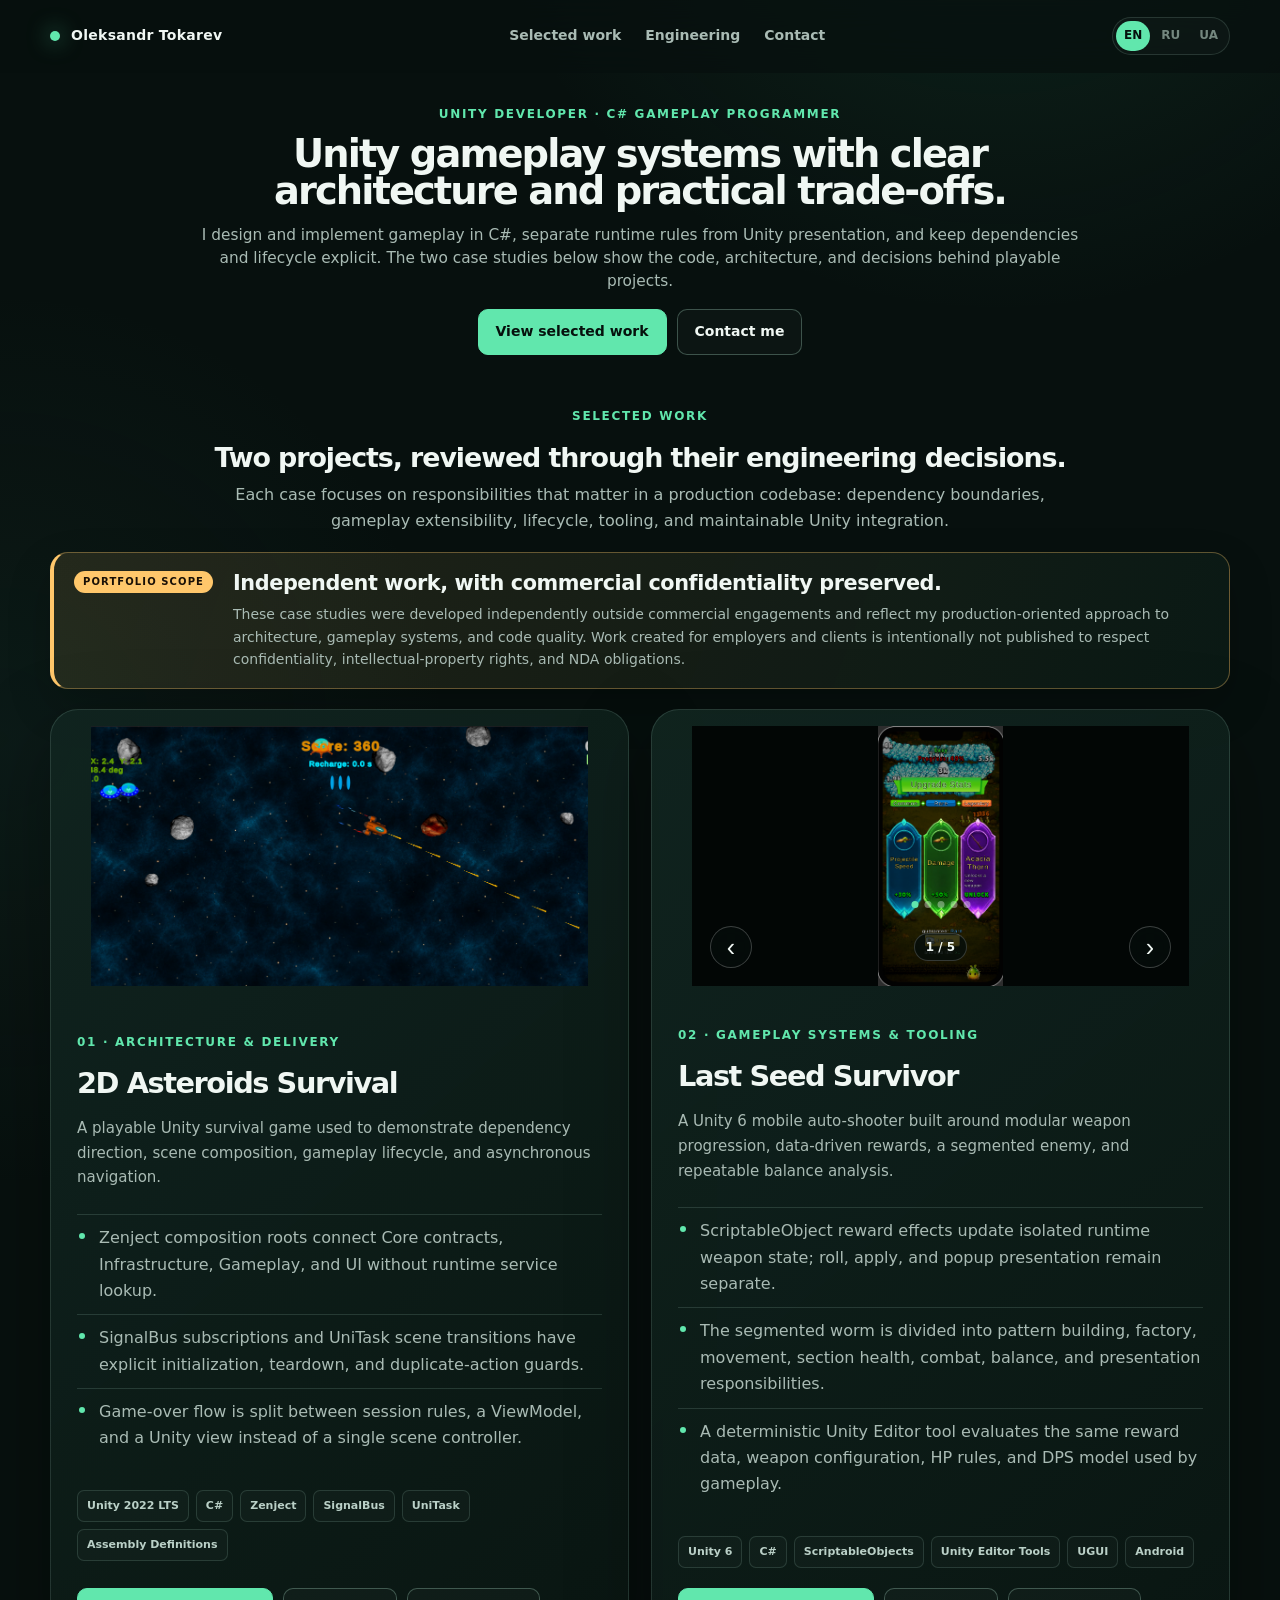
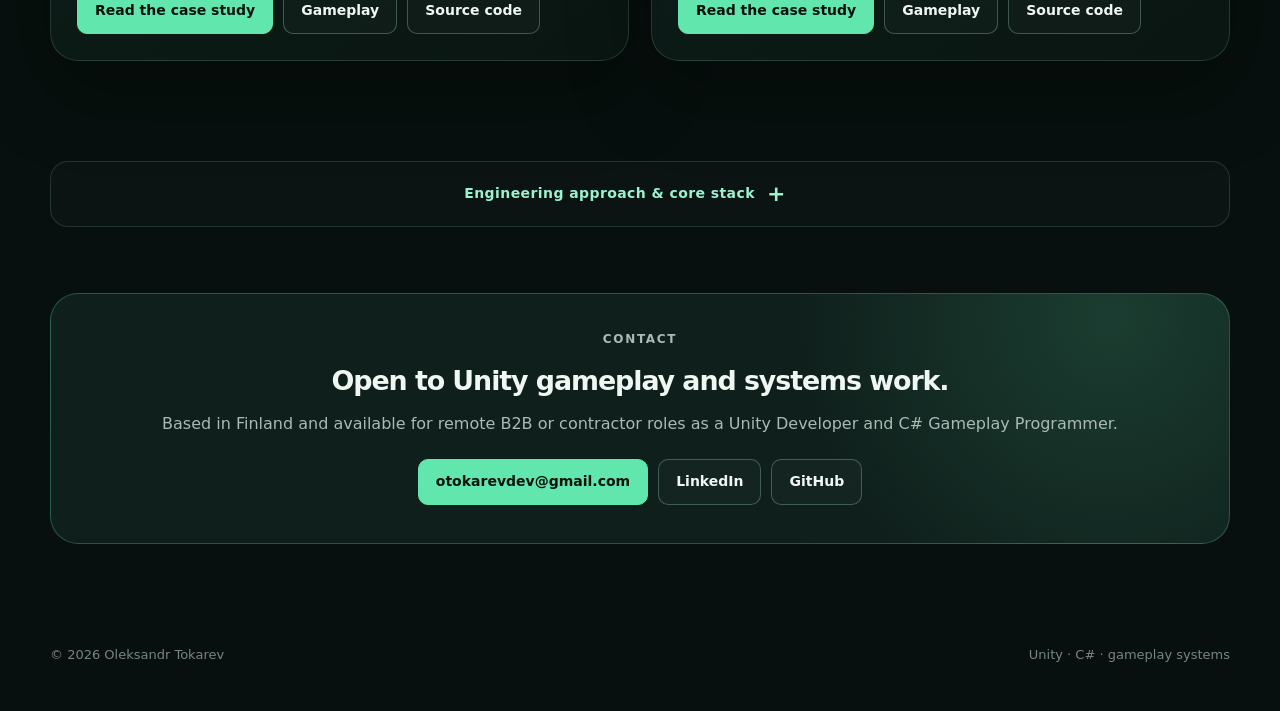
==== index.html @ 7f5a8cb3 "Compact portfolio hero layout" ====
<!doctype html>
<html lang="en">
<head>
  <meta charset="utf-8">
  <meta name="viewport" content="width=device-width, initial-scale=1">
  <meta name="description" content="Oleksandr Tokarev — Unity Developer and C# Gameplay Programmer. Portfolio case studies in gameplay architecture, dependency injection, ScriptableObjects, Unity Editor tooling, mobile development, and runtime performance.">
  <link rel="canonical" href="https://tokarevdev.github.io/">
  <meta property="og:type" content="website"><meta property="og:url" content="https://tokarevdev.github.io/">
  <meta property="og:title" content="Oleksandr Tokarev | Unity Developer & C# Gameplay Programmer">
  <meta property="og:description" content="Two Unity case studies with source code: gameplay architecture and DI in Asteroids; modular combat and balance tooling in Last Seed Survivor.">
  <meta property="og:image" content="https://tokarevdev.github.io/assets/og.png"><meta property="og:image:width" content="1200"><meta property="og:image:height" content="630">
  <meta property="og:image:alt" content="Oleksandr Tokarev — Unity Developer portfolio">
  <meta name="twitter:card" content="summary_large_image"><meta name="twitter:title" content="Oleksandr Tokarev | Unity Developer & C# Gameplay Programmer">
  <meta name="twitter:description" content="Gameplay architecture, C# systems, mobile development, and Unity Editor tooling demonstrated through playable projects and public code.">
  <meta name="twitter:image" content="https://tokarevdev.github.io/assets/og.png">
  <title>Oleksandr Tokarev | Unity Developer & C# Gameplay Programmer</title>
  <link rel="stylesheet" href="assets/site.css?v=20260902-4">
  <script type="application/ld+json">{"@context":"https://schema.org","@type":"Person","name":"Oleksandr Tokarev","url":"https://tokarevdev.github.io/","jobTitle":"Unity Developer and C# Gameplay Programmer","sameAs":["https://github.com/TokarevDev","https://www.linkedin.com/in/oleksandr-tokarev/"],"knowsAbout":["Unity","C#","Gameplay Programming","Game Architecture","SOLID","Dependency Injection","Zenject","ScriptableObjects","Unity Editor Tooling","Unity Profiler","Android Game Development","PC Game Development"]}</script>
</head>
<body>
  <a class="skip-link" href="#main" data-i18n="skip">Skip to content</a>
  <header class="site-header">
    <div class="shell nav">
      <a class="brand" href="#top" aria-label="Oleksandr Tokarev — home"><span class="brand-mark" aria-hidden="true"></span><span>Oleksandr Tokarev</span></a>
      <nav class="nav-links" aria-label="Primary navigation"><a href="#work" data-i18n="nav.work">Selected work</a><a href="#engineering" data-i18n="nav.engineering">Engineering</a><a href="#contact" data-i18n="nav.contact">Contact</a></nav>
      <div class="nav-tools"><div class="locale-switcher" aria-label="Language"><button class="locale-button" type="button" data-locale="en" aria-pressed="true">EN</button><button class="locale-button" type="button" data-locale="ru" aria-pressed="false">RU</button><button class="locale-button" type="button" data-locale="uk" aria-pressed="false">UA</button></div></div>
    </div>
  </header>

  <main id="main">
    <div id="top" class="shell">
      <section class="hero" aria-labelledby="hero-title">
        <div>
          <p class="eyebrow" data-i18n="hero.eyebrow">Unity Developer · C# Gameplay Programmer</p>
          <h1 id="hero-title" data-i18n="hero.title">Unity gameplay systems with clear architecture and practical trade-offs.</h1>
          <p class="hero-lead" data-i18n="hero.lead">I design and implement gameplay in C#, separate runtime rules from Unity presentation, and keep dependencies and lifecycle explicit. The two case studies below show the code, architecture, and decisions behind playable projects.</p>
          <div class="hero-actions"><a class="button primary" href="#work" data-i18n="button.review">View selected work</a><a class="button" href="mailto:otokarevdev@gmail.com" data-i18n="button.contact">Contact me</a></div>
        </div>
      </section>
    </div>

    <section id="work" class="section"><div class="shell">
      <div class="section-head"><div><p class="eyebrow" data-i18n="work.eyebrow">Selected work</p><h2 data-i18n="work.title">Two projects, reviewed through their engineering decisions.</h2></div><p class="section-note" data-i18n="work.note">Each case focuses on responsibilities that matter in a production codebase: dependency boundaries, gameplay extensibility, lifecycle, tooling, and maintainable Unity integration.</p></div>

      <aside class="portfolio-disclosure" aria-labelledby="portfolio-scope-title">
        <div class="portfolio-disclosure-label" data-i18n="work.scope.label">Portfolio scope</div>
        <div>
          <h3 id="portfolio-scope-title" data-i18n="work.scope.title">Independent work, with commercial confidentiality preserved.</h3>
          <p data-i18n="work.scope.text">These case studies were developed independently outside commercial engagements and reflect my production-oriented approach to architecture, gameplay systems, and code quality. Work created for employers and clients is intentionally not published to respect confidentiality, intellectual-property rights, and NDA obligations.</p>
        </div>
      </aside>

      <div class="project-grid">
        <article class="project">
          <figure class="project-media"><div class="media-gallery" data-gallery><div class="gallery-frame landscape" data-gallery-frame tabindex="0"><div class="gallery-track" data-gallery-track><img class="gallery-slide" data-gallery-slide src="assets/asteroids/gameplay.png" alt="2D Asteroids Survival gameplay with ship, asteroids, projectiles, score, lives, and recharge state"></div></div></div></figure>
          <div class="project-content">
            <p class="project-index" data-i18n="asteroids.index">01 · Architecture & delivery</p>
            <h3>2D Asteroids Survival</h3>
            <p class="project-summary" data-i18n="asteroids.summary">A playable Unity survival game used to demonstrate dependency direction, scene composition, gameplay lifecycle, and asynchronous navigation.</p>
            <ul class="content-list">
              <li data-i18n="asteroids.point.di">Zenject composition roots connect Core contracts, Infrastructure, Gameplay, and UI without runtime service lookup.</li>
              <li data-i18n="asteroids.point.lifecycle">SignalBus subscriptions and UniTask scene transitions have explicit initialization, teardown, and duplicate-action guards.</li>
              <li data-i18n="asteroids.point.presentation">Game-over flow is split between session rules, a ViewModel, and a Unity view instead of a single scene controller.</li>
            </ul>
            <ul class="tag-list" aria-label="Asteroids technologies"><li>Unity 2022 LTS</li><li>C#</li><li>Zenject</li><li>SignalBus</li><li>UniTask</li><li>Assembly Definitions</li></ul>
            <div class="project-actions"><a class="button primary" href="projects/asteroids.html" data-i18n="button.case">Read the case study</a><a class="button" href="https://youtu.be/MV7N_iHXxiU" target="_blank" rel="noopener" data-i18n="button.gameplay">Gameplay</a><a class="button" href="https://github.com/TokarevDev/2D_Asteroids_Survival" target="_blank" rel="noopener" data-i18n="button.source">Source code</a></div>
          </div>
        </article>

        <article class="project reverse">
          <figure class="project-media"><div class="media-gallery mobile-gallery" data-gallery><div class="gallery-frame" data-gallery-frame tabindex="0"><div class="gallery-track" data-gallery-track><img class="gallery-slide" data-gallery-slide src="assets/last-seed/screenshot-upgrade-rare.png" alt="Last Seed Survivor rare Acacia Thorn reward"><img class="gallery-slide" data-gallery-slide src="assets/last-seed/screenshot-gameplay-worm.png" alt="Last Seed Survivor segmented worm enemy combat"><img class="gallery-slide" data-gallery-slide src="assets/last-seed/screenshot-gameplay-early.png" alt="Last Seed Survivor early gameplay and segmented enemy pressure"><img class="gallery-slide" data-gallery-slide src="assets/last-seed/screenshot-upgrade-common.png" alt="Last Seed Survivor common, rare, and legendary reward choices"><img class="gallery-slide" data-gallery-slide src="assets/last-seed/screenshot-loading-screen.png" alt="Last Seed Survivor loading screen"></div></div><div class="gallery-controls"><button class="gallery-button" type="button" data-gallery-prev>‹</button><span class="gallery-counter" data-gallery-counter>1 / 5</span><button class="gallery-button" type="button" data-gallery-next>›</button></div><div class="gallery-dots" data-gallery-dots></div></div></figure>
          <div class="project-content">
            <p class="project-index" data-i18n="lastSeed.index">02 · Gameplay systems & tooling</p>
            <h3>Last Seed Survivor</h3>
            <p class="project-summary" data-i18n="lastSeed.summary">A Unity 6 mobile auto-shooter built around modular weapon progression, data-driven rewards, a segmented enemy, and repeatable balance analysis.</p>
            <ul class="content-list">
              <li data-i18n="lastSeed.point.rewards">ScriptableObject reward effects update isolated runtime weapon state; roll, apply, and popup presentation remain separate.</li>
              <li data-i18n="lastSeed.point.enemy">The segmented worm is divided into pattern building, factory, movement, section health, combat, balance, and presentation responsibilities.</li>
              <li data-i18n="lastSeed.point.tooling">A deterministic Unity Editor tool evaluates the same reward data, weapon configuration, HP rules, and DPS model used by gameplay.</li>
            </ul>
            <ul class="tag-list" aria-label="Last Seed technologies"><li>Unity 6</li><li>C#</li><li>ScriptableObjects</li><li>Unity Editor Tools</li><li>UGUI</li><li>Android</li></ul>
            <div class="project-actions"><a class="button primary" href="projects/last-seed.html" data-i18n="button.case">Read the case study</a><a class="button" href="https://youtube.com/shorts/HiQBlYjienI?feature=share" target="_blank" rel="noopener" data-i18n="button.gameplay">Gameplay</a><a class="button" href="https://github.com/TokarevDev/Force_of_Nature_Last_Seed" target="_blank" rel="noopener" data-i18n="button.source">Source code</a></div>
          </div>
        </article>
      </div>
    </div></section>

    <details id="engineering" class="engineering-details"><summary data-i18n="engineering.summary">Engineering approach &amp; core stack</summary>
      <section class="section compact"><div class="shell">
        <div class="section-head"><div><p class="eyebrow" data-i18n="engineering.eyebrow">Engineering approach</p><h2 data-i18n="engineering.title">Architecture should make the next change easier to reason about.</h2></div><p class="section-note" data-i18n="engineering.note">I use the smallest useful boundary for each problem: plain C# for rules and state, Unity components for engine integration, and explicit composition for dependencies.</p></div>
        <div class="capability-grid">
          <article class="capability"><p class="mini-label" data-i18n="engineering.arch.label">Architecture</p><h3 data-i18n="engineering.arch.title">Explicit dependencies</h3><p data-i18n="engineering.arch.text">Constructor injection where practical, Zenject at composition boundaries, interfaces for replaceable infrastructure, and Assembly Definitions for dependency direction.</p></article>
          <article class="capability"><p class="mini-label" data-i18n="engineering.gameplay.label">Gameplay</p><h3 data-i18n="engineering.gameplay.title">Data and runtime state</h3><p data-i18n="engineering.gameplay.text">ScriptableObjects hold authored configuration while dedicated runtime models own mutable combat and progression state.</p></article>
          <article class="capability"><p class="mini-label" data-i18n="engineering.lifecycle.label">Lifecycle</p><h3 data-i18n="engineering.lifecycle.title">Symmetric ownership</h3><p data-i18n="engineering.lifecycle.text">Event subscriptions, input actions, asynchronous transitions, and scene-owned services are initialized and released by a clear owner.</p></article>
          <article class="capability"><p class="mini-label" data-i18n="engineering.tools.label">Tooling</p><h3 data-i18n="engineering.tools.title">Repeatable validation</h3><p data-i18n="engineering.tools.text">Editor tooling and deterministic inputs make balance changes reviewable without replacing playtesting.</p></article>
        </div>
      </div></section>

      <section class="section compact"><div class="shell stack"><div><p class="eyebrow" data-i18n="stack.eyebrow">Core stack</p><h3 data-i18n="stack.title">Unity gameplay from rules to platform delivery.</h3><p data-i18n="stack.text">The terms below map to public code paths in the two case studies.</p></div><div class="stack-groups"><div class="stack-group"><h4 data-i18n="stack.gameplay">Gameplay</h4><p>C#, Unity, Physics2D, Input System, combat, weapons, projectiles, enemies, rewards, progression</p></div><div class="stack-group"><h4 data-i18n="stack.architecture">Architecture</h4><p>SOLID, SRP, dependency injection, Zenject, composition roots, Assembly Definitions, MVVM-style UI</p></div><div class="stack-group"><h4 data-i18n="stack.performance">Runtime</h4><p>Unity Profiler, cached references, allocation-aware code, mobile constraints, explicit lifecycle</p></div><div class="stack-group"><h4 data-i18n="stack.delivery">Delivery</h4><p>Android, Windows, UGUI, UniTask, async/await, Git, GitHub, Unity Editor tooling</p></div></div></div></section>
    </details>

    <section id="contact" class="section"><div class="shell contact"><p class="eyebrow" data-i18n="contact.eyebrow">Contact</p><h2 data-i18n="contact.title">Open to Unity gameplay and systems work.</h2><p data-i18n="contact.text">Based in Finland and available for remote B2B or contractor roles as a Unity Developer and C# Gameplay Programmer.</p><div class="contact-actions"><a class="button primary" href="mailto:otokarevdev@gmail.com">otokarevdev@gmail.com</a><a class="button" href="https://www.linkedin.com/in/oleksandr-tokarev/" target="_blank" rel="noopener">LinkedIn</a><a class="button" href="https://github.com/TokarevDev" target="_blank" rel="noopener">GitHub</a></div></div></section>
  </main>

  <footer class="site-footer"><div class="shell footer-row"><span>© 2026 Oleksandr Tokarev</span><span data-i18n="footer">Unity · C# · gameplay systems</span></div></footer>

  <script>
    window.PORTFOLIO_TRANSLATIONS = {
      ru: {
        "skip":"Перейти к содержимому","nav.work":"Проекты","nav.engineering":"Инженерный подход","nav.contact":"Контакты",
        "hero.eyebrow":"Unity Developer · C# Gameplay Programmer","hero.title":"Gameplay-системы на Unity с понятной архитектурой и практичными компромиссами.","hero.lead":"Я проектирую и реализую gameplay на C#, отделяю runtime-правила от Unity presentation и явно задаю зависимости и lifecycle. Ниже — два проекта с исходным кодом, архитектурой и объяснением ключевых решений.","button.review":"Посмотреть проекты","button.contact":"Связаться",
        "work.eyebrow":"Избранные проекты","work.title":"Два проекта через призму инженерных решений.","work.note":"Каждый кейс показывает важные для production-кода зоны: границы зависимостей, расширяемость gameplay, lifecycle, инструменты и поддерживаемую интеграцию с Unity.","work.scope.label":"О портфолио","work.scope.title":"Самостоятельные проекты с соблюдением коммерческой конфиденциальности.","work.scope.text":"Эти кейсы разработаны мной независимо от коммерческих проектов и отражают мой production-подход к архитектуре, gameplay-системам и качеству кода. Работы, созданные для работодателей и заказчиков, намеренно не публикуются в целях соблюдения конфиденциальности, прав на интеллектуальную собственность и обязательств по NDA.",
        "asteroids.index":"01 · Архитектура и delivery","asteroids.summary":"Играбельная survival-игра на Unity, которая показывает направление зависимостей, композицию сцены, lifecycle gameplay и асинхронную навигацию.","asteroids.point.di":"Zenject composition roots связывают Core-контракты, Infrastructure, Gameplay и UI без runtime service lookup.","asteroids.point.lifecycle":"Подписки SignalBus и переходы сцен на UniTask имеют явные initialization, teardown и защиту от повторных действий.","asteroids.point.presentation":"Game-over flow разделён между правилами сессии, ViewModel и Unity view вместо единого scene controller.",
        "lastSeed.index":"02 · Gameplay-системы и инструменты","lastSeed.summary":"Мобильный auto-shooter на Unity 6 с модульным развитием оружия, data-driven наградами, сегментированным противником и повторяемым анализом баланса.","lastSeed.point.rewards":"ScriptableObject-эффекты наград изменяют изолированный runtime state оружия; roll, apply и popup presentation разделены.","lastSeed.point.enemy":"Сегментированный червь разделён на pattern builder, factory, движение, здоровье секций, combat, balance и presentation.","lastSeed.point.tooling":"Детерминированный Unity Editor tool проверяет те же reward data, weapon configs, HP rules и DPS model, которые использует gameplay.",
        "button.case":"Разобрать кейс","button.gameplay":"Геймплей","button.source":"Исходный код",
        "engineering.summary":"Инженерный подход и основной стек","engineering.eyebrow":"Инженерный подход","engineering.title":"Архитектура должна упрощать анализ следующего изменения.","engineering.note":"Для каждой задачи я использую минимально достаточную границу: обычный C# для правил и состояния, Unity-компоненты для интеграции с движком и явную композицию для зависимостей.",
        "engineering.arch.label":"Архитектура","engineering.arch.title":"Явные зависимости","engineering.arch.text":"Constructor injection там, где он уместен, Zenject на границах композиции, интерфейсы для заменяемой инфраструктуры и Assembly Definitions для направления зависимостей.","engineering.gameplay.label":"Gameplay","engineering.gameplay.title":"Данные и runtime state","engineering.gameplay.text":"ScriptableObjects хранят авторскую конфигурацию, а отдельные runtime-модели владеют изменяемым состоянием combat и progression.","engineering.lifecycle.label":"Lifecycle","engineering.lifecycle.title":"Симметричный ownership","engineering.lifecycle.text":"Event subscriptions, input actions, async-переходы и scene-owned services инициализируются и освобождаются понятным владельцем.","engineering.tools.label":"Инструменты","engineering.tools.title":"Повторяемая проверка","engineering.tools.text":"Editor tooling и детерминированные входные данные делают изменения баланса проверяемыми, не заменяя playtesting.",
        "stack.eyebrow":"Основной стек","stack.title":"Unity gameplay от правил до платформенной сборки.","stack.text":"Технологии ниже подтверждаются публичным кодом двух кейсов.","stack.gameplay":"Gameplay","stack.architecture":"Архитектура","stack.performance":"Runtime","stack.delivery":"Delivery",
        "contact.eyebrow":"Контакты","contact.title":"Открыт к работе над Unity gameplay и системами.","contact.text":"Живу в Финляндии и рассматриваю удалённые B2B и contractor-позиции Unity Developer / C# Gameplay Programmer.","footer":"Unity · C# · gameplay systems"
      },
      uk: {
        "skip":"Перейти до вмісту","nav.work":"Проєкти","nav.engineering":"Інженерний підхід","nav.contact":"Контакти",
        "hero.eyebrow":"Unity Developer · C# Gameplay Programmer","hero.title":"Gameplay-системи на Unity зі зрозумілою архітектурою та практичними компромісами.","hero.lead":"Я проєктую та реалізую gameplay на C#, відокремлюю runtime-правила від Unity presentation і явно задаю залежності та lifecycle. Нижче — два проєкти з вихідним кодом, архітектурою та поясненням ключових рішень.","button.review":"Переглянути проєкти","button.contact":"Зв’язатися",
        "work.eyebrow":"Обрані проєкти","work.title":"Два проєкти крізь призму інженерних рішень.","work.note":"Кожен кейс показує важливі для production-коду зони: межі залежностей, розширюваність gameplay, lifecycle, інструменти та підтримувану інтеграцію з Unity.","work.scope.label":"Про портфоліо","work.scope.title":"Самостійні проєкти зі збереженням комерційної конфіденційності.","work.scope.text":"Ці кейси розроблені мною незалежно від комерційних проєктів і відображають мій production-підхід до архітектури, gameplay-систем та якості коду. Роботи, створені для роботодавців і замовників, навмисно не публікуються задля дотримання конфіденційності, прав інтелектуальної власності та зобов’язань за NDA.",
        "asteroids.index":"01 · Архітектура і delivery","asteroids.summary":"Іграбельна survival-гра на Unity, яка показує напрямок залежностей, композицію сцени, lifecycle gameplay та асинхронну навігацію.","asteroids.point.di":"Zenject composition roots поєднують Core-контракти, Infrastructure, Gameplay і UI без runtime service lookup.","asteroids.point.lifecycle":"Підписки SignalBus і переходи сцен на UniTask мають явні initialization, teardown та захист від повторних дій.","asteroids.point.presentation":"Game-over flow розділено між правилами сесії, ViewModel і Unity view замість єдиного scene controller.",
        "lastSeed.index":"02 · Gameplay-системи та інструменти","lastSeed.summary":"Мобільний auto-shooter на Unity 6 із модульним розвитком зброї, data-driven нагородами, сегментованим ворогом і повторюваним аналізом балансу.","lastSeed.point.rewards":"ScriptableObject-ефекти нагород змінюють ізольований runtime state зброї; roll, apply і popup presentation розділені.","lastSeed.point.enemy":"Сегментований черв’як розділений на pattern builder, factory, рух, здоров’я секцій, combat, balance і presentation.","lastSeed.point.tooling":"Детермінований Unity Editor tool перевіряє ті самі reward data, weapon configs, HP rules і DPS model, які використовує gameplay.",
        "button.case":"Розібрати кейс","button.gameplay":"Геймплей","button.source":"Вихідний код",
        "engineering.summary":"Інженерний підхід і основний стек","engineering.eyebrow":"Інженерний підхід","engineering.title":"Архітектура має спрощувати аналіз наступної зміни.","engineering.note":"Для кожного завдання я використовую мінімально достатню межу: звичайний C# для правил і стану, Unity-компоненти для інтеграції з рушієм та явну композицію для залежностей.",
        "engineering.arch.label":"Архітектура","engineering.arch.title":"Явні залежності","engineering.arch.text":"Constructor injection там, де він доречний, Zenject на межах композиції, інтерфейси для замінної інфраструктури та Assembly Definitions для напрямку залежностей.","engineering.gameplay.label":"Gameplay","engineering.gameplay.title":"Дані та runtime state","engineering.gameplay.text":"ScriptableObjects зберігають авторську конфігурацію, а окремі runtime-моделі володіють змінним станом combat і progression.","engineering.lifecycle.label":"Lifecycle","engineering.lifecycle.title":"Симетричний ownership","engineering.lifecycle.text":"Event subscriptions, input actions, async-переходи та scene-owned services ініціалізуються й звільняються зрозумілим власником.","engineering.tools.label":"Інструменти","engineering.tools.title":"Повторювана перевірка","engineering.tools.text":"Editor tooling і детерміновані вхідні дані роблять зміни балансу перевірюваними, не замінюючи playtesting.",
        "stack.eyebrow":"Основний стек","stack.title":"Unity gameplay від правил до платформної збірки.","stack.text":"Технології нижче підтверджуються публічним кодом двох кейсів.","stack.gameplay":"Gameplay","stack.architecture":"Архітектура","stack.performance":"Runtime","stack.delivery":"Delivery",
        "contact.eyebrow":"Контакти","contact.title":"Відкритий до роботи над Unity gameplay і системами.","contact.text":"Живу у Фінляндії та розглядаю віддалені B2B і contractor-позиції Unity Developer / C# Gameplay Programmer.","footer":"Unity · C# · gameplay systems"
      }
    };
  </script><script src="assets/site.js" defer></script>
</body>
</html>
---- assets/site.css ----
:root {
  color-scheme: dark;
  --bg: #07100e;
  --bg-raised: #0b1714;
  --panel: rgba(15, 31, 27, 0.84);
  --panel-solid: #0f1f1b;
  --line: rgba(164, 214, 194, 0.17);
  --line-strong: rgba(164, 214, 194, 0.32);
  --text: #f0f7f3;
  --muted: #a9bbb4;
  --faint: #74877f;
  --accent: #61e7ad;
  --accent-strong: #9af3ce;
  --accent-soft: rgba(97, 231, 173, 0.11);
  --warm: #ffc76b;
  --danger: #ff8c7f;
  --max: 1180px;
  --radius-lg: 28px;
  --radius-md: 18px;
  --radius-sm: 12px;
  --shadow: 0 28px 80px rgba(0, 0, 0, 0.34);
}

* { box-sizing: border-box; }

html {
  scroll-behavior: smooth;
  background: var(--bg);
}

body {
  margin: 0;
  min-width: 320px;
  color: var(--text);
  background:
    radial-gradient(circle at 78% -10%, rgba(49, 148, 108, 0.18), transparent 34rem),
    radial-gradient(circle at 0% 32%, rgba(50, 111, 96, 0.11), transparent 28rem),
    var(--bg);
  font-family: Inter, ui-sans-serif, system-ui, -apple-system, BlinkMacSystemFont, "Segoe UI", sans-serif;
  font-size: 16px;
  line-height: 1.65;
  -webkit-font-smoothing: antialiased;
}

body::before {
  position: fixed;
  inset: 0;
  z-index: -1;
  pointer-events: none;
  content: "";
  opacity: 0.025;
  background-image: linear-gradient(rgba(255,255,255,.6) 1px, transparent 1px), linear-gradient(90deg, rgba(255,255,255,.6) 1px, transparent 1px);
  background-size: 48px 48px;
}

a { color: inherit; }
img { display: block; max-width: 100%; }
button, a { -webkit-tap-highlight-color: transparent; }

.skip-link {
  position: fixed;
  top: 12px;
  left: 12px;
  z-index: 100;
  padding: 10px 14px;
  color: #06100d;
  background: var(--accent);
  border-radius: 8px;
  transform: translateY(-160%);
}

.skip-link:focus { transform: translateY(0); }

.shell {
  width: min(calc(100% - 40px), var(--max));
  margin-inline: auto;
}

.site-header {
  position: sticky;
  top: 0;
  z-index: 50;
  border-bottom: 1px solid transparent;
  background: rgba(7, 16, 14, 0.72);
  backdrop-filter: blur(18px);
}

.site-header.scrolled { border-color: var(--line); }

.nav {
  min-height: 72px;
  display: flex;
  align-items: center;
  justify-content: space-between;
  gap: 24px;
}

.brand {
  display: inline-flex;
  align-items: center;
  gap: 11px;
  text-decoration: none;
  font-size: 14px;
  font-weight: 760;
  letter-spacing: .02em;
}

.brand-mark {
  width: 10px;
  height: 10px;
  border-radius: 50%;
  background: var(--accent);
  box-shadow: 0 0 22px rgba(97, 231, 173, .72);
}

.nav-links,
.locale-switcher,
.hero-actions,
.project-actions,
.contact-actions {
  display: flex;
  align-items: center;
  flex-wrap: wrap;
  gap: 10px;
}

.nav-links { gap: 24px; }
.nav-links a {
  color: var(--muted);
  text-decoration: none;
  font-size: 14px;
  font-weight: 650;
}
.nav-links a:hover { color: var(--text); }

.nav-tools { display: flex; align-items: center; gap: 18px; }
.locale-switcher {
  gap: 3px;
  padding: 3px;
  border: 1px solid var(--line);
  border-radius: 999px;
  background: rgba(255,255,255,.025);
}

.locale-button {
  min-width: 34px;
  height: 30px;
  padding: 0 8px;
  color: var(--faint);
  border: 0;
  border-radius: 999px;
  background: transparent;
  font: inherit;
  font-size: 12px;
  font-weight: 800;
  cursor: pointer;
}

.locale-button[aria-pressed="true"] {
  color: #06100d;
  background: var(--accent);
}

.hero {
  padding: 34px 0 22px;
  display: grid;
  grid-template-columns: 1fr;
  gap: 24px;
  align-items: start;
  text-align: center;
}

.eyebrow,
.project-index,
.mini-label {
  margin: 0 0 18px;
  color: var(--accent);
  font-size: 12px;
  font-weight: 850;
  letter-spacing: .14em;
  line-height: 1.3;
  text-transform: uppercase;
}

h1, h2, h3, p { margin-top: 0; }
h1, h2, h3 { text-wrap: balance; }

h1 {
  max-width: 900px;
  margin: 0 auto 14px;
  font-size: clamp(2.05rem, 3vw, 2.55rem);
  font-weight: 780;
  letter-spacing: -.05em;
  line-height: .98;
}

.hero-lead {
  max-width: 900px;
  margin: 0 auto 16px;
  color: var(--muted);
  font-size: clamp(.96rem, 1.15vw, 1.08rem);
  line-height: 1.5;
}

.hero .eyebrow { margin-bottom: 12px; }
.hero-actions { justify-content: center; }

.button {
  display: inline-flex;
  min-height: 46px;
  align-items: center;
  justify-content: center;
  gap: 8px;
  padding: 10px 17px;
  color: var(--text);
  border: 1px solid var(--line-strong);
  border-radius: 10px;
  background: rgba(255,255,255,.025);
  text-decoration: none;
  font-size: 14px;
  font-weight: 760;
  transition: transform .18s ease, border-color .18s ease, background .18s ease;
}

.button:hover {
  border-color: rgba(97,231,173,.55);
  background: var(--accent-soft);
  transform: translateY(-2px);
}

.button.primary {
  color: #06110d;
  border-color: var(--accent);
  background: var(--accent);
}

.button.primary:hover { background: var(--accent-strong); }
.button.disabled {
  color: var(--faint);
  border-style: dashed;
  cursor: not-allowed;
  pointer-events: none;
}

.hero-note {
  width: min(100%, 900px);
  margin-inline: auto;
  padding: 18px 0 0;
  border-top: 1px solid var(--line-strong);
}

.hero-note strong {
  display: block;
  margin-bottom: 8px;
  color: var(--text);
  font-size: 1.05rem;
}

.hero-note p { margin: 0; color: var(--muted); }

.proof-grid {
  display: grid;
  grid-template-columns: repeat(4, 1fr);
  border: 1px solid var(--line);
  border-radius: var(--radius-md);
  background: rgba(255,255,255,.018);
  overflow: hidden;
}

.proof {
  min-height: 104px;
  padding: 18px 22px;
  border-right: 1px solid var(--line);
}
.proof:last-child { border-right: 0; }
.proof b {
  display: block;
  margin-bottom: 8px;
  color: var(--accent-strong);
  font-size: 1.72rem;
  letter-spacing: -.05em;
  line-height: 1;
}
.proof span { color: var(--muted); font-size: 13px; line-height: 1.45; }

.section { padding: 66px 0; }
.section.compact { padding: 48px 0; }
#work.section { padding-top: 32px; }
.section-head {
  display: grid;
  grid-template-columns: 1fr;
  gap: 10px;
  justify-items: center;
  margin-bottom: 18px;
  text-align: center;
}

.section h2 {
  max-width: 980px;
  margin-bottom: 0;
  font-size: clamp(1.65rem, 2.1vw, 1.85rem);
  font-weight: 760;
  letter-spacing: -.04em;
  line-height: 1.08;
}

.section-note { max-width: 820px; margin: 0; color: var(--muted); }

.portfolio-disclosure {
  position: relative;
  display: grid;
  grid-template-columns: auto minmax(0, 1fr);
  gap: 20px;
  margin: 0 0 20px;
  padding: 18px 20px;
  border: 1px solid rgba(255, 199, 107, .34);
  border-left: 4px solid var(--warm);
  border-radius: var(--radius-md);
  background: linear-gradient(110deg, rgba(255, 199, 107, .11), rgba(97, 231, 173, .045));
  box-shadow: 0 18px 44px rgba(0, 0, 0, .2);
}

.portfolio-disclosure-label {
  align-self: start;
  padding: 5px 9px;
  color: #191006;
  border-radius: 999px;
  background: var(--warm);
  font-size: 10px;
  font-weight: 900;
  letter-spacing: .11em;
  line-height: 1.2;
  text-transform: uppercase;
  white-space: nowrap;
}

.portfolio-disclosure h3 {
  margin: 0 0 6px;
  font-size: clamp(1.05rem, 1.7vw, 1.3rem);
  letter-spacing: -.02em;
  line-height: 1.25;
}

.portfolio-disclosure p { margin: 0; color: var(--muted); font-size: 14px; line-height: 1.6; }

.project {
  position: relative;
  display: grid;
  grid-template-columns: minmax(0, 1.08fr) minmax(340px, .92fr);
  gap: 0;
  margin-bottom: 40px;
  border: 1px solid var(--line);
  border-radius: var(--radius-lg);
  background: linear-gradient(140deg, rgba(17,37,32,.92), rgba(10,22,19,.94));
  box-shadow: var(--shadow);
  overflow: hidden;
}

.project:last-child { margin-bottom: 0; }
.project.reverse { grid-template-columns: minmax(340px, .92fr) minmax(0, 1.08fr); }
.project.reverse .project-media { order: 2; }

.project-grid {
  display: grid;
  grid-template-columns: repeat(2, minmax(0, 1fr));
  gap: 22px;
}

.project-grid .project,
.project-grid .project.reverse {
  grid-template-columns: 1fr;
  margin: 0;
}

.project-grid .project.reverse .project-media { order: 0; }
.project-grid .project-media,
.project-grid .media-gallery,
.project-grid .gallery-frame,
.project-grid .gallery-track,
.project-grid .gallery-slide {
  height: 260px;
  min-height: 260px;
}
.project-grid .project-content { display: flex; flex-direction: column; padding: 26px; }
.project-grid .project h3 { font-size: clamp(1.75rem, 2.25vw, 2.3rem); }
.project-grid .project-summary { font-size: .94rem; }
.project-grid .metric-row { margin: 18px 0; }
.project-grid .metric { padding: 11px; }
.project-grid .evidence-list { margin-bottom: 18px; }
.project-grid .evidence-list li { padding-block: 7px; font-size: 13px; }
.project-grid .evidence-list li::before { top: 15px; }
.project-grid .tag-list { margin-bottom: 20px; }
.project-grid .project-actions { margin-top: auto; }

.project-media {
  min-height: 480px;
  background: #020605;
}

.project-media img {
  width: 100%;
  height: 100%;
  object-fit: cover;
}

.project-media.portrait {
  display: grid;
  grid-template-columns: 1fr 1fr;
  gap: 2px;
  padding: 2px;
  background: rgba(97,231,173,.13);
}

.project-media.portrait img { min-height: 304px; }

.media-gallery {
  position: relative;
  width: 100%;
  height: 100%;
  min-height: inherit;
  overflow: hidden;
}

.gallery-frame {
  width: 100%;
  height: 100%;
  min-height: inherit;
  overflow: hidden;
  cursor: zoom-in;
  touch-action: pan-y;
}

.gallery-track {
  display: flex;
  width: 100%;
  height: 100%;
  min-height: inherit;
  transition: transform .42s cubic-bezier(.22,.72,.2,1);
}

.gallery-slide {
  width: 100%;
  min-width: 100%;
  height: 100%;
  min-height: inherit;
  object-fit: contain;
  background: #020605;
  user-select: none;
}

.project-grid .mobile-gallery .gallery-slide,
.case-visual .mobile-gallery .gallery-slide {
  object-fit: contain;
  object-position: center;
}

.gallery-frame.landscape .gallery-slide { object-fit: cover; }

.gallery-controls {
  position: absolute;
  right: 18px;
  bottom: 18px;
  left: 18px;
  z-index: 4;
  display: flex;
  align-items: center;
  justify-content: space-between;
  gap: 12px;
  pointer-events: none;
}

.gallery-button,
.viewer-nav,
.viewer-close,
.back-to-top {
  display: inline-flex;
  align-items: center;
  justify-content: center;
  color: var(--text);
  border: 1px solid rgba(255,255,255,.22);
  background: rgba(5, 13, 11, .82);
  backdrop-filter: blur(12px);
  cursor: pointer;
}

.gallery-button {
  width: 42px;
  height: 42px;
  border-radius: 50%;
  font-size: 25px;
  pointer-events: auto;
}

.gallery-counter {
  padding: 7px 11px;
  color: var(--text);
  border: 1px solid rgba(255,255,255,.18);
  border-radius: 999px;
  background: rgba(5,13,11,.78);
  font-size: 12px;
  font-weight: 800;
  line-height: 1;
}

.gallery-dots {
  position: absolute;
  bottom: 78px;
  left: 50%;
  z-index: 5;
  display: flex;
  gap: 6px;
  transform: translateX(-50%);
}

.gallery-dot {
  width: 7px;
  height: 7px;
  padding: 0;
  border: 0;
  border-radius: 50%;
  background: rgba(255,255,255,.36);
  cursor: pointer;
}

.gallery-dot.active { background: var(--accent); box-shadow: 0 0 12px rgba(97,231,173,.65); }

.image-viewer {
  position: fixed;
  inset: 0;
  z-index: 1000;
  display: none;
  align-items: center;
  justify-content: center;
  padding: 26px;
  background: rgba(0, 5, 4, .94);
  backdrop-filter: blur(14px);
}

.image-viewer.open { display: flex; }
.viewer-open { overflow: hidden; }
.viewer-dialog { position: relative; width: min(1320px, 100%); height: min(88vh, 880px); }
.viewer-viewport { width: 100%; height: 100%; overflow: hidden; }
.viewer-track { display: flex; width: 100%; height: 100%; transition: transform .35s ease; }
.viewer-image { min-width: 100%; width: 100%; height: 100%; object-fit: contain; user-select: none; }
.viewer-close { position: absolute; top: -4px; right: -4px; z-index: 3; width: 48px; height: 48px; border-radius: 50%; font-size: 30px; }
.viewer-nav { position: absolute; top: 50%; z-index: 3; width: 52px; height: 72px; border-radius: 14px; font-size: 38px; transform: translateY(-50%); }
.viewer-prev { left: 12px; }
.viewer-next { right: 12px; }
.viewer-counter { position: absolute; right: 50%; bottom: 8px; padding: 7px 12px; border-radius: 999px; background: rgba(5,13,11,.8); font-size: 12px; font-weight: 800; transform: translateX(50%); }

.back-to-top {
  position: fixed;
  right: 24px;
  bottom: 24px;
  z-index: 45;
  width: 48px;
  height: 48px;
  border-radius: 50%;
  font-size: 22px;
  opacity: 0;
  pointer-events: none;
  transform: translateY(16px);
  transition: opacity .2s ease, transform .2s ease, border-color .2s ease;
}

.back-to-top.visible { opacity: 1; pointer-events: auto; transform: translateY(0); }
.back-to-top:hover, .gallery-button:hover, .viewer-nav:hover, .viewer-close:hover { border-color: var(--accent); color: var(--accent); }

.project-content { padding: clamp(28px, 3.4vw, 44px); }
.project h3 {
  margin-bottom: 18px;
  font-size: clamp(1.85rem, 2.8vw, 2.75rem);
  letter-spacing: -.05em;
  line-height: 1;
}

.project-summary { margin-bottom: 24px; color: var(--muted); font-size: 1.02rem; }
.metric-row {
  display: grid;
  grid-template-columns: repeat(2, 1fr);
  gap: 10px;
  margin: 28px 0;
}

.metric {
  padding: 15px;
  border: 1px solid var(--line);
  border-radius: var(--radius-sm);
  background: rgba(255,255,255,.018);
}

.metric b { display: block; color: var(--accent-strong); font-size: 1.35rem; }
.metric span { color: var(--muted); font-size: 12px; line-height: 1.35; }

.evidence-list,
.content-list {
  margin: 0 0 28px;
  padding: 0;
  list-style: none;
}

.evidence-list li,
.content-list li {
  position: relative;
  margin: 0;
  padding: 10px 0 10px 22px;
  color: var(--muted);
  border-top: 1px solid var(--line);
}
.evidence-list li::before,
.content-list li::before {
  position: absolute;
  top: 18px;
  left: 2px;
  width: 6px;
  height: 6px;
  content: "";
  border-radius: 50%;
  background: var(--accent);
}

.tag-list {
  display: flex;
  flex-wrap: wrap;
  gap: 7px;
  margin: 0 0 30px;
  padding: 0;
  list-style: none;
}
.tag-list li {
  padding: 6px 9px;
  color: #bad0c7;
  border: 1px solid var(--line);
  border-radius: 7px;
  background: rgba(255,255,255,.018);
  font-size: 11px;
  font-weight: 720;
}

.capability-grid,
.case-grid {
  display: grid;
  grid-template-columns: repeat(3, 1fr);
  gap: 16px;
}

.capability,
.case-card {
  padding: 22px;
  border: 1px solid var(--line);
  border-radius: var(--radius-md);
  background: var(--panel);
}

.capability h3,
.case-card h3 {
  margin-bottom: 12px;
  font-size: 1.18rem;
  letter-spacing: -.025em;
}
.capability p,
.case-card p { margin-bottom: 0; color: var(--muted); }

.stack {
  display: grid;
  grid-template-columns: .72fr 1.28fr;
  gap: 54px;
  padding: 34px;
  border: 1px solid var(--line);
  border-radius: var(--radius-lg);
  background: linear-gradient(135deg, rgba(97,231,173,.07), rgba(255,255,255,.018));
}

.stack h3 { margin-bottom: 14px; font-size: 1.55rem; }
.stack p { color: var(--muted); }
.stack-groups { display: grid; grid-template-columns: 1fr 1fr; gap: 28px; }
.stack-group h4 { margin: 0 0 10px; color: var(--accent-strong); font-size: 12px; letter-spacing: .11em; text-transform: uppercase; }
.stack-group p { margin: 0; }

.contact {
  padding: 38px;
  border: 1px solid rgba(97,231,173,.28);
  border-radius: var(--radius-lg);
  background:
    radial-gradient(circle at 90% 10%, rgba(97,231,173,.15), transparent 20rem),
    var(--panel-solid);
}

.contact { text-align: center; }
.contact h2 { max-width: 980px; margin: 0 auto 16px; }
.contact p { max-width: none; margin-inline: auto; color: var(--muted); }
.contact-actions { justify-content: center; margin-top: 22px; }

.engineering-details {
  width: min(calc(100% - 40px), var(--max));
  margin: 34px auto 0;
  border: 1px solid var(--line);
  border-radius: var(--radius-md);
  background: rgba(255,255,255,.018);
  overflow: hidden;
}

.engineering-details > summary {
  min-height: 64px;
  display: flex;
  align-items: center;
  justify-content: center;
  padding: 16px 52px 16px 22px;
  color: var(--accent-strong);
  font-size: 14px;
  font-weight: 800;
  letter-spacing: .03em;
  text-align: center;
  cursor: pointer;
  list-style: none;
}

.engineering-details > summary::-webkit-details-marker { display: none; }
.engineering-details > summary::after { margin-left: 12px; content: "+"; font-size: 22px; line-height: 1; }
.engineering-details[open] > summary { border-bottom: 1px solid var(--line); }
.engineering-details[open] > summary::after { content: "−"; }
.engineering-details .section { padding-inline: 20px; }

.site-footer {
  padding: 34px 0 46px;
  color: var(--faint);
  font-size: 13px;
}
.footer-row { display: flex; justify-content: space-between; gap: 20px; flex-wrap: wrap; }

/* Case-study pages */
.case-hero {
  padding: 58px 0 40px;
  display: grid;
  grid-template-columns: 1.1fr .9fr;
  gap: 56px;
  align-items: center;
}
.case-hero h1 { font-size: clamp(2.8rem, 4.8vw, 4.6rem); }
.case-visual {
  min-height: 510px;
  border: 1px solid var(--line);
  border-radius: var(--radius-lg);
  background: #020605;
  box-shadow: var(--shadow);
  overflow: hidden;
}
.case-visual img { width: 100%; height: 100%; object-fit: cover; }
.case-visual.seed { display: grid; grid-template-columns: 1fr 1fr; gap: 2px; padding: 2px; }

.architecture-flow {
  display: grid;
  grid-template-columns: repeat(4, 1fr);
  gap: 10px;
  margin-top: 32px;
}
.architecture-flow span {
  position: relative;
  min-height: 100px;
  padding: 20px;
  display: flex;
  align-items: center;
  color: var(--muted);
  border: 1px solid var(--line);
  border-radius: var(--radius-sm);
  background: rgba(255,255,255,.018);
  font-size: 13px;
}
.architecture-flow span:not(:last-child)::after {
  position: absolute;
  right: -11px;
  z-index: 2;
  color: var(--accent);
  content: "→";
}

.decision-grid { display: grid; grid-template-columns: repeat(2, 1fr); gap: 16px; }
.decision {
  padding: 28px;
  border-left: 2px solid var(--accent);
  background: rgba(255,255,255,.018);
}
.decision h3 { margin-bottom: 9px; }
.decision p { margin: 0; color: var(--muted); }

.wide-proof { margin-top: 28px; }
.back-link { color: var(--muted); text-decoration: none; font-size: 14px; font-weight: 700; }
.back-link:hover { color: var(--accent); }

@media (max-width: 980px) {
  .hero, .case-hero, .project, .project.reverse, .stack { grid-template-columns: 1fr; }
  .project-grid { grid-template-columns: 1fr; }
  .hero { gap: 20px; padding-top: 32px; }
  .project.reverse .project-media { order: 0; }
  .project-media { min-height: 400px; }
  .case-visual { min-height: 420px; }
  .proof-grid { grid-template-columns: repeat(2, 1fr); }
  .proof:nth-child(2) { border-right: 0; }
  .proof:nth-child(-n+2) { border-bottom: 1px solid var(--line); }
  .capability-grid, .case-grid { grid-template-columns: 1fr 1fr; }
}

@media (max-width: 720px) {
  .shell { width: min(calc(100% - 28px), var(--max)); }
  .nav { min-height: 64px; }
  .nav-links { display: none; }
  .nav-tools { margin-left: auto; }
  .hero { padding: 28px 0 20px; }
  h1 { font-size: clamp(1.85rem, 8vw, 2.35rem); }
  .section { padding: 54px 0; }
  .section.compact { padding: 40px 0; }
  .section-head { grid-template-columns: 1fr; gap: 14px; margin-bottom: 24px; }
  .section h2 { font-size: clamp(1.55rem, 7vw, 1.85rem); }
  .portfolio-disclosure { grid-template-columns: 1fr; gap: 12px; padding: 20px; }
  .portfolio-disclosure-label { justify-self: start; }
  .proof { min-height: 110px; padding: 16px; }
  .project-media { min-height: 310px; }
  .project-media.portrait img { min-height: 260px; }
  .project-content { padding: 28px 22px 30px; }
  .capability-grid, .case-grid, .decision-grid, .stack-groups, .architecture-flow { grid-template-columns: 1fr; }
  .architecture-flow span:not(:last-child)::after { right: auto; bottom: -19px; left: 24px; transform: rotate(90deg); }
  .stack, .contact { padding: 28px 22px; }
  .case-hero { padding-top: 44px; }
  .case-visual { min-height: 350px; }
  .gallery-controls { right: 10px; bottom: 10px; left: 10px; }
  .gallery-button { width: 38px; height: 38px; }
  .gallery-dots { bottom: 64px; }
  .image-viewer { padding: 8px; }
  .viewer-dialog { height: 92vh; }
  .viewer-nav { width: 42px; height: 58px; }
  .viewer-prev { left: 4px; }
  .viewer-next { right: 4px; }
  .viewer-close { top: 4px; right: 4px; }
  .back-to-top { right: 14px; bottom: 14px; width: 44px; height: 44px; }
}

@media (prefers-reduced-motion: reduce) {
  html { scroll-behavior: auto; }
  *, *::before, *::after { transition-duration: .01ms !important; }
}

:focus-visible { outline: 3px solid rgba(97,231,173,.72); outline-offset: 3px; }
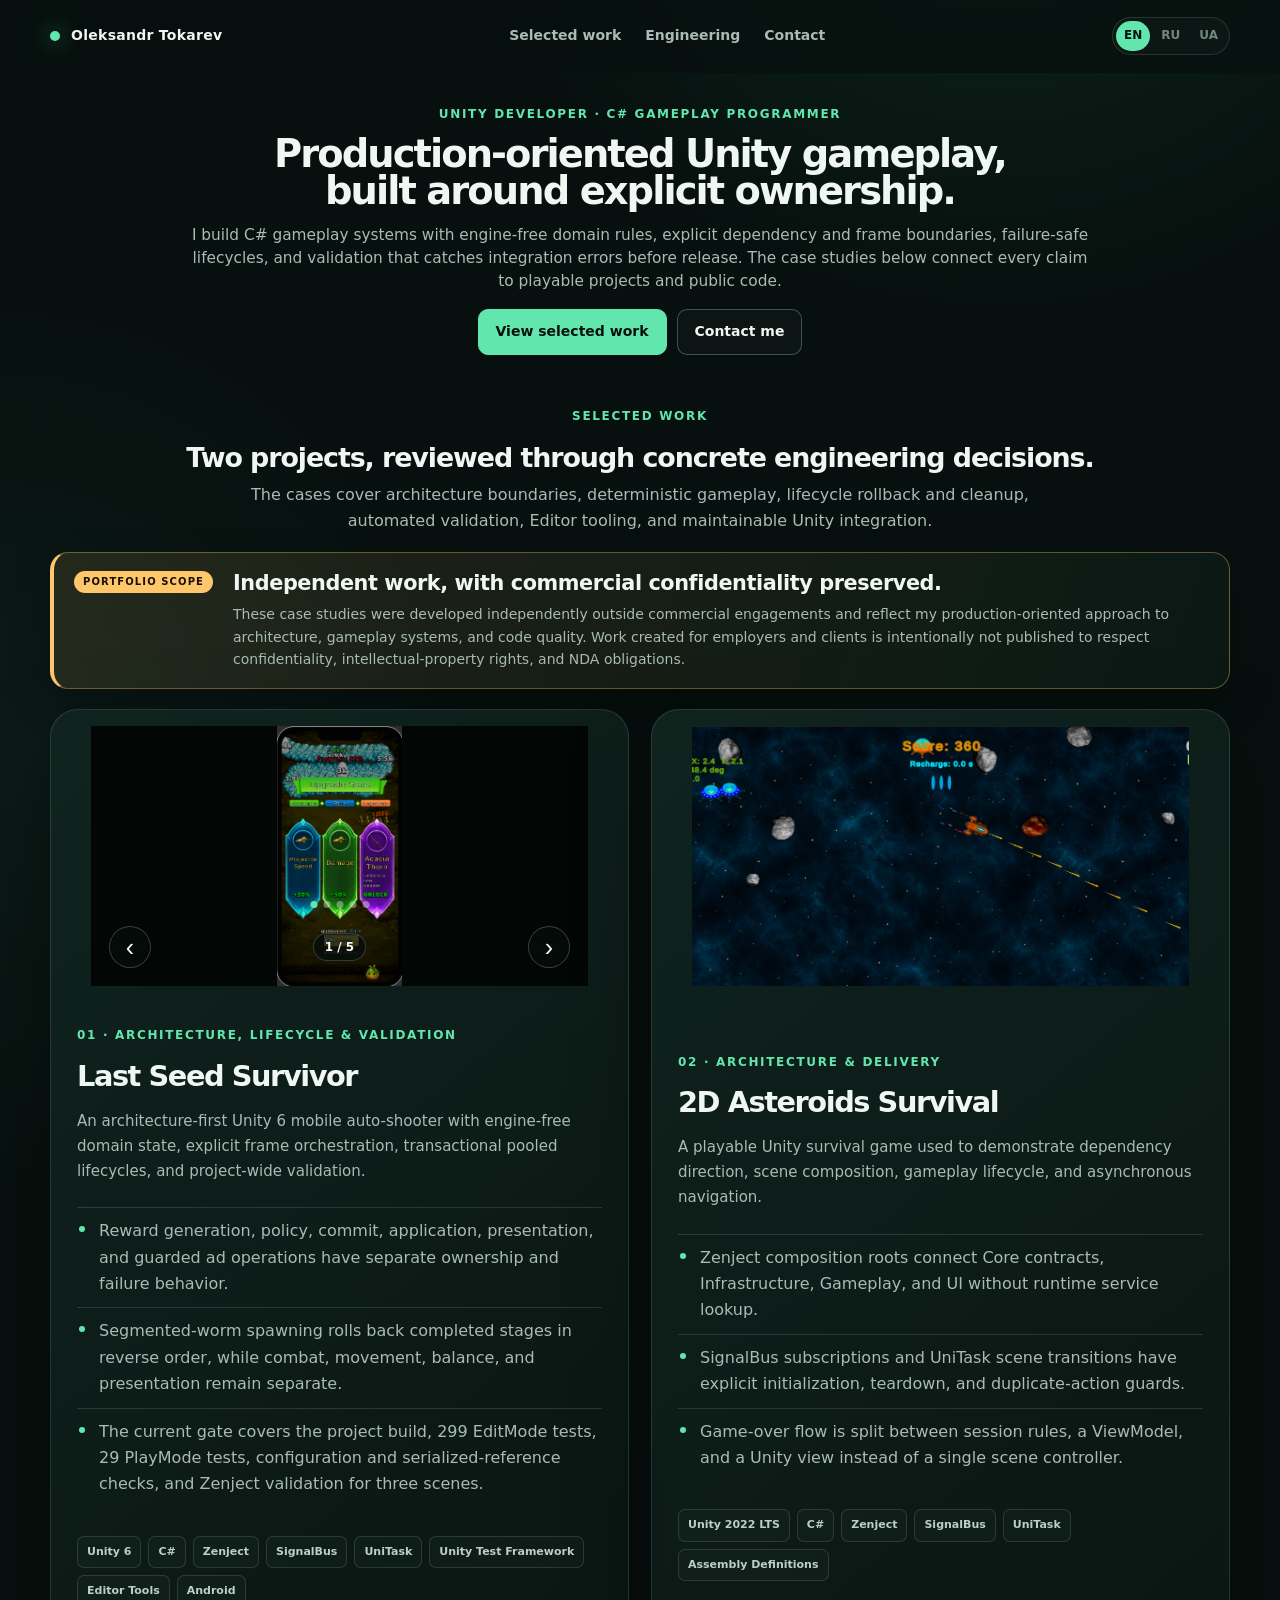
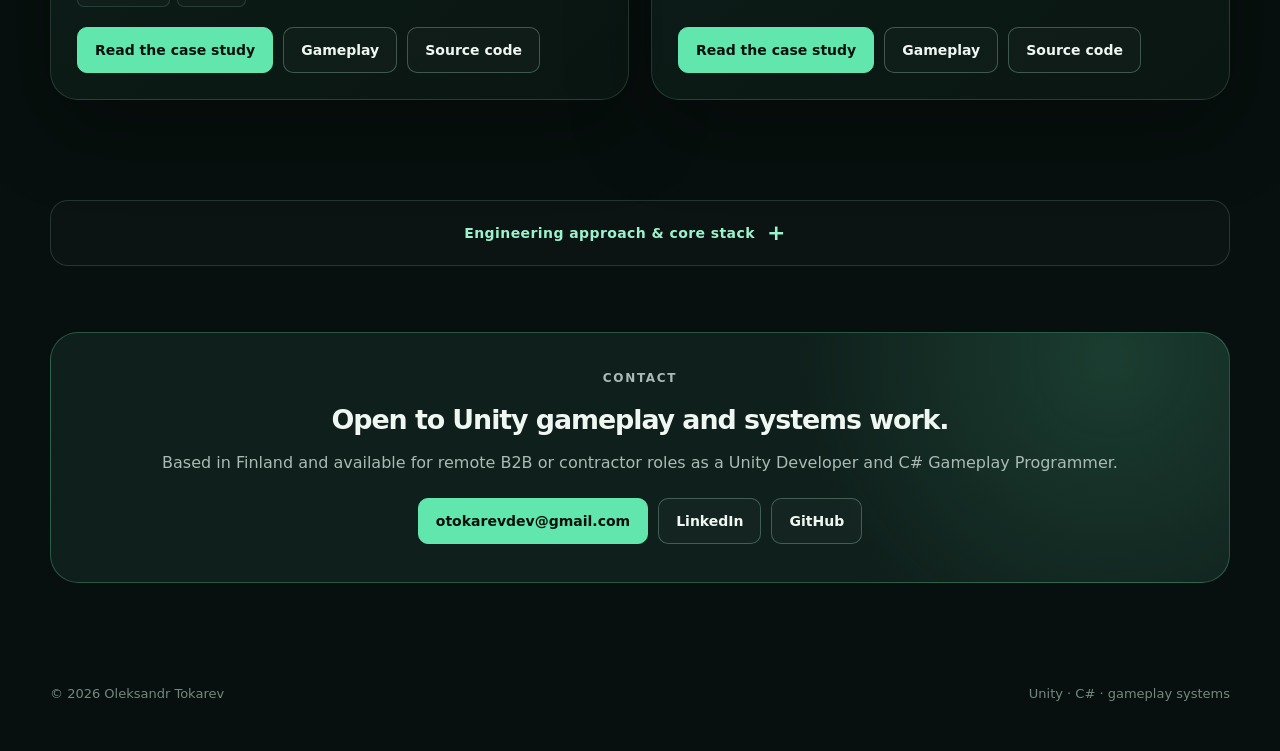
==== commit 5a2b7d59: "Update portfolio to current Last Seed architecture" ====
--- a/index.html
+++ b/index.html
@@ -3,19 +3,19 @@
 <head>
   <meta charset="utf-8">
   <meta name="viewport" content="width=device-width, initial-scale=1">
-  <meta name="description" content="Oleksandr Tokarev — Unity Developer and C# Gameplay Programmer. Portfolio case studies in gameplay architecture, dependency injection, ScriptableObjects, Unity Editor tooling, mobile development, and runtime performance.">
+  <meta name="description" content="Oleksandr Tokarev — Unity Developer and C# Gameplay Programmer. Production-oriented Unity architecture, deterministic gameplay systems, lifecycle safety, pooling, validation, Editor tooling, and mobile performance.">
   <link rel="canonical" href="https://tokarevdev.github.io/">
   <meta property="og:type" content="website"><meta property="og:url" content="https://tokarevdev.github.io/">
   <meta property="og:title" content="Oleksandr Tokarev | Unity Developer & C# Gameplay Programmer">
-  <meta property="og:description" content="Two Unity case studies with source code: gameplay architecture and DI in Asteroids; modular combat and balance tooling in Last Seed Survivor.">
+  <meta property="og:description" content="Two source-backed Unity case studies covering explicit architecture, deterministic gameplay, transactional lifecycles, automated validation, and performance-aware delivery.">
   <meta property="og:image" content="https://tokarevdev.github.io/assets/og.png"><meta property="og:image:width" content="1200"><meta property="og:image:height" content="630">
   <meta property="og:image:alt" content="Oleksandr Tokarev — Unity Developer portfolio">
   <meta name="twitter:card" content="summary_large_image"><meta name="twitter:title" content="Oleksandr Tokarev | Unity Developer & C# Gameplay Programmer">
-  <meta name="twitter:description" content="Gameplay architecture, C# systems, mobile development, and Unity Editor tooling demonstrated through playable projects and public code.">
+  <meta name="twitter:description" content="Production-oriented Unity architecture, C# gameplay systems, lifecycle safety, validation, mobile performance, and Editor tooling demonstrated in public code.">
   <meta name="twitter:image" content="https://tokarevdev.github.io/assets/og.png">
   <title>Oleksandr Tokarev | Unity Developer & C# Gameplay Programmer</title>
   <link rel="stylesheet" href="assets/site.css?v=20260902-4">
-  <script type="application/ld+json">{"@context":"https://schema.org","@type":"Person","name":"Oleksandr Tokarev","url":"https://tokarevdev.github.io/","jobTitle":"Unity Developer and C# Gameplay Programmer","sameAs":["https://github.com/TokarevDev","https://www.linkedin.com/in/oleksandr-tokarev/"],"knowsAbout":["Unity","C#","Gameplay Programming","Game Architecture","SOLID","Dependency Injection","Zenject","ScriptableObjects","Unity Editor Tooling","Unity Profiler","Android Game Development","PC Game Development"]}</script>
+  <script type="application/ld+json">{"@context":"https://schema.org","@type":"Person","name":"Oleksandr Tokarev","url":"https://tokarevdev.github.io/","jobTitle":"Unity Developer and C# Gameplay Programmer","sameAs":["https://github.com/TokarevDev","https://www.linkedin.com/in/oleksandr-tokarev/"],"knowsAbout":["Unity","C#","Gameplay Programming","Game Architecture","SOLID","Dependency Injection","Zenject","SignalBus","ScriptableObjects","Object Pooling","Unity Test Framework","Unity Editor Tooling","Unity Profiler","Android Game Development","PC Game Development"]}</script>
 </head>
 <body>
   <a class="skip-link" href="#main" data-i18n="skip">Skip to content</a>
@@ -32,15 +32,15 @@
       <section class="hero" aria-labelledby="hero-title">
         <div>
           <p class="eyebrow" data-i18n="hero.eyebrow">Unity Developer · C# Gameplay Programmer</p>
-          <h1 id="hero-title" data-i18n="hero.title">Unity gameplay systems with clear architecture and practical trade-offs.</h1>
-          <p class="hero-lead" data-i18n="hero.lead">I design and implement gameplay in C#, separate runtime rules from Unity presentation, and keep dependencies and lifecycle explicit. The two case studies below show the code, architecture, and decisions behind playable projects.</p>
+          <h1 id="hero-title" data-i18n="hero.title">Production-oriented Unity gameplay, built around explicit ownership.</h1>
+          <p class="hero-lead" data-i18n="hero.lead">I build C# gameplay systems with engine-free domain rules, explicit dependency and frame boundaries, failure-safe lifecycles, and validation that catches integration errors before release. The case studies below connect every claim to playable projects and public code.</p>
           <div class="hero-actions"><a class="button primary" href="#work" data-i18n="button.review">View selected work</a><a class="button" href="mailto:otokarevdev@gmail.com" data-i18n="button.contact">Contact me</a></div>
         </div>
       </section>
     </div>
 
     <section id="work" class="section"><div class="shell">
-      <div class="section-head"><div><p class="eyebrow" data-i18n="work.eyebrow">Selected work</p><h2 data-i18n="work.title">Two projects, reviewed through their engineering decisions.</h2></div><p class="section-note" data-i18n="work.note">Each case focuses on responsibilities that matter in a production codebase: dependency boundaries, gameplay extensibility, lifecycle, tooling, and maintainable Unity integration.</p></div>
+      <div class="section-head"><div><p class="eyebrow" data-i18n="work.eyebrow">Selected work</p><h2 data-i18n="work.title">Two projects, reviewed through concrete engineering decisions.</h2></div><p class="section-note" data-i18n="work.note">The cases cover architecture boundaries, deterministic gameplay, lifecycle rollback and cleanup, automated validation, Editor tooling, and maintainable Unity integration.</p></div>
 
       <aside class="portfolio-disclosure" aria-labelledby="portfolio-scope-title">
         <div class="portfolio-disclosure-label" data-i18n="work.scope.label">Portfolio scope</div>
@@ -52,9 +52,25 @@
 
       <div class="project-grid">
         <article class="project">
+          <figure class="project-media"><div class="media-gallery mobile-gallery" data-gallery><div class="gallery-frame" data-gallery-frame tabindex="0"><div class="gallery-track" data-gallery-track><img class="gallery-slide" data-gallery-slide src="assets/last-seed/screenshot-upgrade-rare.png" alt="Last Seed Survivor rare Acacia Thorn reward"><img class="gallery-slide" data-gallery-slide src="assets/last-seed/screenshot-gameplay-worm.png" alt="Last Seed Survivor segmented worm enemy combat"><img class="gallery-slide" data-gallery-slide src="assets/last-seed/screenshot-gameplay-early.png" alt="Last Seed Survivor early gameplay and segmented enemy pressure"><img class="gallery-slide" data-gallery-slide src="assets/last-seed/screenshot-upgrade-common.png" alt="Last Seed Survivor common, rare, and legendary reward choices"><img class="gallery-slide" data-gallery-slide src="assets/last-seed/screenshot-loading-screen.png" alt="Last Seed Survivor loading screen"></div></div><div class="gallery-controls"><button class="gallery-button" type="button" data-gallery-prev>‹</button><span class="gallery-counter" data-gallery-counter>1 / 5</span><button class="gallery-button" type="button" data-gallery-next>›</button></div><div class="gallery-dots" data-gallery-dots></div></div></figure>
+          <div class="project-content">
+            <p class="project-index" data-i18n="lastSeed.index">01 · Architecture, lifecycle & validation</p>
+            <h3>Last Seed Survivor</h3>
+            <p class="project-summary" data-i18n="lastSeed.summary">An architecture-first Unity 6 mobile auto-shooter with engine-free domain state, explicit frame orchestration, transactional pooled lifecycles, and project-wide validation.</p>
+            <ul class="content-list">
+              <li data-i18n="lastSeed.point.rewards">Reward generation, policy, commit, application, presentation, and guarded ad operations have separate ownership and failure behavior.</li>
+              <li data-i18n="lastSeed.point.enemy">Segmented-worm spawning rolls back completed stages in reverse order, while combat, movement, balance, and presentation remain separate.</li>
+              <li data-i18n="lastSeed.point.tooling">The current gate covers the project build, 299 EditMode tests, 29 PlayMode tests, configuration and serialized-reference checks, and Zenject validation for three scenes.</li>
+            </ul>
+            <ul class="tag-list" aria-label="Last Seed technologies"><li>Unity 6</li><li>C#</li><li>Zenject</li><li>SignalBus</li><li>UniTask</li><li>Unity Test Framework</li><li>Editor Tools</li><li>Android</li></ul>
+            <div class="project-actions"><a class="button primary" href="projects/last-seed.html" data-i18n="button.case">Read the case study</a><a class="button" href="https://youtube.com/shorts/HiQBlYjienI?feature=share" target="_blank" rel="noopener" data-i18n="button.gameplay">Gameplay</a><a class="button" href="https://github.com/TokarevDev/Last_Seed_Survivor" target="_blank" rel="noopener" data-i18n="button.source">Source code</a></div>
+          </div>
+        </article>
+
+        <article class="project reverse">
           <figure class="project-media"><div class="media-gallery" data-gallery><div class="gallery-frame landscape" data-gallery-frame tabindex="0"><div class="gallery-track" data-gallery-track><img class="gallery-slide" data-gallery-slide src="assets/asteroids/gameplay.png" alt="2D Asteroids Survival gameplay with ship, asteroids, projectiles, score, lives, and recharge state"></div></div></div></figure>
           <div class="project-content">
-            <p class="project-index" data-i18n="asteroids.index">01 · Architecture & delivery</p>
+            <p class="project-index" data-i18n="asteroids.index">02 · Architecture & delivery</p>
             <h3>2D Asteroids Survival</h3>
             <p class="project-summary" data-i18n="asteroids.summary">A playable Unity survival game used to demonstrate dependency direction, scene composition, gameplay lifecycle, and asynchronous navigation.</p>
             <ul class="content-list">
@@ -66,37 +82,21 @@
             <div class="project-actions"><a class="button primary" href="projects/asteroids.html" data-i18n="button.case">Read the case study</a><a class="button" href="https://youtu.be/MV7N_iHXxiU" target="_blank" rel="noopener" data-i18n="button.gameplay">Gameplay</a><a class="button" href="https://github.com/TokarevDev/2D_Asteroids_Survival" target="_blank" rel="noopener" data-i18n="button.source">Source code</a></div>
           </div>
         </article>
-
-        <article class="project reverse">
-          <figure class="project-media"><div class="media-gallery mobile-gallery" data-gallery><div class="gallery-frame" data-gallery-frame tabindex="0"><div class="gallery-track" data-gallery-track><img class="gallery-slide" data-gallery-slide src="assets/last-seed/screenshot-upgrade-rare.png" alt="Last Seed Survivor rare Acacia Thorn reward"><img class="gallery-slide" data-gallery-slide src="assets/last-seed/screenshot-gameplay-worm.png" alt="Last Seed Survivor segmented worm enemy combat"><img class="gallery-slide" data-gallery-slide src="assets/last-seed/screenshot-gameplay-early.png" alt="Last Seed Survivor early gameplay and segmented enemy pressure"><img class="gallery-slide" data-gallery-slide src="assets/last-seed/screenshot-upgrade-common.png" alt="Last Seed Survivor common, rare, and legendary reward choices"><img class="gallery-slide" data-gallery-slide src="assets/last-seed/screenshot-loading-screen.png" alt="Last Seed Survivor loading screen"></div></div><div class="gallery-controls"><button class="gallery-button" type="button" data-gallery-prev>‹</button><span class="gallery-counter" data-gallery-counter>1 / 5</span><button class="gallery-button" type="button" data-gallery-next>›</button></div><div class="gallery-dots" data-gallery-dots></div></div></figure>
-          <div class="project-content">
-            <p class="project-index" data-i18n="lastSeed.index">02 · Gameplay systems & tooling</p>
-            <h3>Last Seed Survivor</h3>
-            <p class="project-summary" data-i18n="lastSeed.summary">A Unity 6 mobile auto-shooter built around modular weapon progression, data-driven rewards, a segmented enemy, and repeatable balance analysis.</p>
-            <ul class="content-list">
-              <li data-i18n="lastSeed.point.rewards">ScriptableObject reward effects update isolated runtime weapon state; roll, apply, and popup presentation remain separate.</li>
-              <li data-i18n="lastSeed.point.enemy">The segmented worm is divided into pattern building, factory, movement, section health, combat, balance, and presentation responsibilities.</li>
-              <li data-i18n="lastSeed.point.tooling">A deterministic Unity Editor tool evaluates the same reward data, weapon configuration, HP rules, and DPS model used by gameplay.</li>
-            </ul>
-            <ul class="tag-list" aria-label="Last Seed technologies"><li>Unity 6</li><li>C#</li><li>ScriptableObjects</li><li>Unity Editor Tools</li><li>UGUI</li><li>Android</li></ul>
-            <div class="project-actions"><a class="button primary" href="projects/last-seed.html" data-i18n="button.case">Read the case study</a><a class="button" href="https://youtube.com/shorts/HiQBlYjienI?feature=share" target="_blank" rel="noopener" data-i18n="button.gameplay">Gameplay</a><a class="button" href="https://github.com/TokarevDev/Force_of_Nature_Last_Seed" target="_blank" rel="noopener" data-i18n="button.source">Source code</a></div>
-          </div>
-        </article>
       </div>
     </div></section>
 
     <details id="engineering" class="engineering-details"><summary data-i18n="engineering.summary">Engineering approach &amp; core stack</summary>
       <section class="section compact"><div class="shell">
-        <div class="section-head"><div><p class="eyebrow" data-i18n="engineering.eyebrow">Engineering approach</p><h2 data-i18n="engineering.title">Architecture should make the next change easier to reason about.</h2></div><p class="section-note" data-i18n="engineering.note">I use the smallest useful boundary for each problem: plain C# for rules and state, Unity components for engine integration, and explicit composition for dependencies.</p></div>
+        <div class="section-head"><div><p class="eyebrow" data-i18n="engineering.eyebrow">Engineering approach</p><h2 data-i18n="engineering.title">Architecture makes ownership, order, and failure visible.</h2></div><p class="section-note" data-i18n="engineering.note">I use plain C# for deterministic rules and state, Unity components for engine integration, composition roots for dependencies, and named lifecycle stages where partial failure requires rollback.</p></div>
         <div class="capability-grid">
           <article class="capability"><p class="mini-label" data-i18n="engineering.arch.label">Architecture</p><h3 data-i18n="engineering.arch.title">Explicit dependencies</h3><p data-i18n="engineering.arch.text">Constructor injection where practical, Zenject at composition boundaries, interfaces for replaceable infrastructure, and Assembly Definitions for dependency direction.</p></article>
           <article class="capability"><p class="mini-label" data-i18n="engineering.gameplay.label">Gameplay</p><h3 data-i18n="engineering.gameplay.title">Data and runtime state</h3><p data-i18n="engineering.gameplay.text">ScriptableObjects hold authored configuration while dedicated runtime models own mutable combat and progression state.</p></article>
-          <article class="capability"><p class="mini-label" data-i18n="engineering.lifecycle.label">Lifecycle</p><h3 data-i18n="engineering.lifecycle.title">Symmetric ownership</h3><p data-i18n="engineering.lifecycle.text">Event subscriptions, input actions, asynchronous transitions, and scene-owned services are initialized and released by a clear owner.</p></article>
-          <article class="capability"><p class="mini-label" data-i18n="engineering.tools.label">Tooling</p><h3 data-i18n="engineering.tools.title">Repeatable validation</h3><p data-i18n="engineering.tools.text">Editor tooling and deterministic inputs make balance changes reviewable without replacing playtesting.</p></article>
+          <article class="capability"><p class="mini-label" data-i18n="engineering.lifecycle.label">Lifecycle</p><h3 data-i18n="engineering.lifecycle.title">Failure-safe ownership</h3><p data-i18n="engineering.lifecycle.text">Subscriptions, async operations, pooled entities, and scene state have explicit owners, reverse-order rollback, cancellation, and best-effort cleanup.</p></article>
+          <article class="capability"><p class="mini-label" data-i18n="engineering.tools.label">Validation</p><h3 data-i18n="engineering.tools.title">Repeatable evidence</h3><p data-i18n="engineering.tools.text">EditMode and PlayMode tests, scene dependency checks, serialized-reference validation, deterministic simulations, and profiler markers turn architectural intent into verifiable behavior.</p></article>
         </div>
       </div></section>
 
-      <section class="section compact"><div class="shell stack"><div><p class="eyebrow" data-i18n="stack.eyebrow">Core stack</p><h3 data-i18n="stack.title">Unity gameplay from rules to platform delivery.</h3><p data-i18n="stack.text">The terms below map to public code paths in the two case studies.</p></div><div class="stack-groups"><div class="stack-group"><h4 data-i18n="stack.gameplay">Gameplay</h4><p>C#, Unity, Physics2D, Input System, combat, weapons, projectiles, enemies, rewards, progression</p></div><div class="stack-group"><h4 data-i18n="stack.architecture">Architecture</h4><p>SOLID, SRP, dependency injection, Zenject, composition roots, Assembly Definitions, MVVM-style UI</p></div><div class="stack-group"><h4 data-i18n="stack.performance">Runtime</h4><p>Unity Profiler, cached references, allocation-aware code, mobile constraints, explicit lifecycle</p></div><div class="stack-group"><h4 data-i18n="stack.delivery">Delivery</h4><p>Android, Windows, UGUI, UniTask, async/await, Git, GitHub, Unity Editor tooling</p></div></div></div></section>
+      <section class="section compact"><div class="shell stack"><div><p class="eyebrow" data-i18n="stack.eyebrow">Core stack</p><h3 data-i18n="stack.title">Unity gameplay from engine-free rules to platform delivery.</h3><p data-i18n="stack.text">Every capability below maps to public code paths and validation in the two case studies.</p></div><div class="stack-groups"><div class="stack-group"><h4 data-i18n="stack.gameplay">Gameplay</h4><p>C#, Unity, Physics2D, Input System, combat, weapons, projectiles, enemies, rewards, progression</p></div><div class="stack-group"><h4 data-i18n="stack.architecture">Architecture</h4><p>SOLID, SRP, dependency injection, Zenject, SignalBus, composition roots, Assembly Definitions, domain snapshots</p></div><div class="stack-group"><h4 data-i18n="stack.performance">Runtime</h4><p>Unity Profiler, object pooling, cached lookups, allocation-aware hot paths, explicit frame and lifecycle ownership</p></div><div class="stack-group"><h4 data-i18n="stack.delivery">Delivery</h4><p>Unity Test Framework, NUnit, Android, Windows, UGUI, UniTask, Git, GitHub, Unity Editor tooling</p></div></div></div></section>
     </details>
 
     <section id="contact" class="section"><div class="shell contact"><p class="eyebrow" data-i18n="contact.eyebrow">Contact</p><h2 data-i18n="contact.title">Open to Unity gameplay and systems work.</h2><p data-i18n="contact.text">Based in Finland and available for remote B2B or contractor roles as a Unity Developer and C# Gameplay Programmer.</p><div class="contact-actions"><a class="button primary" href="mailto:otokarevdev@gmail.com">otokarevdev@gmail.com</a><a class="button" href="https://www.linkedin.com/in/oleksandr-tokarev/" target="_blank" rel="noopener">LinkedIn</a><a class="button" href="https://github.com/TokarevDev" target="_blank" rel="noopener">GitHub</a></div></div></section>
@@ -108,26 +108,26 @@
     window.PORTFOLIO_TRANSLATIONS = {
       ru: {
         "skip":"Перейти к содержимому","nav.work":"Проекты","nav.engineering":"Инженерный подход","nav.contact":"Контакты",
-        "hero.eyebrow":"Unity Developer · C# Gameplay Programmer","hero.title":"Gameplay-системы на Unity с понятной архитектурой и практичными компромиссами.","hero.lead":"Я проектирую и реализую gameplay на C#, отделяю runtime-правила от Unity presentation и явно задаю зависимости и lifecycle. Ниже — два проекта с исходным кодом, архитектурой и объяснением ключевых решений.","button.review":"Посмотреть проекты","button.contact":"Связаться",
-        "work.eyebrow":"Избранные проекты","work.title":"Два проекта через призму инженерных решений.","work.note":"Каждый кейс показывает важные для production-кода зоны: границы зависимостей, расширяемость gameplay, lifecycle, инструменты и поддерживаемую интеграцию с Unity.","work.scope.label":"О портфолио","work.scope.title":"Самостоятельные проекты с соблюдением коммерческой конфиденциальности.","work.scope.text":"Эти кейсы разработаны мной независимо от коммерческих проектов и отражают мой production-подход к архитектуре, gameplay-системам и качеству кода. Работы, созданные для работодателей и заказчиков, намеренно не публикуются в целях соблюдения конфиденциальности, прав на интеллектуальную собственность и обязательств по NDA.",
-        "asteroids.index":"01 · Архитектура и delivery","asteroids.summary":"Играбельная survival-игра на Unity, которая показывает направление зависимостей, композицию сцены, lifecycle gameplay и асинхронную навигацию.","asteroids.point.di":"Zenject composition roots связывают Core-контракты, Infrastructure, Gameplay и UI без runtime service lookup.","asteroids.point.lifecycle":"Подписки SignalBus и переходы сцен на UniTask имеют явные initialization, teardown и защиту от повторных действий.","asteroids.point.presentation":"Game-over flow разделён между правилами сессии, ViewModel и Unity view вместо единого scene controller.",
-        "lastSeed.index":"02 · Gameplay-системы и инструменты","lastSeed.summary":"Мобильный auto-shooter на Unity 6 с модульным развитием оружия, data-driven наградами, сегментированным противником и повторяемым анализом баланса.","lastSeed.point.rewards":"ScriptableObject-эффекты наград изменяют изолированный runtime state оружия; roll, apply и popup presentation разделены.","lastSeed.point.enemy":"Сегментированный червь разделён на pattern builder, factory, движение, здоровье секций, combat, balance и presentation.","lastSeed.point.tooling":"Детерминированный Unity Editor tool проверяет те же reward data, weapon configs, HP rules и DPS model, которые использует gameplay.",
+        "hero.eyebrow":"Unity Developer · C# Gameplay Programmer","hero.title":"Production-ориентированный Unity gameplay с явным ownership.","hero.lead":"Я создаю gameplay-системы на C# с engine-free доменными правилами, явными границами зависимостей и кадра, безопасным lifecycle и валидацией, которая находит integration-ошибки до релиза. Все утверждения в кейсах подтверждены играбельными проектами и публичным кодом.","button.review":"Посмотреть проекты","button.contact":"Связаться",
+        "work.eyebrow":"Избранные проекты","work.title":"Два проекта через конкретные инженерные решения.","work.note":"Кейсы показывают архитектурные границы, детерминированный gameplay, rollback и cleanup lifecycle, автоматическую валидацию, Editor tooling и поддерживаемую интеграцию с Unity.","work.scope.label":"О портфолио","work.scope.title":"Самостоятельные проекты с соблюдением коммерческой конфиденциальности.","work.scope.text":"Эти кейсы разработаны мной независимо от коммерческих проектов и отражают мой production-подход к архитектуре, gameplay-системам и качеству кода. Работы, созданные для работодателей и заказчиков, намеренно не публикуются в целях соблюдения конфиденциальности, прав на интеллектуальную собственность и обязательств по NDA.",
+        "asteroids.index":"02 · Архитектура и delivery","asteroids.summary":"Играбельная survival-игра на Unity, которая показывает направление зависимостей, композицию сцены, lifecycle gameplay и асинхронную навигацию.","asteroids.point.di":"Zenject composition roots связывают Core-контракты, Infrastructure, Gameplay и UI без runtime service lookup.","asteroids.point.lifecycle":"Подписки SignalBus и переходы сцен на UniTask имеют явные initialization, teardown и защиту от повторных действий.","asteroids.point.presentation":"Game-over flow разделён между правилами сессии, ViewModel и Unity view вместо единого scene controller.",
+        "lastSeed.index":"01 · Архитектура, lifecycle и валидация","lastSeed.summary":"Architecture-first мобильный auto-shooter на Unity 6 с engine-free доменным состоянием, явной оркестрацией кадра, транзакционным lifecycle pooled-объектов и проектной валидацией.","lastSeed.point.rewards":"Генерация, policy, commit, применение и presentation наград, а также защищённые ad-операции имеют отдельный ownership и поведение при ошибках.","lastSeed.point.enemy":"Spawn сегментированного червя откатывает завершённые стадии в обратном порядке, а combat, движение, balance и presentation остаются разделёнными.","lastSeed.point.tooling":"Текущий gate включает build проекта, 299 EditMode и 29 PlayMode тестов, проверки конфигурации и serialized references, а также Zenject validation трёх сцен.",
         "button.case":"Разобрать кейс","button.gameplay":"Геймплей","button.source":"Исходный код",
-        "engineering.summary":"Инженерный подход и основной стек","engineering.eyebrow":"Инженерный подход","engineering.title":"Архитектура должна упрощать анализ следующего изменения.","engineering.note":"Для каждой задачи я использую минимально достаточную границу: обычный C# для правил и состояния, Unity-компоненты для интеграции с движком и явную композицию для зависимостей.",
-        "engineering.arch.label":"Архитектура","engineering.arch.title":"Явные зависимости","engineering.arch.text":"Constructor injection там, где он уместен, Zenject на границах композиции, интерфейсы для заменяемой инфраструктуры и Assembly Definitions для направления зависимостей.","engineering.gameplay.label":"Gameplay","engineering.gameplay.title":"Данные и runtime state","engineering.gameplay.text":"ScriptableObjects хранят авторскую конфигурацию, а отдельные runtime-модели владеют изменяемым состоянием combat и progression.","engineering.lifecycle.label":"Lifecycle","engineering.lifecycle.title":"Симметричный ownership","engineering.lifecycle.text":"Event subscriptions, input actions, async-переходы и scene-owned services инициализируются и освобождаются понятным владельцем.","engineering.tools.label":"Инструменты","engineering.tools.title":"Повторяемая проверка","engineering.tools.text":"Editor tooling и детерминированные входные данные делают изменения баланса проверяемыми, не заменяя playtesting.",
-        "stack.eyebrow":"Основной стек","stack.title":"Unity gameplay от правил до платформенной сборки.","stack.text":"Технологии ниже подтверждаются публичным кодом двух кейсов.","stack.gameplay":"Gameplay","stack.architecture":"Архитектура","stack.performance":"Runtime","stack.delivery":"Delivery",
+        "engineering.summary":"Инженерный подход и основной стек","engineering.eyebrow":"Инженерный подход","engineering.title":"Архитектура делает ownership, порядок и ошибки видимыми.","engineering.note":"Я использую обычный C# для детерминированных правил и состояния, Unity-компоненты для интеграции с движком, composition roots для зависимостей и именованные lifecycle-стадии там, где частичный сбой требует rollback.",
+        "engineering.arch.label":"Архитектура","engineering.arch.title":"Явные зависимости","engineering.arch.text":"Constructor injection там, где он уместен, Zenject на границах композиции, интерфейсы для заменяемой инфраструктуры и Assembly Definitions для направления зависимостей.","engineering.gameplay.label":"Gameplay","engineering.gameplay.title":"Данные и runtime state","engineering.gameplay.text":"ScriptableObjects хранят авторскую конфигурацию, а отдельные runtime-модели владеют изменяемым состоянием combat и progression.","engineering.lifecycle.label":"Lifecycle","engineering.lifecycle.title":"Безопасный ownership","engineering.lifecycle.text":"Подписки, async-операции, pooled-сущности и состояние сцены имеют явных владельцев, rollback в обратном порядке, cancellation и best-effort cleanup.","engineering.tools.label":"Валидация","engineering.tools.title":"Повторяемые доказательства","engineering.tools.text":"EditMode и PlayMode тесты, проверки зависимостей сцен и serialized references, детерминированные симуляции и profiler markers превращают архитектурные намерения в проверяемое поведение.",
+        "stack.eyebrow":"Основной стек","stack.title":"Unity gameplay от engine-free правил до платформенной сборки.","stack.text":"Каждая компетенция ниже подтверждается публичным кодом и валидацией двух кейсов.","stack.gameplay":"Gameplay","stack.architecture":"Архитектура","stack.performance":"Runtime","stack.delivery":"Delivery",
         "contact.eyebrow":"Контакты","contact.title":"Открыт к работе над Unity gameplay и системами.","contact.text":"Живу в Финляндии и рассматриваю удалённые B2B и contractor-позиции Unity Developer / C# Gameplay Programmer.","footer":"Unity · C# · gameplay systems"
       },
       uk: {
         "skip":"Перейти до вмісту","nav.work":"Проєкти","nav.engineering":"Інженерний підхід","nav.contact":"Контакти",
-        "hero.eyebrow":"Unity Developer · C# Gameplay Programmer","hero.title":"Gameplay-системи на Unity зі зрозумілою архітектурою та практичними компромісами.","hero.lead":"Я проєктую та реалізую gameplay на C#, відокремлюю runtime-правила від Unity presentation і явно задаю залежності та lifecycle. Нижче — два проєкти з вихідним кодом, архітектурою та поясненням ключових рішень.","button.review":"Переглянути проєкти","button.contact":"Зв’язатися",
-        "work.eyebrow":"Обрані проєкти","work.title":"Два проєкти крізь призму інженерних рішень.","work.note":"Кожен кейс показує важливі для production-коду зони: межі залежностей, розширюваність gameplay, lifecycle, інструменти та підтримувану інтеграцію з Unity.","work.scope.label":"Про портфоліо","work.scope.title":"Самостійні проєкти зі збереженням комерційної конфіденційності.","work.scope.text":"Ці кейси розроблені мною незалежно від комерційних проєктів і відображають мій production-підхід до архітектури, gameplay-систем та якості коду. Роботи, створені для роботодавців і замовників, навмисно не публікуються задля дотримання конфіденційності, прав інтелектуальної власності та зобов’язань за NDA.",
-        "asteroids.index":"01 · Архітектура і delivery","asteroids.summary":"Іграбельна survival-гра на Unity, яка показує напрямок залежностей, композицію сцени, lifecycle gameplay та асинхронну навігацію.","asteroids.point.di":"Zenject composition roots поєднують Core-контракти, Infrastructure, Gameplay і UI без runtime service lookup.","asteroids.point.lifecycle":"Підписки SignalBus і переходи сцен на UniTask мають явні initialization, teardown та захист від повторних дій.","asteroids.point.presentation":"Game-over flow розділено між правилами сесії, ViewModel і Unity view замість єдиного scene controller.",
-        "lastSeed.index":"02 · Gameplay-системи та інструменти","lastSeed.summary":"Мобільний auto-shooter на Unity 6 із модульним розвитком зброї, data-driven нагородами, сегментованим ворогом і повторюваним аналізом балансу.","lastSeed.point.rewards":"ScriptableObject-ефекти нагород змінюють ізольований runtime state зброї; roll, apply і popup presentation розділені.","lastSeed.point.enemy":"Сегментований черв’як розділений на pattern builder, factory, рух, здоров’я секцій, combat, balance і presentation.","lastSeed.point.tooling":"Детермінований Unity Editor tool перевіряє ті самі reward data, weapon configs, HP rules і DPS model, які використовує gameplay.",
+        "hero.eyebrow":"Unity Developer · C# Gameplay Programmer","hero.title":"Production-орієнтований Unity gameplay із явним ownership.","hero.lead":"Я створюю gameplay-системи на C# з engine-free доменними правилами, явними межами залежностей і кадру, безпечним lifecycle та валідацією, що знаходить integration-помилки до релізу. Усі твердження в кейсах підтверджені іграбельними проєктами й публічним кодом.","button.review":"Переглянути проєкти","button.contact":"Зв’язатися",
+        "work.eyebrow":"Обрані проєкти","work.title":"Два проєкти через конкретні інженерні рішення.","work.note":"Кейси показують архітектурні межі, детермінований gameplay, rollback і cleanup lifecycle, автоматичну валідацію, Editor tooling та підтримувану інтеграцію з Unity.","work.scope.label":"Про портфоліо","work.scope.title":"Самостійні проєкти зі збереженням комерційної конфіденційності.","work.scope.text":"Ці кейси розроблені мною незалежно від комерційних проєктів і відображають мій production-підхід до архітектури, gameplay-систем та якості коду. Роботи, створені для роботодавців і замовників, навмисно не публікуються задля дотримання конфіденційності, прав інтелектуальної власності та зобов’язань за NDA.",
+        "asteroids.index":"02 · Архітектура і delivery","asteroids.summary":"Іграбельна survival-гра на Unity, яка показує напрямок залежностей, композицію сцени, lifecycle gameplay та асинхронну навігацію.","asteroids.point.di":"Zenject composition roots поєднують Core-контракти, Infrastructure, Gameplay і UI без runtime service lookup.","asteroids.point.lifecycle":"Підписки SignalBus і переходи сцен на UniTask мають явні initialization, teardown та захист від повторних дій.","asteroids.point.presentation":"Game-over flow розділено між правилами сесії, ViewModel і Unity view замість єдиного scene controller.",
+        "lastSeed.index":"01 · Архітектура, lifecycle і валідація","lastSeed.summary":"Architecture-first мобільний auto-shooter на Unity 6 з engine-free доменним станом, явною оркестрацією кадру, транзакційним lifecycle pooled-об’єктів і проєктною валідацією.","lastSeed.point.rewards":"Генерація, policy, commit, застосування та presentation нагород, а також захищені ad-операції мають окремий ownership і поведінку при помилках.","lastSeed.point.enemy":"Spawn сегментованого черв’яка відкочує завершені стадії у зворотному порядку, а combat, рух, balance і presentation залишаються розділеними.","lastSeed.point.tooling":"Поточний gate охоплює build проєкту, 299 EditMode і 29 PlayMode тестів, перевірки конфігурації та serialized references, а також Zenject validation трьох сцен.",
         "button.case":"Розібрати кейс","button.gameplay":"Геймплей","button.source":"Вихідний код",
-        "engineering.summary":"Інженерний підхід і основний стек","engineering.eyebrow":"Інженерний підхід","engineering.title":"Архітектура має спрощувати аналіз наступної зміни.","engineering.note":"Для кожного завдання я використовую мінімально достатню межу: звичайний C# для правил і стану, Unity-компоненти для інтеграції з рушієм та явну композицію для залежностей.",
-        "engineering.arch.label":"Архітектура","engineering.arch.title":"Явні залежності","engineering.arch.text":"Constructor injection там, де він доречний, Zenject на межах композиції, інтерфейси для замінної інфраструктури та Assembly Definitions для напрямку залежностей.","engineering.gameplay.label":"Gameplay","engineering.gameplay.title":"Дані та runtime state","engineering.gameplay.text":"ScriptableObjects зберігають авторську конфігурацію, а окремі runtime-моделі володіють змінним станом combat і progression.","engineering.lifecycle.label":"Lifecycle","engineering.lifecycle.title":"Симетричний ownership","engineering.lifecycle.text":"Event subscriptions, input actions, async-переходи та scene-owned services ініціалізуються й звільняються зрозумілим власником.","engineering.tools.label":"Інструменти","engineering.tools.title":"Повторювана перевірка","engineering.tools.text":"Editor tooling і детерміновані вхідні дані роблять зміни балансу перевірюваними, не замінюючи playtesting.",
-        "stack.eyebrow":"Основний стек","stack.title":"Unity gameplay від правил до платформної збірки.","stack.text":"Технології нижче підтверджуються публічним кодом двох кейсів.","stack.gameplay":"Gameplay","stack.architecture":"Архітектура","stack.performance":"Runtime","stack.delivery":"Delivery",
+        "engineering.summary":"Інженерний підхід і основний стек","engineering.eyebrow":"Інженерний підхід","engineering.title":"Архітектура робить ownership, порядок і помилки видимими.","engineering.note":"Я використовую звичайний C# для детермінованих правил і стану, Unity-компоненти для інтеграції з рушієм, composition roots для залежностей та іменовані lifecycle-стадії там, де частковий збій потребує rollback.",
+        "engineering.arch.label":"Архітектура","engineering.arch.title":"Явні залежності","engineering.arch.text":"Constructor injection там, де він доречний, Zenject на межах композиції, інтерфейси для замінної інфраструктури та Assembly Definitions для напрямку залежностей.","engineering.gameplay.label":"Gameplay","engineering.gameplay.title":"Дані та runtime state","engineering.gameplay.text":"ScriptableObjects зберігають авторську конфігурацію, а окремі runtime-моделі володіють змінним станом combat і progression.","engineering.lifecycle.label":"Lifecycle","engineering.lifecycle.title":"Безпечний ownership","engineering.lifecycle.text":"Підписки, async-операції, pooled-сутності та стан сцени мають явних власників, rollback у зворотному порядку, cancellation і best-effort cleanup.","engineering.tools.label":"Валідація","engineering.tools.title":"Повторювані докази","engineering.tools.text":"EditMode і PlayMode тести, перевірки залежностей сцен і serialized references, детерміновані симуляції та profiler markers перетворюють архітектурні наміри на перевірювану поведінку.",
+        "stack.eyebrow":"Основний стек","stack.title":"Unity gameplay від engine-free правил до платформної збірки.","stack.text":"Кожна компетенція нижче підтверджена публічним кодом і валідацією двох кейсів.","stack.gameplay":"Gameplay","stack.architecture":"Архітектура","stack.performance":"Runtime","stack.delivery":"Delivery",
         "contact.eyebrow":"Контакти","contact.title":"Відкритий до роботи над Unity gameplay і системами.","contact.text":"Живу у Фінляндії та розглядаю віддалені B2B і contractor-позиції Unity Developer / C# Gameplay Programmer.","footer":"Unity · C# · gameplay systems"
       }
     };
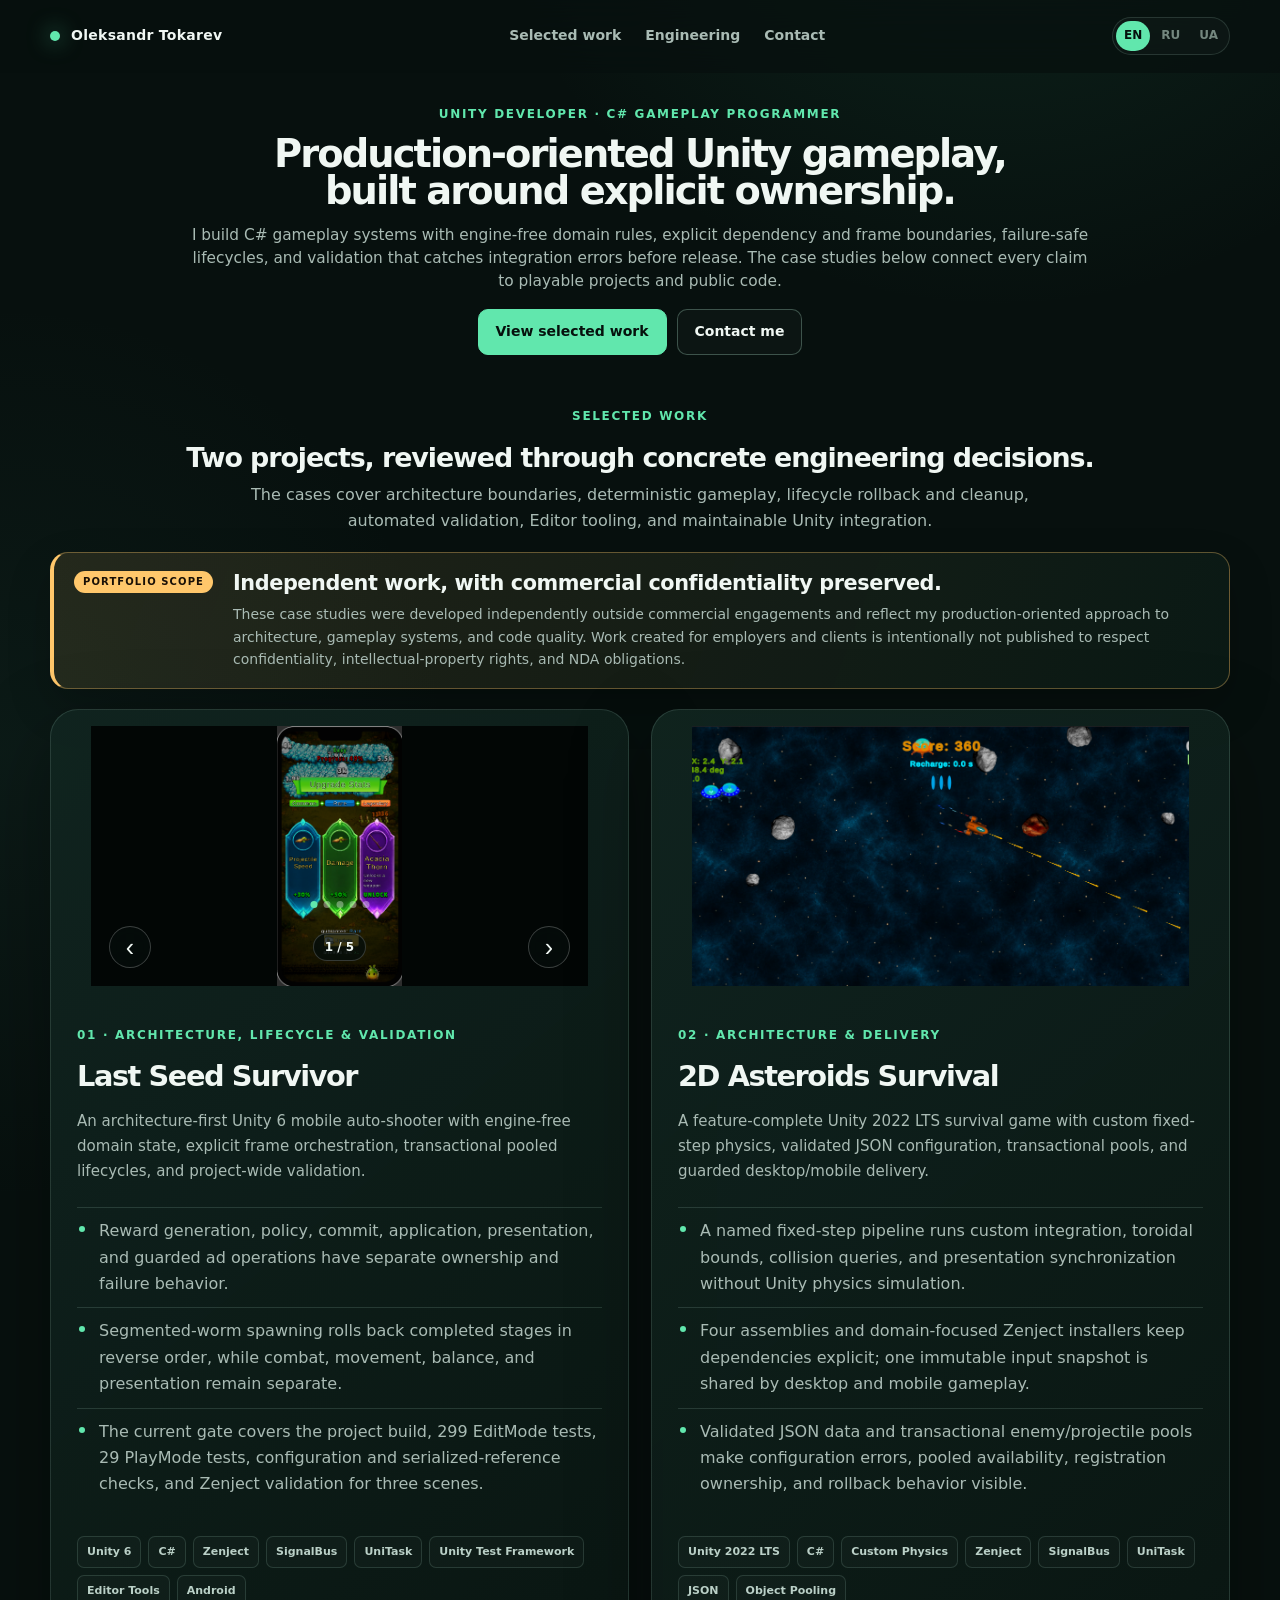
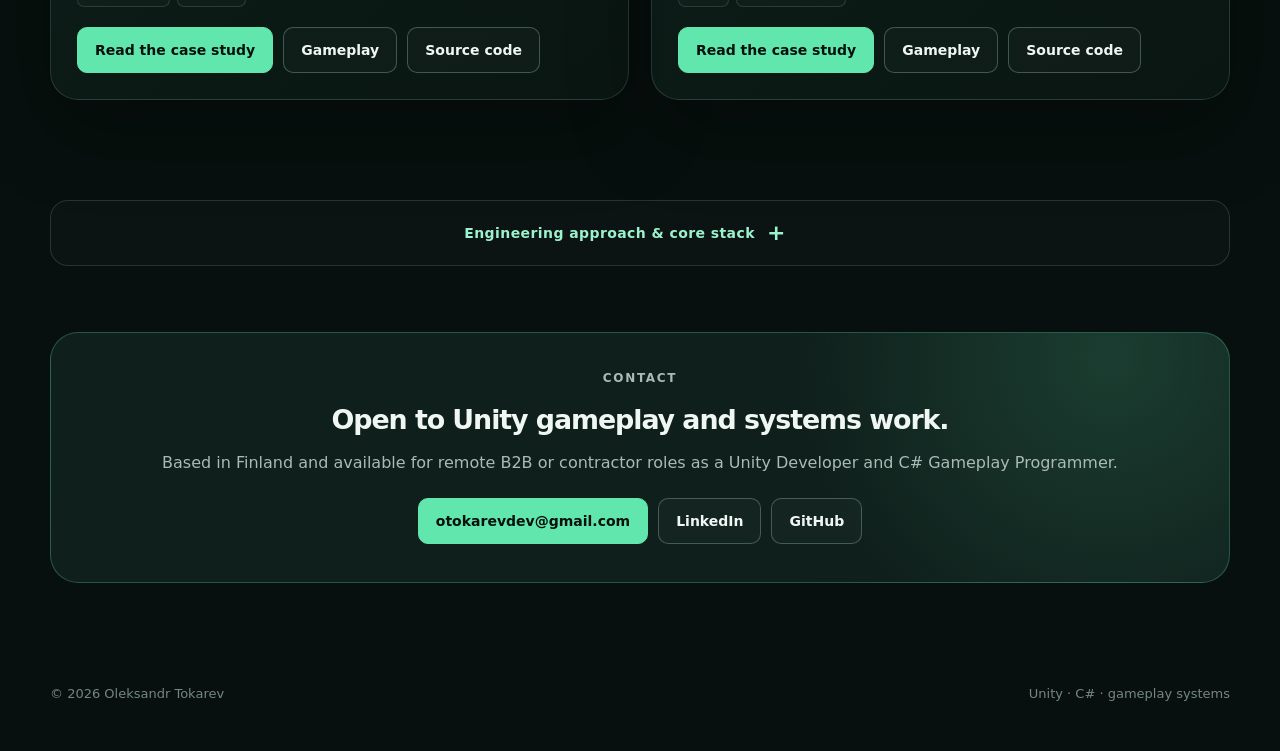
==== commit 726d2e73: "Refresh Asteroids case study and portfolio copy" ====
--- a/index.html
+++ b/index.html
@@ -14,8 +14,8 @@
   <meta name="twitter:description" content="Production-oriented Unity architecture, C# gameplay systems, lifecycle safety, validation, mobile performance, and Editor tooling demonstrated in public code.">
   <meta name="twitter:image" content="https://tokarevdev.github.io/assets/og.png">
   <title>Oleksandr Tokarev | Unity Developer & C# Gameplay Programmer</title>
-  <link rel="stylesheet" href="assets/site.css?v=20260902-4">
-  <script type="application/ld+json">{"@context":"https://schema.org","@type":"Person","name":"Oleksandr Tokarev","url":"https://tokarevdev.github.io/","jobTitle":"Unity Developer and C# Gameplay Programmer","sameAs":["https://github.com/TokarevDev","https://www.linkedin.com/in/oleksandr-tokarev/"],"knowsAbout":["Unity","C#","Gameplay Programming","Game Architecture","SOLID","Dependency Injection","Zenject","SignalBus","ScriptableObjects","Object Pooling","Unity Test Framework","Unity Editor Tooling","Unity Profiler","Android Game Development","PC Game Development"]}</script>
+  <link rel="stylesheet" href="assets/site.css?v=20260914-1">
+  <script type="application/ld+json">{"@context":"https://schema.org","@type":"Person","name":"Oleksandr Tokarev","url":"https://tokarevdev.github.io/","jobTitle":"Unity Developer and C# Gameplay Programmer","sameAs":["https://github.com/TokarevDev","https://www.linkedin.com/in/oleksandr-tokarev/"],"knowsAbout":["Unity","C#","Gameplay Programming","Game Architecture","SOLID","Dependency Injection","Zenject","SignalBus","Custom Physics","JSON Configuration","ScriptableObjects","Object Pooling","Unity Test Framework","Unity Editor Tooling","Unity Profiler","Android Game Development","PC Game Development"]}</script>
 </head>
 <body>
   <a class="skip-link" href="#main" data-i18n="skip">Skip to content</a>
@@ -72,13 +72,13 @@
           <div class="project-content">
             <p class="project-index" data-i18n="asteroids.index">02 · Architecture & delivery</p>
             <h3>2D Asteroids Survival</h3>
-            <p class="project-summary" data-i18n="asteroids.summary">A playable Unity survival game used to demonstrate dependency direction, scene composition, gameplay lifecycle, and asynchronous navigation.</p>
+            <p class="project-summary" data-i18n="asteroids.summary">A feature-complete Unity 2022 LTS survival game with custom fixed-step physics, validated JSON configuration, transactional pools, and guarded desktop/mobile delivery.</p>
             <ul class="content-list">
-              <li data-i18n="asteroids.point.di">Zenject composition roots connect Core contracts, Infrastructure, Gameplay, and UI without runtime service lookup.</li>
-              <li data-i18n="asteroids.point.lifecycle">SignalBus subscriptions and UniTask scene transitions have explicit initialization, teardown, and duplicate-action guards.</li>
-              <li data-i18n="asteroids.point.presentation">Game-over flow is split between session rules, a ViewModel, and a Unity view instead of a single scene controller.</li>
+              <li data-i18n="asteroids.point.di">A named fixed-step pipeline runs custom integration, toroidal bounds, collision queries, and presentation synchronization without Unity physics simulation.</li>
+              <li data-i18n="asteroids.point.lifecycle">Four assemblies and domain-focused Zenject installers keep dependencies explicit; one immutable input snapshot is shared by desktop and mobile gameplay.</li>
+              <li data-i18n="asteroids.point.presentation">Validated JSON data and transactional enemy/projectile pools make configuration errors, pooled availability, registration ownership, and rollback behavior visible.</li>
             </ul>
-            <ul class="tag-list" aria-label="Asteroids technologies"><li>Unity 2022 LTS</li><li>C#</li><li>Zenject</li><li>SignalBus</li><li>UniTask</li><li>Assembly Definitions</li></ul>
+            <ul class="tag-list" aria-label="Asteroids technologies"><li>Unity 2022 LTS</li><li>C#</li><li>Custom Physics</li><li>Zenject</li><li>SignalBus</li><li>UniTask</li><li>JSON</li><li>Object Pooling</li></ul>
             <div class="project-actions"><a class="button primary" href="projects/asteroids.html" data-i18n="button.case">Read the case study</a><a class="button" href="https://youtu.be/MV7N_iHXxiU" target="_blank" rel="noopener" data-i18n="button.gameplay">Gameplay</a><a class="button" href="https://github.com/TokarevDev/2D_Asteroids_Survival" target="_blank" rel="noopener" data-i18n="button.source">Source code</a></div>
           </div>
         </article>
@@ -90,13 +90,13 @@
         <div class="section-head"><div><p class="eyebrow" data-i18n="engineering.eyebrow">Engineering approach</p><h2 data-i18n="engineering.title">Architecture makes ownership, order, and failure visible.</h2></div><p class="section-note" data-i18n="engineering.note">I use plain C# for deterministic rules and state, Unity components for engine integration, composition roots for dependencies, and named lifecycle stages where partial failure requires rollback.</p></div>
         <div class="capability-grid">
           <article class="capability"><p class="mini-label" data-i18n="engineering.arch.label">Architecture</p><h3 data-i18n="engineering.arch.title">Explicit dependencies</h3><p data-i18n="engineering.arch.text">Constructor injection where practical, Zenject at composition boundaries, interfaces for replaceable infrastructure, and Assembly Definitions for dependency direction.</p></article>
-          <article class="capability"><p class="mini-label" data-i18n="engineering.gameplay.label">Gameplay</p><h3 data-i18n="engineering.gameplay.title">Data and runtime state</h3><p data-i18n="engineering.gameplay.text">ScriptableObjects hold authored configuration while dedicated runtime models own mutable combat and progression state.</p></article>
+          <article class="capability"><p class="mini-label" data-i18n="engineering.gameplay.label">Gameplay</p><h3 data-i18n="engineering.gameplay.title">Data and runtime state</h3><p data-i18n="engineering.gameplay.text">Validated JSON or ScriptableObjects hold authored configuration while dedicated runtime models own mutable combat and progression state.</p></article>
           <article class="capability"><p class="mini-label" data-i18n="engineering.lifecycle.label">Lifecycle</p><h3 data-i18n="engineering.lifecycle.title">Failure-safe ownership</h3><p data-i18n="engineering.lifecycle.text">Subscriptions, async operations, pooled entities, and scene state have explicit owners, reverse-order rollback, cancellation, and best-effort cleanup.</p></article>
           <article class="capability"><p class="mini-label" data-i18n="engineering.tools.label">Validation</p><h3 data-i18n="engineering.tools.title">Repeatable evidence</h3><p data-i18n="engineering.tools.text">EditMode and PlayMode tests, scene dependency checks, serialized-reference validation, deterministic simulations, and profiler markers turn architectural intent into verifiable behavior.</p></article>
         </div>
       </div></section>
 
-      <section class="section compact"><div class="shell stack"><div><p class="eyebrow" data-i18n="stack.eyebrow">Core stack</p><h3 data-i18n="stack.title">Unity gameplay from engine-free rules to platform delivery.</h3><p data-i18n="stack.text">Every capability below maps to public code paths and validation in the two case studies.</p></div><div class="stack-groups"><div class="stack-group"><h4 data-i18n="stack.gameplay">Gameplay</h4><p>C#, Unity, Physics2D, Input System, combat, weapons, projectiles, enemies, rewards, progression</p></div><div class="stack-group"><h4 data-i18n="stack.architecture">Architecture</h4><p>SOLID, SRP, dependency injection, Zenject, SignalBus, composition roots, Assembly Definitions, domain snapshots</p></div><div class="stack-group"><h4 data-i18n="stack.performance">Runtime</h4><p>Unity Profiler, object pooling, cached lookups, allocation-aware hot paths, explicit frame and lifecycle ownership</p></div><div class="stack-group"><h4 data-i18n="stack.delivery">Delivery</h4><p>Unity Test Framework, NUnit, Android, Windows, UGUI, UniTask, Git, GitHub, Unity Editor tooling</p></div></div></div></section>
+      <section class="section compact"><div class="shell stack"><div><p class="eyebrow" data-i18n="stack.eyebrow">Core stack</p><h3 data-i18n="stack.title">Unity gameplay from engine-free rules to platform delivery.</h3><p data-i18n="stack.text">Every capability below maps to public code paths and validation in the two case studies.</p></div><div class="stack-groups"><div class="stack-group"><h4 data-i18n="stack.gameplay">Gameplay</h4><p>C#, Unity, custom 2D simulation, Physics2D, classic Unity Input, Input System, combat, weapons, projectiles, enemies, rewards, progression</p></div><div class="stack-group"><h4 data-i18n="stack.architecture">Architecture</h4><p>SOLID, SRP, dependency injection, Zenject, SignalBus, composition roots, Assembly Definitions, validated JSON, ScriptableObjects, domain snapshots</p></div><div class="stack-group"><h4 data-i18n="stack.performance">Runtime</h4><p>Unity Profiler, object pooling, cached lookups, allocation-aware hot paths, explicit frame and lifecycle ownership</p></div><div class="stack-group"><h4 data-i18n="stack.delivery">Delivery</h4><p>Unity Test Framework, NUnit, Android, Windows, UGUI, UniTask, Git, GitHub, Unity Editor tooling</p></div></div></div></section>
     </details>
 
     <section id="contact" class="section"><div class="shell contact"><p class="eyebrow" data-i18n="contact.eyebrow">Contact</p><h2 data-i18n="contact.title">Open to Unity gameplay and systems work.</h2><p data-i18n="contact.text">Based in Finland and available for remote B2B or contractor roles as a Unity Developer and C# Gameplay Programmer.</p><div class="contact-actions"><a class="button primary" href="mailto:otokarevdev@gmail.com">otokarevdev@gmail.com</a><a class="button" href="https://www.linkedin.com/in/oleksandr-tokarev/" target="_blank" rel="noopener">LinkedIn</a><a class="button" href="https://github.com/TokarevDev" target="_blank" rel="noopener">GitHub</a></div></div></section>
@@ -110,11 +110,11 @@
         "skip":"Перейти к содержимому","nav.work":"Проекты","nav.engineering":"Инженерный подход","nav.contact":"Контакты",
         "hero.eyebrow":"Unity Developer · C# Gameplay Programmer","hero.title":"Production-ориентированный Unity gameplay с явным ownership.","hero.lead":"Я создаю gameplay-системы на C# с engine-free доменными правилами, явными границами зависимостей и кадра, безопасным lifecycle и валидацией, которая находит integration-ошибки до релиза. Все утверждения в кейсах подтверждены играбельными проектами и публичным кодом.","button.review":"Посмотреть проекты","button.contact":"Связаться",
         "work.eyebrow":"Избранные проекты","work.title":"Два проекта через конкретные инженерные решения.","work.note":"Кейсы показывают архитектурные границы, детерминированный gameplay, rollback и cleanup lifecycle, автоматическую валидацию, Editor tooling и поддерживаемую интеграцию с Unity.","work.scope.label":"О портфолио","work.scope.title":"Самостоятельные проекты с соблюдением коммерческой конфиденциальности.","work.scope.text":"Эти кейсы разработаны мной независимо от коммерческих проектов и отражают мой production-подход к архитектуре, gameplay-системам и качеству кода. Работы, созданные для работодателей и заказчиков, намеренно не публикуются в целях соблюдения конфиденциальности, прав на интеллектуальную собственность и обязательств по NDA.",
-        "asteroids.index":"02 · Архитектура и delivery","asteroids.summary":"Играбельная survival-игра на Unity, которая показывает направление зависимостей, композицию сцены, lifecycle gameplay и асинхронную навигацию.","asteroids.point.di":"Zenject composition roots связывают Core-контракты, Infrastructure, Gameplay и UI без runtime service lookup.","asteroids.point.lifecycle":"Подписки SignalBus и переходы сцен на UniTask имеют явные initialization, teardown и защиту от повторных действий.","asteroids.point.presentation":"Game-over flow разделён между правилами сессии, ViewModel и Unity view вместо единого scene controller.",
+        "asteroids.index":"02 · Архитектура и delivery","asteroids.summary":"Feature-complete survival-игра на Unity 2022 LTS с собственной fixed-step physics, валидируемой JSON-конфигурацией, транзакционными pools и защищённым desktop/mobile delivery.","asteroids.point.di":"Именованный fixed-step pipeline выполняет собственную интеграцию, toroidal bounds, collision queries и синхронизацию presentation без Unity physics simulation.","asteroids.point.lifecycle":"Четыре assemblies и доменные Zenject installers сохраняют зависимости явными; один immutable input snapshot используется desktop- и mobile-gameplay.","asteroids.point.presentation":"Валидируемые JSON-данные и транзакционные enemy/projectile pools делают явными ошибки конфигурации, pooled availability, registration ownership и rollback.",
         "lastSeed.index":"01 · Архитектура, lifecycle и валидация","lastSeed.summary":"Architecture-first мобильный auto-shooter на Unity 6 с engine-free доменным состоянием, явной оркестрацией кадра, транзакционным lifecycle pooled-объектов и проектной валидацией.","lastSeed.point.rewards":"Генерация, policy, commit, применение и presentation наград, а также защищённые ad-операции имеют отдельный ownership и поведение при ошибках.","lastSeed.point.enemy":"Spawn сегментированного червя откатывает завершённые стадии в обратном порядке, а combat, движение, balance и presentation остаются разделёнными.","lastSeed.point.tooling":"Текущий gate включает build проекта, 299 EditMode и 29 PlayMode тестов, проверки конфигурации и serialized references, а также Zenject validation трёх сцен.",
         "button.case":"Разобрать кейс","button.gameplay":"Геймплей","button.source":"Исходный код",
         "engineering.summary":"Инженерный подход и основной стек","engineering.eyebrow":"Инженерный подход","engineering.title":"Архитектура делает ownership, порядок и ошибки видимыми.","engineering.note":"Я использую обычный C# для детерминированных правил и состояния, Unity-компоненты для интеграции с движком, composition roots для зависимостей и именованные lifecycle-стадии там, где частичный сбой требует rollback.",
-        "engineering.arch.label":"Архитектура","engineering.arch.title":"Явные зависимости","engineering.arch.text":"Constructor injection там, где он уместен, Zenject на границах композиции, интерфейсы для заменяемой инфраструктуры и Assembly Definitions для направления зависимостей.","engineering.gameplay.label":"Gameplay","engineering.gameplay.title":"Данные и runtime state","engineering.gameplay.text":"ScriptableObjects хранят авторскую конфигурацию, а отдельные runtime-модели владеют изменяемым состоянием combat и progression.","engineering.lifecycle.label":"Lifecycle","engineering.lifecycle.title":"Безопасный ownership","engineering.lifecycle.text":"Подписки, async-операции, pooled-сущности и состояние сцены имеют явных владельцев, rollback в обратном порядке, cancellation и best-effort cleanup.","engineering.tools.label":"Валидация","engineering.tools.title":"Повторяемые доказательства","engineering.tools.text":"EditMode и PlayMode тесты, проверки зависимостей сцен и serialized references, детерминированные симуляции и profiler markers превращают архитектурные намерения в проверяемое поведение.",
+        "engineering.arch.label":"Архитектура","engineering.arch.title":"Явные зависимости","engineering.arch.text":"Constructor injection там, где он уместен, Zenject на границах композиции, интерфейсы для заменяемой инфраструктуры и Assembly Definitions для направления зависимостей.","engineering.gameplay.label":"Gameplay","engineering.gameplay.title":"Данные и runtime state","engineering.gameplay.text":"Валидируемый JSON или ScriptableObjects хранят авторскую конфигурацию, а отдельные runtime-модели владеют изменяемым состоянием combat и progression.","engineering.lifecycle.label":"Lifecycle","engineering.lifecycle.title":"Безопасный ownership","engineering.lifecycle.text":"Подписки, async-операции, pooled-сущности и состояние сцены имеют явных владельцев, rollback в обратном порядке, cancellation и best-effort cleanup.","engineering.tools.label":"Валидация","engineering.tools.title":"Повторяемые доказательства","engineering.tools.text":"EditMode и PlayMode тесты, проверки зависимостей сцен и serialized references, детерминированные симуляции и profiler markers превращают архитектурные намерения в проверяемое поведение.",
         "stack.eyebrow":"Основной стек","stack.title":"Unity gameplay от engine-free правил до платформенной сборки.","stack.text":"Каждая компетенция ниже подтверждается публичным кодом и валидацией двух кейсов.","stack.gameplay":"Gameplay","stack.architecture":"Архитектура","stack.performance":"Runtime","stack.delivery":"Delivery",
         "contact.eyebrow":"Контакты","contact.title":"Открыт к работе над Unity gameplay и системами.","contact.text":"Живу в Финляндии и рассматриваю удалённые B2B и contractor-позиции Unity Developer / C# Gameplay Programmer.","footer":"Unity · C# · gameplay systems"
       },
@@ -122,11 +122,11 @@
         "skip":"Перейти до вмісту","nav.work":"Проєкти","nav.engineering":"Інженерний підхід","nav.contact":"Контакти",
         "hero.eyebrow":"Unity Developer · C# Gameplay Programmer","hero.title":"Production-орієнтований Unity gameplay із явним ownership.","hero.lead":"Я створюю gameplay-системи на C# з engine-free доменними правилами, явними межами залежностей і кадру, безпечним lifecycle та валідацією, що знаходить integration-помилки до релізу. Усі твердження в кейсах підтверджені іграбельними проєктами й публічним кодом.","button.review":"Переглянути проєкти","button.contact":"Зв’язатися",
         "work.eyebrow":"Обрані проєкти","work.title":"Два проєкти через конкретні інженерні рішення.","work.note":"Кейси показують архітектурні межі, детермінований gameplay, rollback і cleanup lifecycle, автоматичну валідацію, Editor tooling та підтримувану інтеграцію з Unity.","work.scope.label":"Про портфоліо","work.scope.title":"Самостійні проєкти зі збереженням комерційної конфіденційності.","work.scope.text":"Ці кейси розроблені мною незалежно від комерційних проєктів і відображають мій production-підхід до архітектури, gameplay-систем та якості коду. Роботи, створені для роботодавців і замовників, навмисно не публікуються задля дотримання конфіденційності, прав інтелектуальної власності та зобов’язань за NDA.",
-        "asteroids.index":"02 · Архітектура і delivery","asteroids.summary":"Іграбельна survival-гра на Unity, яка показує напрямок залежностей, композицію сцени, lifecycle gameplay та асинхронну навігацію.","asteroids.point.di":"Zenject composition roots поєднують Core-контракти, Infrastructure, Gameplay і UI без runtime service lookup.","asteroids.point.lifecycle":"Підписки SignalBus і переходи сцен на UniTask мають явні initialization, teardown та захист від повторних дій.","asteroids.point.presentation":"Game-over flow розділено між правилами сесії, ViewModel і Unity view замість єдиного scene controller.",
+        "asteroids.index":"02 · Архітектура і delivery","asteroids.summary":"Feature-complete survival-гра на Unity 2022 LTS із власною fixed-step physics, валідованою JSON-конфігурацією, транзакційними pools і захищеним desktop/mobile delivery.","asteroids.point.di":"Іменований fixed-step pipeline виконує власну інтеграцію, toroidal bounds, collision queries і синхронізацію presentation без Unity physics simulation.","asteroids.point.lifecycle":"Чотири assemblies і доменні Zenject installers зберігають залежності явними; один immutable input snapshot використовується desktop- і mobile-gameplay.","asteroids.point.presentation":"Валідовані JSON-дані та транзакційні enemy/projectile pools роблять явними помилки конфігурації, pooled availability, registration ownership і rollback.",
         "lastSeed.index":"01 · Архітектура, lifecycle і валідація","lastSeed.summary":"Architecture-first мобільний auto-shooter на Unity 6 з engine-free доменним станом, явною оркестрацією кадру, транзакційним lifecycle pooled-об’єктів і проєктною валідацією.","lastSeed.point.rewards":"Генерація, policy, commit, застосування та presentation нагород, а також захищені ad-операції мають окремий ownership і поведінку при помилках.","lastSeed.point.enemy":"Spawn сегментованого черв’яка відкочує завершені стадії у зворотному порядку, а combat, рух, balance і presentation залишаються розділеними.","lastSeed.point.tooling":"Поточний gate охоплює build проєкту, 299 EditMode і 29 PlayMode тестів, перевірки конфігурації та serialized references, а також Zenject validation трьох сцен.",
         "button.case":"Розібрати кейс","button.gameplay":"Геймплей","button.source":"Вихідний код",
         "engineering.summary":"Інженерний підхід і основний стек","engineering.eyebrow":"Інженерний підхід","engineering.title":"Архітектура робить ownership, порядок і помилки видимими.","engineering.note":"Я використовую звичайний C# для детермінованих правил і стану, Unity-компоненти для інтеграції з рушієм, composition roots для залежностей та іменовані lifecycle-стадії там, де частковий збій потребує rollback.",
-        "engineering.arch.label":"Архітектура","engineering.arch.title":"Явні залежності","engineering.arch.text":"Constructor injection там, де він доречний, Zenject на межах композиції, інтерфейси для замінної інфраструктури та Assembly Definitions для напрямку залежностей.","engineering.gameplay.label":"Gameplay","engineering.gameplay.title":"Дані та runtime state","engineering.gameplay.text":"ScriptableObjects зберігають авторську конфігурацію, а окремі runtime-моделі володіють змінним станом combat і progression.","engineering.lifecycle.label":"Lifecycle","engineering.lifecycle.title":"Безпечний ownership","engineering.lifecycle.text":"Підписки, async-операції, pooled-сутності та стан сцени мають явних власників, rollback у зворотному порядку, cancellation і best-effort cleanup.","engineering.tools.label":"Валідація","engineering.tools.title":"Повторювані докази","engineering.tools.text":"EditMode і PlayMode тести, перевірки залежностей сцен і serialized references, детерміновані симуляції та profiler markers перетворюють архітектурні наміри на перевірювану поведінку.",
+        "engineering.arch.label":"Архітектура","engineering.arch.title":"Явні залежності","engineering.arch.text":"Constructor injection там, де він доречний, Zenject на межах композиції, інтерфейси для замінної інфраструктури та Assembly Definitions для напрямку залежностей.","engineering.gameplay.label":"Gameplay","engineering.gameplay.title":"Дані та runtime state","engineering.gameplay.text":"Валідований JSON або ScriptableObjects зберігають авторську конфігурацію, а окремі runtime-моделі володіють змінним станом combat і progression.","engineering.lifecycle.label":"Lifecycle","engineering.lifecycle.title":"Безпечний ownership","engineering.lifecycle.text":"Підписки, async-операції, pooled-сутності та стан сцени мають явних власників, rollback у зворотному порядку, cancellation і best-effort cleanup.","engineering.tools.label":"Валідація","engineering.tools.title":"Повторювані докази","engineering.tools.text":"EditMode і PlayMode тести, перевірки залежностей сцен і serialized references, детерміновані симуляції та profiler markers перетворюють архітектурні наміри на перевірювану поведінку.",
         "stack.eyebrow":"Основний стек","stack.title":"Unity gameplay від engine-free правил до платформної збірки.","stack.text":"Кожна компетенція нижче підтверджена публічним кодом і валідацією двох кейсів.","stack.gameplay":"Gameplay","stack.architecture":"Архітектура","stack.performance":"Runtime","stack.delivery":"Delivery",
         "contact.eyebrow":"Контакти","contact.title":"Відкритий до роботи над Unity gameplay і системами.","contact.text":"Живу у Фінляндії та розглядаю віддалені B2B і contractor-позиції Unity Developer / C# Gameplay Programmer.","footer":"Unity · C# · gameplay systems"
       }
--- a/assets/site.css
+++ b/assets/site.css
@@ -759,6 +759,8 @@
   min-height: 100px;
   padding: 20px;
   display: flex;
+  flex-direction: column;
+  justify-content: center;
   align-items: center;
   color: var(--muted);
   border: 1px solid var(--line);
@@ -766,6 +768,7 @@
   background: rgba(255,255,255,.018);
   font-size: 13px;
 }
+.architecture-flow span b { margin-bottom: 6px; color: var(--text); }
 .architecture-flow span:not(:last-child)::after {
   position: absolute;
   right: -11px;
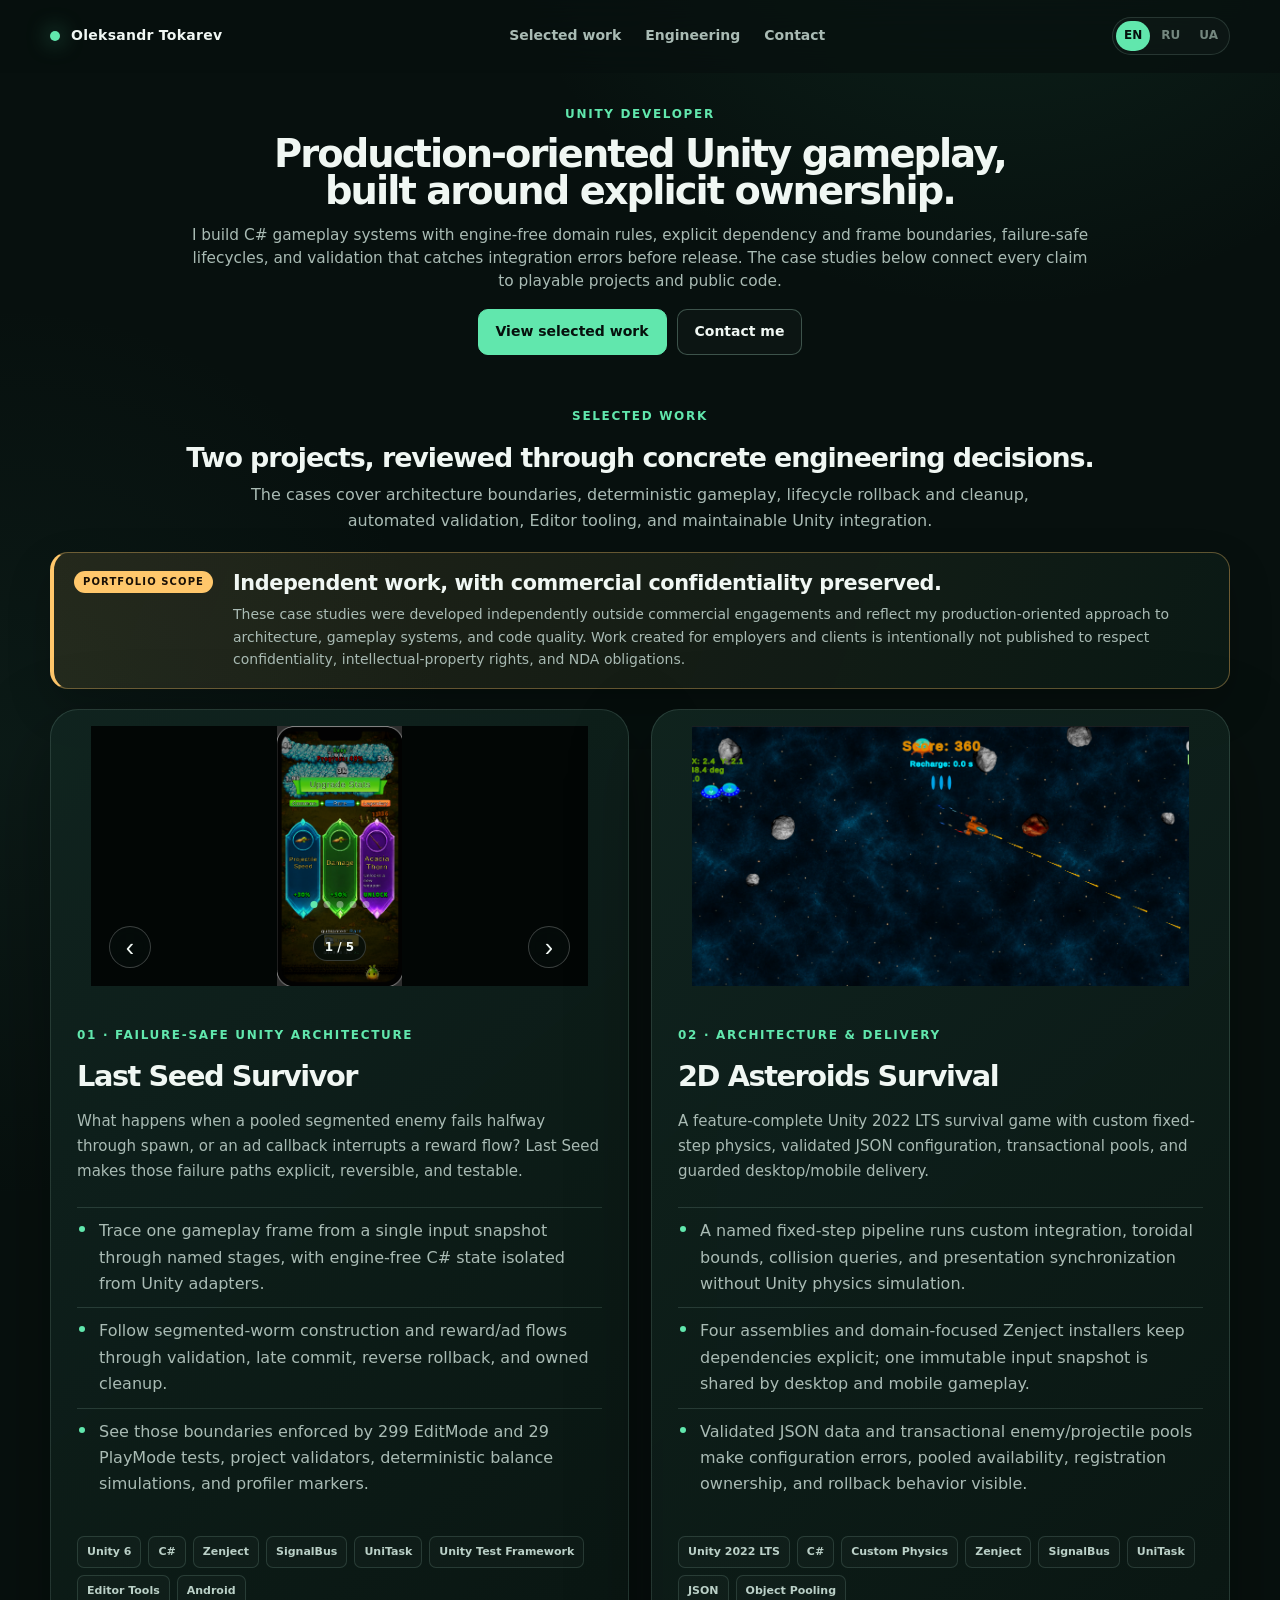
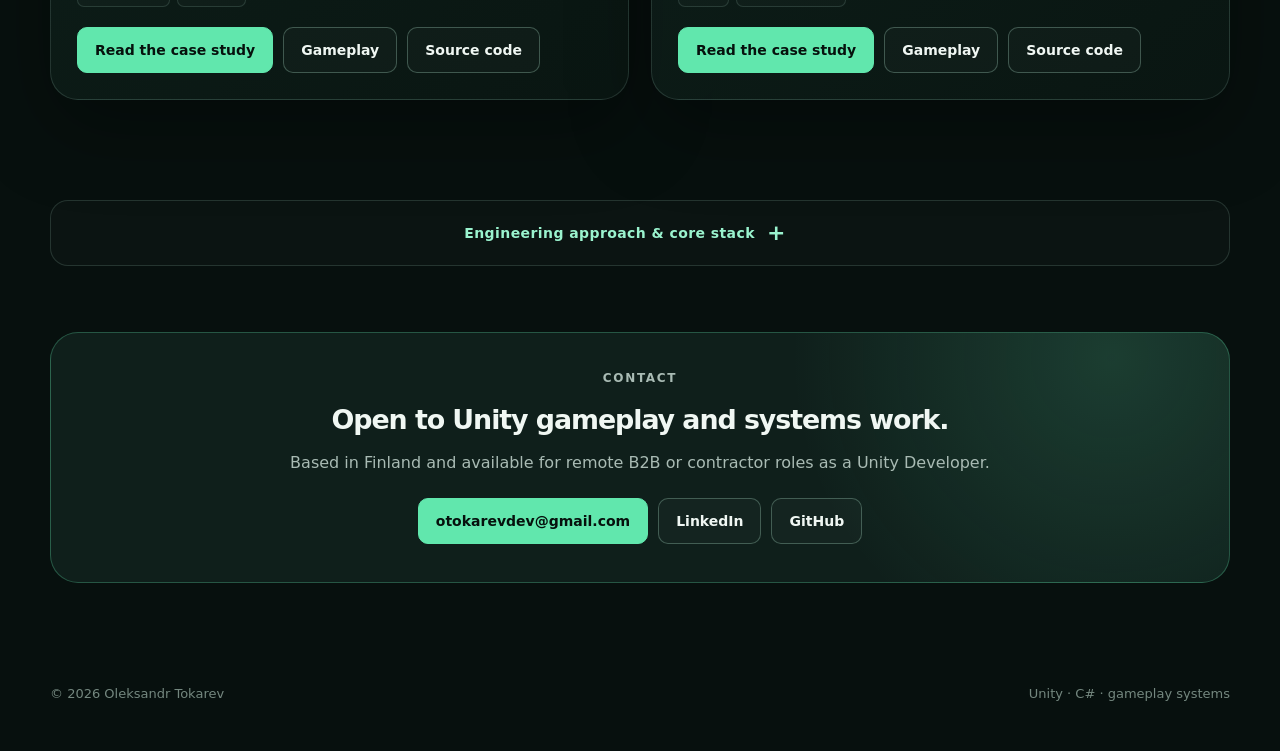
==== commit 403ffd7d: "Strengthen Unity portfolio positioning" ====
--- a/index.html
+++ b/index.html
@@ -3,19 +3,19 @@
 <head>
   <meta charset="utf-8">
   <meta name="viewport" content="width=device-width, initial-scale=1">
-  <meta name="description" content="Oleksandr Tokarev — Unity Developer and C# Gameplay Programmer. Production-oriented Unity architecture, deterministic gameplay systems, lifecycle safety, pooling, validation, Editor tooling, and mobile performance.">
+  <meta name="description" content="Oleksandr Tokarev — Unity Developer. Production-oriented C# gameplay architecture, deterministic systems, lifecycle safety, pooling, validation, Editor tooling, and mobile performance.">
   <link rel="canonical" href="https://tokarevdev.github.io/">
   <meta property="og:type" content="website"><meta property="og:url" content="https://tokarevdev.github.io/">
-  <meta property="og:title" content="Oleksandr Tokarev | Unity Developer & C# Gameplay Programmer">
+  <meta property="og:title" content="Oleksandr Tokarev | Unity Developer">
   <meta property="og:description" content="Two source-backed Unity case studies covering explicit architecture, deterministic gameplay, transactional lifecycles, automated validation, and performance-aware delivery.">
   <meta property="og:image" content="https://tokarevdev.github.io/assets/og.png"><meta property="og:image:width" content="1200"><meta property="og:image:height" content="630">
   <meta property="og:image:alt" content="Oleksandr Tokarev — Unity Developer portfolio">
-  <meta name="twitter:card" content="summary_large_image"><meta name="twitter:title" content="Oleksandr Tokarev | Unity Developer & C# Gameplay Programmer">
+  <meta name="twitter:card" content="summary_large_image"><meta name="twitter:title" content="Oleksandr Tokarev | Unity Developer">
   <meta name="twitter:description" content="Production-oriented Unity architecture, C# gameplay systems, lifecycle safety, validation, mobile performance, and Editor tooling demonstrated in public code.">
   <meta name="twitter:image" content="https://tokarevdev.github.io/assets/og.png">
-  <title>Oleksandr Tokarev | Unity Developer & C# Gameplay Programmer</title>
+  <title>Oleksandr Tokarev | Unity Developer</title>
   <link rel="stylesheet" href="assets/site.css?v=20260914-1">
-  <script type="application/ld+json">{"@context":"https://schema.org","@type":"Person","name":"Oleksandr Tokarev","url":"https://tokarevdev.github.io/","jobTitle":"Unity Developer and C# Gameplay Programmer","sameAs":["https://github.com/TokarevDev","https://www.linkedin.com/in/oleksandr-tokarev/"],"knowsAbout":["Unity","C#","Gameplay Programming","Game Architecture","SOLID","Dependency Injection","Zenject","SignalBus","Custom Physics","JSON Configuration","ScriptableObjects","Object Pooling","Unity Test Framework","Unity Editor Tooling","Unity Profiler","Android Game Development","PC Game Development"]}</script>
+  <script type="application/ld+json">{"@context":"https://schema.org","@type":"Person","name":"Oleksandr Tokarev","url":"https://tokarevdev.github.io/","jobTitle":"Unity Developer","sameAs":["https://github.com/TokarevDev","https://www.linkedin.com/in/oleksandr-tokarev/"],"knowsAbout":["Unity","C#","Gameplay Programming","Game Architecture","SOLID","Dependency Injection","Zenject","SignalBus","Custom Physics","JSON Configuration","ScriptableObjects","Object Pooling","Unity Test Framework","Unity Editor Tooling","Unity Profiler","Android Game Development","PC Game Development"]}</script>
 </head>
 <body>
   <a class="skip-link" href="#main" data-i18n="skip">Skip to content</a>
@@ -31,7 +31,7 @@
     <div id="top" class="shell">
       <section class="hero" aria-labelledby="hero-title">
         <div>
-          <p class="eyebrow" data-i18n="hero.eyebrow">Unity Developer · C# Gameplay Programmer</p>
+          <p class="eyebrow" data-i18n="hero.eyebrow">Unity Developer</p>
           <h1 id="hero-title" data-i18n="hero.title">Production-oriented Unity gameplay, built around explicit ownership.</h1>
           <p class="hero-lead" data-i18n="hero.lead">I build C# gameplay systems with engine-free domain rules, explicit dependency and frame boundaries, failure-safe lifecycles, and validation that catches integration errors before release. The case studies below connect every claim to playable projects and public code.</p>
           <div class="hero-actions"><a class="button primary" href="#work" data-i18n="button.review">View selected work</a><a class="button" href="mailto:otokarevdev@gmail.com" data-i18n="button.contact">Contact me</a></div>
@@ -54,13 +54,13 @@
         <article class="project">
           <figure class="project-media"><div class="media-gallery mobile-gallery" data-gallery><div class="gallery-frame" data-gallery-frame tabindex="0"><div class="gallery-track" data-gallery-track><img class="gallery-slide" data-gallery-slide src="assets/last-seed/screenshot-upgrade-rare.png" alt="Last Seed Survivor rare Acacia Thorn reward"><img class="gallery-slide" data-gallery-slide src="assets/last-seed/screenshot-gameplay-worm.png" alt="Last Seed Survivor segmented worm enemy combat"><img class="gallery-slide" data-gallery-slide src="assets/last-seed/screenshot-gameplay-early.png" alt="Last Seed Survivor early gameplay and segmented enemy pressure"><img class="gallery-slide" data-gallery-slide src="assets/last-seed/screenshot-upgrade-common.png" alt="Last Seed Survivor common, rare, and legendary reward choices"><img class="gallery-slide" data-gallery-slide src="assets/last-seed/screenshot-loading-screen.png" alt="Last Seed Survivor loading screen"></div></div><div class="gallery-controls"><button class="gallery-button" type="button" data-gallery-prev>‹</button><span class="gallery-counter" data-gallery-counter>1 / 5</span><button class="gallery-button" type="button" data-gallery-next>›</button></div><div class="gallery-dots" data-gallery-dots></div></div></figure>
           <div class="project-content">
-            <p class="project-index" data-i18n="lastSeed.index">01 · Architecture, lifecycle & validation</p>
+            <p class="project-index" data-i18n="lastSeed.index">01 · Failure-safe Unity architecture</p>
             <h3>Last Seed Survivor</h3>
-            <p class="project-summary" data-i18n="lastSeed.summary">An architecture-first Unity 6 mobile auto-shooter with engine-free domain state, explicit frame orchestration, transactional pooled lifecycles, and project-wide validation.</p>
+            <p class="project-summary" data-i18n="lastSeed.summary">What happens when a pooled segmented enemy fails halfway through spawn, or an ad callback interrupts a reward flow? Last Seed makes those failure paths explicit, reversible, and testable.</p>
             <ul class="content-list">
-              <li data-i18n="lastSeed.point.rewards">Reward generation, policy, commit, application, presentation, and guarded ad operations have separate ownership and failure behavior.</li>
-              <li data-i18n="lastSeed.point.enemy">Segmented-worm spawning rolls back completed stages in reverse order, while combat, movement, balance, and presentation remain separate.</li>
-              <li data-i18n="lastSeed.point.tooling">The current gate covers the project build, 299 EditMode tests, 29 PlayMode tests, configuration and serialized-reference checks, and Zenject validation for three scenes.</li>
+              <li data-i18n="lastSeed.point.rewards">Trace one gameplay frame from a single input snapshot through named stages, with engine-free C# state isolated from Unity adapters.</li>
+              <li data-i18n="lastSeed.point.enemy">Follow segmented-worm construction and reward/ad flows through validation, late commit, reverse rollback, and owned cleanup.</li>
+              <li data-i18n="lastSeed.point.tooling">See those boundaries enforced by 299 EditMode and 29 PlayMode tests, project validators, deterministic balance simulations, and profiler markers.</li>
             </ul>
             <ul class="tag-list" aria-label="Last Seed technologies"><li>Unity 6</li><li>C#</li><li>Zenject</li><li>SignalBus</li><li>UniTask</li><li>Unity Test Framework</li><li>Editor Tools</li><li>Android</li></ul>
             <div class="project-actions"><a class="button primary" href="projects/last-seed.html" data-i18n="button.case">Read the case study</a><a class="button" href="https://youtube.com/shorts/HiQBlYjienI?feature=share" target="_blank" rel="noopener" data-i18n="button.gameplay">Gameplay</a><a class="button" href="https://github.com/TokarevDev/Last_Seed_Survivor" target="_blank" rel="noopener" data-i18n="button.source">Source code</a></div>
@@ -87,19 +87,19 @@
 
     <details id="engineering" class="engineering-details"><summary data-i18n="engineering.summary">Engineering approach &amp; core stack</summary>
       <section class="section compact"><div class="shell">
-        <div class="section-head"><div><p class="eyebrow" data-i18n="engineering.eyebrow">Engineering approach</p><h2 data-i18n="engineering.title">Architecture makes ownership, order, and failure visible.</h2></div><p class="section-note" data-i18n="engineering.note">I use plain C# for deterministic rules and state, Unity components for engine integration, composition roots for dependencies, and named lifecycle stages where partial failure requires rollback.</p></div>
+        <div class="section-head"><div><p class="eyebrow" data-i18n="engineering.eyebrow">Engineering approach</p><h2 data-i18n="engineering.title">Make the normal path readable—and the failure path recoverable.</h2></div><p class="section-note" data-i18n="engineering.note">I separate deterministic C# rules from Unity adapters, then make dependency, frame, and ownership transitions explicit. Tests, project validators, deterministic tooling, and profiler markers verify those boundaries.</p></div>
         <div class="capability-grid">
-          <article class="capability"><p class="mini-label" data-i18n="engineering.arch.label">Architecture</p><h3 data-i18n="engineering.arch.title">Explicit dependencies</h3><p data-i18n="engineering.arch.text">Constructor injection where practical, Zenject at composition boundaries, interfaces for replaceable infrastructure, and Assembly Definitions for dependency direction.</p></article>
-          <article class="capability"><p class="mini-label" data-i18n="engineering.gameplay.label">Gameplay</p><h3 data-i18n="engineering.gameplay.title">Data and runtime state</h3><p data-i18n="engineering.gameplay.text">Validated JSON or ScriptableObjects hold authored configuration while dedicated runtime models own mutable combat and progression state.</p></article>
-          <article class="capability"><p class="mini-label" data-i18n="engineering.lifecycle.label">Lifecycle</p><h3 data-i18n="engineering.lifecycle.title">Failure-safe ownership</h3><p data-i18n="engineering.lifecycle.text">Subscriptions, async operations, pooled entities, and scene state have explicit owners, reverse-order rollback, cancellation, and best-effort cleanup.</p></article>
-          <article class="capability"><p class="mini-label" data-i18n="engineering.tools.label">Validation</p><h3 data-i18n="engineering.tools.title">Repeatable evidence</h3><p data-i18n="engineering.tools.text">EditMode and PlayMode tests, scene dependency checks, serialized-reference validation, deterministic simulations, and profiler markers turn architectural intent into verifiable behavior.</p></article>
+          <article class="capability"><p class="mini-label" data-i18n="engineering.arch.label">Boundaries</p><h3 data-i18n="engineering.arch.title">Engine-free rules, explicit composition</h3><p data-i18n="engineering.arch.text">Domain models and deterministic operations stay in plain C#. Unity and SDK adapters meet them at narrow ports, while focused Zenject composition roots and Assembly Definitions keep dependency direction visible.</p></article>
+          <article class="capability"><p class="mini-label" data-i18n="engineering.gameplay.label">Execution</p><h3 data-i18n="engineering.gameplay.title">One source of truth per frame</h3><p data-i18n="engineering.gameplay.text">Named coordinators capture input once and run ordered stages. Immutable snapshots and dedicated runtime state keep consumers consistent without magic execution-order values.</p></article>
+          <article class="capability"><p class="mini-label" data-i18n="engineering.lifecycle.label">Ownership</p><h3 data-i18n="engineering.lifecycle.title">Commit late, roll back in reverse</h3><p data-i18n="engineering.lifecycle.text">Pooled entities, subscriptions, async flows, and scene state have explicit owners. Multi-stage operations validate first, commit ownership after success, and undo completed stages on failure.</p></article>
+          <article class="capability"><p class="mini-label" data-i18n="engineering.tools.label">Evidence</p><h3 data-i18n="engineering.tools.title">Runtime rules verified by tools</h3><p data-i18n="engineering.tools.text">EditMode and PlayMode tests, scene, configuration, and serialized-reference checks, deterministic simulations, and profiler markers expose regressions before release.</p></article>
         </div>
       </div></section>
 
       <section class="section compact"><div class="shell stack"><div><p class="eyebrow" data-i18n="stack.eyebrow">Core stack</p><h3 data-i18n="stack.title">Unity gameplay from engine-free rules to platform delivery.</h3><p data-i18n="stack.text">Every capability below maps to public code paths and validation in the two case studies.</p></div><div class="stack-groups"><div class="stack-group"><h4 data-i18n="stack.gameplay">Gameplay</h4><p>C#, Unity, custom 2D simulation, Physics2D, classic Unity Input, Input System, combat, weapons, projectiles, enemies, rewards, progression</p></div><div class="stack-group"><h4 data-i18n="stack.architecture">Architecture</h4><p>SOLID, SRP, dependency injection, Zenject, SignalBus, composition roots, Assembly Definitions, validated JSON, ScriptableObjects, domain snapshots</p></div><div class="stack-group"><h4 data-i18n="stack.performance">Runtime</h4><p>Unity Profiler, object pooling, cached lookups, allocation-aware hot paths, explicit frame and lifecycle ownership</p></div><div class="stack-group"><h4 data-i18n="stack.delivery">Delivery</h4><p>Unity Test Framework, NUnit, Android, Windows, UGUI, UniTask, Git, GitHub, Unity Editor tooling</p></div></div></div></section>
     </details>
 
-    <section id="contact" class="section"><div class="shell contact"><p class="eyebrow" data-i18n="contact.eyebrow">Contact</p><h2 data-i18n="contact.title">Open to Unity gameplay and systems work.</h2><p data-i18n="contact.text">Based in Finland and available for remote B2B or contractor roles as a Unity Developer and C# Gameplay Programmer.</p><div class="contact-actions"><a class="button primary" href="mailto:otokarevdev@gmail.com">otokarevdev@gmail.com</a><a class="button" href="https://www.linkedin.com/in/oleksandr-tokarev/" target="_blank" rel="noopener">LinkedIn</a><a class="button" href="https://github.com/TokarevDev" target="_blank" rel="noopener">GitHub</a></div></div></section>
+    <section id="contact" class="section"><div class="shell contact"><p class="eyebrow" data-i18n="contact.eyebrow">Contact</p><h2 data-i18n="contact.title">Open to Unity gameplay and systems work.</h2><p data-i18n="contact.text">Based in Finland and available for remote B2B or contractor roles as a Unity Developer.</p><div class="contact-actions"><a class="button primary" href="mailto:otokarevdev@gmail.com">otokarevdev@gmail.com</a><a class="button" href="https://www.linkedin.com/in/oleksandr-tokarev/" target="_blank" rel="noopener">LinkedIn</a><a class="button" href="https://github.com/TokarevDev" target="_blank" rel="noopener">GitHub</a></div></div></section>
   </main>
 
   <footer class="site-footer"><div class="shell footer-row"><span>© 2026 Oleksandr Tokarev</span><span data-i18n="footer">Unity · C# · gameplay systems</span></div></footer>
@@ -108,27 +108,27 @@
     window.PORTFOLIO_TRANSLATIONS = {
       ru: {
         "skip":"Перейти к содержимому","nav.work":"Проекты","nav.engineering":"Инженерный подход","nav.contact":"Контакты",
-        "hero.eyebrow":"Unity Developer · C# Gameplay Programmer","hero.title":"Production-ориентированный Unity gameplay с явным ownership.","hero.lead":"Я создаю gameplay-системы на C# с engine-free доменными правилами, явными границами зависимостей и кадра, безопасным lifecycle и валидацией, которая находит integration-ошибки до релиза. Все утверждения в кейсах подтверждены играбельными проектами и публичным кодом.","button.review":"Посмотреть проекты","button.contact":"Связаться",
+        "hero.eyebrow":"Unity Developer","hero.title":"Production-ориентированный Unity gameplay с явным ownership.","hero.lead":"Я создаю gameplay-системы на C# с engine-free доменными правилами, явными границами зависимостей и кадра, безопасным lifecycle и валидацией, которая находит integration-ошибки до релиза. Все утверждения в кейсах подтверждены играбельными проектами и публичным кодом.","button.review":"Посмотреть проекты","button.contact":"Связаться",
         "work.eyebrow":"Избранные проекты","work.title":"Два проекта через конкретные инженерные решения.","work.note":"Кейсы показывают архитектурные границы, детерминированный gameplay, rollback и cleanup lifecycle, автоматическую валидацию, Editor tooling и поддерживаемую интеграцию с Unity.","work.scope.label":"О портфолио","work.scope.title":"Самостоятельные проекты с соблюдением коммерческой конфиденциальности.","work.scope.text":"Эти кейсы разработаны мной независимо от коммерческих проектов и отражают мой production-подход к архитектуре, gameplay-системам и качеству кода. Работы, созданные для работодателей и заказчиков, намеренно не публикуются в целях соблюдения конфиденциальности, прав на интеллектуальную собственность и обязательств по NDA.",
         "asteroids.index":"02 · Архитектура и delivery","asteroids.summary":"Feature-complete survival-игра на Unity 2022 LTS с собственной fixed-step physics, валидируемой JSON-конфигурацией, транзакционными pools и защищённым desktop/mobile delivery.","asteroids.point.di":"Именованный fixed-step pipeline выполняет собственную интеграцию, toroidal bounds, collision queries и синхронизацию presentation без Unity physics simulation.","asteroids.point.lifecycle":"Четыре assemblies и доменные Zenject installers сохраняют зависимости явными; один immutable input snapshot используется desktop- и mobile-gameplay.","asteroids.point.presentation":"Валидируемые JSON-данные и транзакционные enemy/projectile pools делают явными ошибки конфигурации, pooled availability, registration ownership и rollback.",
-        "lastSeed.index":"01 · Архитектура, lifecycle и валидация","lastSeed.summary":"Architecture-first мобильный auto-shooter на Unity 6 с engine-free доменным состоянием, явной оркестрацией кадра, транзакционным lifecycle pooled-объектов и проектной валидацией.","lastSeed.point.rewards":"Генерация, policy, commit, применение и presentation наград, а также защищённые ad-операции имеют отдельный ownership и поведение при ошибках.","lastSeed.point.enemy":"Spawn сегментированного червя откатывает завершённые стадии в обратном порядке, а combat, движение, balance и presentation остаются разделёнными.","lastSeed.point.tooling":"Текущий gate включает build проекта, 299 EditMode и 29 PlayMode тестов, проверки конфигурации и serialized references, а также Zenject validation трёх сцен.",
+        "lastSeed.index":"01 · Отказоустойчивая Unity-архитектура","lastSeed.summary":"Что происходит, если создание сегментированного врага из pool прерывается на полпути или ad callback вмешивается в выдачу награды? В Last Seed эти failure paths явны, обратимы и покрыты тестами.","lastSeed.point.rewards":"Проследите один gameplay frame от единственного input snapshot через именованные стадии: engine-free C# state изолирован от Unity adapters.","lastSeed.point.enemy":"Разберите создание сегментированного червя и reward/ad flows: validation, поздний commit, обратный rollback и owned cleanup.","lastSeed.point.tooling":"Посмотрите, как эти границы обеспечивают 299 EditMode и 29 PlayMode тестов, project validators, детерминированные balance simulations и profiler markers.",
         "button.case":"Разобрать кейс","button.gameplay":"Геймплей","button.source":"Исходный код",
-        "engineering.summary":"Инженерный подход и основной стек","engineering.eyebrow":"Инженерный подход","engineering.title":"Архитектура делает ownership, порядок и ошибки видимыми.","engineering.note":"Я использую обычный C# для детерминированных правил и состояния, Unity-компоненты для интеграции с движком, composition roots для зависимостей и именованные lifecycle-стадии там, где частичный сбой требует rollback.",
-        "engineering.arch.label":"Архитектура","engineering.arch.title":"Явные зависимости","engineering.arch.text":"Constructor injection там, где он уместен, Zenject на границах композиции, интерфейсы для заменяемой инфраструктуры и Assembly Definitions для направления зависимостей.","engineering.gameplay.label":"Gameplay","engineering.gameplay.title":"Данные и runtime state","engineering.gameplay.text":"Валидируемый JSON или ScriptableObjects хранят авторскую конфигурацию, а отдельные runtime-модели владеют изменяемым состоянием combat и progression.","engineering.lifecycle.label":"Lifecycle","engineering.lifecycle.title":"Безопасный ownership","engineering.lifecycle.text":"Подписки, async-операции, pooled-сущности и состояние сцены имеют явных владельцев, rollback в обратном порядке, cancellation и best-effort cleanup.","engineering.tools.label":"Валидация","engineering.tools.title":"Повторяемые доказательства","engineering.tools.text":"EditMode и PlayMode тесты, проверки зависимостей сцен и serialized references, детерминированные симуляции и profiler markers превращают архитектурные намерения в проверяемое поведение.",
+        "engineering.summary":"Инженерный подход и основной стек","engineering.eyebrow":"Инженерный подход","engineering.title":"Сделать основной путь читаемым, а failure path — восстанавливаемым.","engineering.note":"Я отделяю детерминированные C# rules от Unity adapters, затем явно выражаю переходы зависимостей, кадра и ownership. Тесты, project validators, детерминированные инструменты и profiler markers проверяют эти границы.",
+        "engineering.arch.label":"Границы","engineering.arch.title":"Engine-free rules, явная композиция","engineering.arch.text":"Доменные модели и детерминированные операции остаются на обычном C#. Unity- и SDK-adapters подключаются через узкие порты, а сфокусированные Zenject composition roots и Assembly Definitions сохраняют направление зависимостей видимым.","engineering.gameplay.label":"Выполнение","engineering.gameplay.title":"Один источник истины на кадр","engineering.gameplay.text":"Именованные coordinators один раз получают input и выполняют упорядоченные стадии. Immutable snapshots и отдельный runtime state согласуют потребителей без magic execution-order values.","engineering.lifecycle.label":"Ownership","engineering.lifecycle.title":"Поздний commit, обратный rollback","engineering.lifecycle.text":"Pooled-сущности, подписки, async flows и состояние сцены имеют явных владельцев. Многоэтапные операции сначала проходят validation, фиксируют ownership после успеха и отменяют завершённые стадии при сбое.","engineering.tools.label":"Доказательства","engineering.tools.title":"Runtime rules проверяются инструментами","engineering.tools.text":"EditMode и PlayMode тесты, проверки сцен, конфигурации и serialized references, детерминированные симуляции и profiler markers выявляют регрессии до релиза.",
         "stack.eyebrow":"Основной стек","stack.title":"Unity gameplay от engine-free правил до платформенной сборки.","stack.text":"Каждая компетенция ниже подтверждается публичным кодом и валидацией двух кейсов.","stack.gameplay":"Gameplay","stack.architecture":"Архитектура","stack.performance":"Runtime","stack.delivery":"Delivery",
-        "contact.eyebrow":"Контакты","contact.title":"Открыт к работе над Unity gameplay и системами.","contact.text":"Живу в Финляндии и рассматриваю удалённые B2B и contractor-позиции Unity Developer / C# Gameplay Programmer.","footer":"Unity · C# · gameplay systems"
+        "contact.eyebrow":"Контакты","contact.title":"Открыт к работе над Unity gameplay и системами.","contact.text":"Живу в Финляндии и рассматриваю удалённые B2B и contractor-позиции Unity Developer.","footer":"Unity · C# · gameplay systems"
       },
       uk: {
         "skip":"Перейти до вмісту","nav.work":"Проєкти","nav.engineering":"Інженерний підхід","nav.contact":"Контакти",
-        "hero.eyebrow":"Unity Developer · C# Gameplay Programmer","hero.title":"Production-орієнтований Unity gameplay із явним ownership.","hero.lead":"Я створюю gameplay-системи на C# з engine-free доменними правилами, явними межами залежностей і кадру, безпечним lifecycle та валідацією, що знаходить integration-помилки до релізу. Усі твердження в кейсах підтверджені іграбельними проєктами й публічним кодом.","button.review":"Переглянути проєкти","button.contact":"Зв’язатися",
+        "hero.eyebrow":"Unity Developer","hero.title":"Production-орієнтований Unity gameplay із явним ownership.","hero.lead":"Я створюю gameplay-системи на C# з engine-free доменними правилами, явними межами залежностей і кадру, безпечним lifecycle та валідацією, що знаходить integration-помилки до релізу. Усі твердження в кейсах підтверджені іграбельними проєктами й публічним кодом.","button.review":"Переглянути проєкти","button.contact":"Зв’язатися",
         "work.eyebrow":"Обрані проєкти","work.title":"Два проєкти через конкретні інженерні рішення.","work.note":"Кейси показують архітектурні межі, детермінований gameplay, rollback і cleanup lifecycle, автоматичну валідацію, Editor tooling та підтримувану інтеграцію з Unity.","work.scope.label":"Про портфоліо","work.scope.title":"Самостійні проєкти зі збереженням комерційної конфіденційності.","work.scope.text":"Ці кейси розроблені мною незалежно від комерційних проєктів і відображають мій production-підхід до архітектури, gameplay-систем та якості коду. Роботи, створені для роботодавців і замовників, навмисно не публікуються задля дотримання конфіденційності, прав інтелектуальної власності та зобов’язань за NDA.",
         "asteroids.index":"02 · Архітектура і delivery","asteroids.summary":"Feature-complete survival-гра на Unity 2022 LTS із власною fixed-step physics, валідованою JSON-конфігурацією, транзакційними pools і захищеним desktop/mobile delivery.","asteroids.point.di":"Іменований fixed-step pipeline виконує власну інтеграцію, toroidal bounds, collision queries і синхронізацію presentation без Unity physics simulation.","asteroids.point.lifecycle":"Чотири assemblies і доменні Zenject installers зберігають залежності явними; один immutable input snapshot використовується desktop- і mobile-gameplay.","asteroids.point.presentation":"Валідовані JSON-дані та транзакційні enemy/projectile pools роблять явними помилки конфігурації, pooled availability, registration ownership і rollback.",
-        "lastSeed.index":"01 · Архітектура, lifecycle і валідація","lastSeed.summary":"Architecture-first мобільний auto-shooter на Unity 6 з engine-free доменним станом, явною оркестрацією кадру, транзакційним lifecycle pooled-об’єктів і проєктною валідацією.","lastSeed.point.rewards":"Генерація, policy, commit, застосування та presentation нагород, а також захищені ad-операції мають окремий ownership і поведінку при помилках.","lastSeed.point.enemy":"Spawn сегментованого черв’яка відкочує завершені стадії у зворотному порядку, а combat, рух, balance і presentation залишаються розділеними.","lastSeed.point.tooling":"Поточний gate охоплює build проєкту, 299 EditMode і 29 PlayMode тестів, перевірки конфігурації та serialized references, а також Zenject validation трьох сцен.",
+        "lastSeed.index":"01 · Відмовостійка Unity-архітектура","lastSeed.summary":"Що відбувається, якщо створення сегментованого ворога з pool переривається на півдорозі або ad callback втручається у видачу нагороди? У Last Seed ці failure paths явні, зворотні та покриті тестами.","lastSeed.point.rewards":"Простежте один gameplay frame від єдиного input snapshot через іменовані стадії: engine-free C# state ізольований від Unity adapters.","lastSeed.point.enemy":"Розберіть створення сегментованого черв’яка та reward/ad flows: validation, пізній commit, зворотний rollback і owned cleanup.","lastSeed.point.tooling":"Подивіться, як ці межі забезпечують 299 EditMode і 29 PlayMode тестів, project validators, детерміновані balance simulations і profiler markers.",
         "button.case":"Розібрати кейс","button.gameplay":"Геймплей","button.source":"Вихідний код",
-        "engineering.summary":"Інженерний підхід і основний стек","engineering.eyebrow":"Інженерний підхід","engineering.title":"Архітектура робить ownership, порядок і помилки видимими.","engineering.note":"Я використовую звичайний C# для детермінованих правил і стану, Unity-компоненти для інтеграції з рушієм, composition roots для залежностей та іменовані lifecycle-стадії там, де частковий збій потребує rollback.",
-        "engineering.arch.label":"Архітектура","engineering.arch.title":"Явні залежності","engineering.arch.text":"Constructor injection там, де він доречний, Zenject на межах композиції, інтерфейси для замінної інфраструктури та Assembly Definitions для напрямку залежностей.","engineering.gameplay.label":"Gameplay","engineering.gameplay.title":"Дані та runtime state","engineering.gameplay.text":"Валідований JSON або ScriptableObjects зберігають авторську конфігурацію, а окремі runtime-моделі володіють змінним станом combat і progression.","engineering.lifecycle.label":"Lifecycle","engineering.lifecycle.title":"Безпечний ownership","engineering.lifecycle.text":"Підписки, async-операції, pooled-сутності та стан сцени мають явних власників, rollback у зворотному порядку, cancellation і best-effort cleanup.","engineering.tools.label":"Валідація","engineering.tools.title":"Повторювані докази","engineering.tools.text":"EditMode і PlayMode тести, перевірки залежностей сцен і serialized references, детерміновані симуляції та profiler markers перетворюють архітектурні наміри на перевірювану поведінку.",
+        "engineering.summary":"Інженерний підхід і основний стек","engineering.eyebrow":"Інженерний підхід","engineering.title":"Зробити основний шлях читабельним, а failure path — відновлюваним.","engineering.note":"Я відокремлюю детерміновані C# rules від Unity adapters, потім явно виражаю переходи залежностей, кадру й ownership. Тести, project validators, детерміновані інструменти та profiler markers перевіряють ці межі.",
+        "engineering.arch.label":"Межі","engineering.arch.title":"Engine-free rules, явна композиція","engineering.arch.text":"Доменні моделі та детерміновані операції залишаються на звичайному C#. Unity- і SDK-adapters підключаються через вузькі порти, а сфокусовані Zenject composition roots та Assembly Definitions зберігають напрямок залежностей видимим.","engineering.gameplay.label":"Виконання","engineering.gameplay.title":"Одне джерело істини на кадр","engineering.gameplay.text":"Іменовані coordinators один раз отримують input і виконують упорядковані стадії. Immutable snapshots та окремий runtime state узгоджують споживачів без magic execution-order values.","engineering.lifecycle.label":"Ownership","engineering.lifecycle.title":"Пізній commit, зворотний rollback","engineering.lifecycle.text":"Pooled-сутності, підписки, async flows і стан сцени мають явних власників. Багатоетапні операції спочатку проходять validation, фіксують ownership після успіху та скасовують завершені стадії за збою.","engineering.tools.label":"Докази","engineering.tools.title":"Runtime rules перевіряються інструментами","engineering.tools.text":"EditMode і PlayMode тести, перевірки сцен, конфігурації та serialized references, детерміновані симуляції й profiler markers виявляють регресії до релізу.",
         "stack.eyebrow":"Основний стек","stack.title":"Unity gameplay від engine-free правил до платформної збірки.","stack.text":"Кожна компетенція нижче підтверджена публічним кодом і валідацією двох кейсів.","stack.gameplay":"Gameplay","stack.architecture":"Архітектура","stack.performance":"Runtime","stack.delivery":"Delivery",
-        "contact.eyebrow":"Контакти","contact.title":"Відкритий до роботи над Unity gameplay і системами.","contact.text":"Живу у Фінляндії та розглядаю віддалені B2B і contractor-позиції Unity Developer / C# Gameplay Programmer.","footer":"Unity · C# · gameplay systems"
+        "contact.eyebrow":"Контакти","contact.title":"Відкритий до роботи над Unity gameplay і системами.","contact.text":"Живу у Фінляндії та розглядаю віддалені B2B і contractor-позиції Unity Developer.","footer":"Unity · C# · gameplay systems"
       }
     };
   </script><script src="assets/site.js" defer></script>
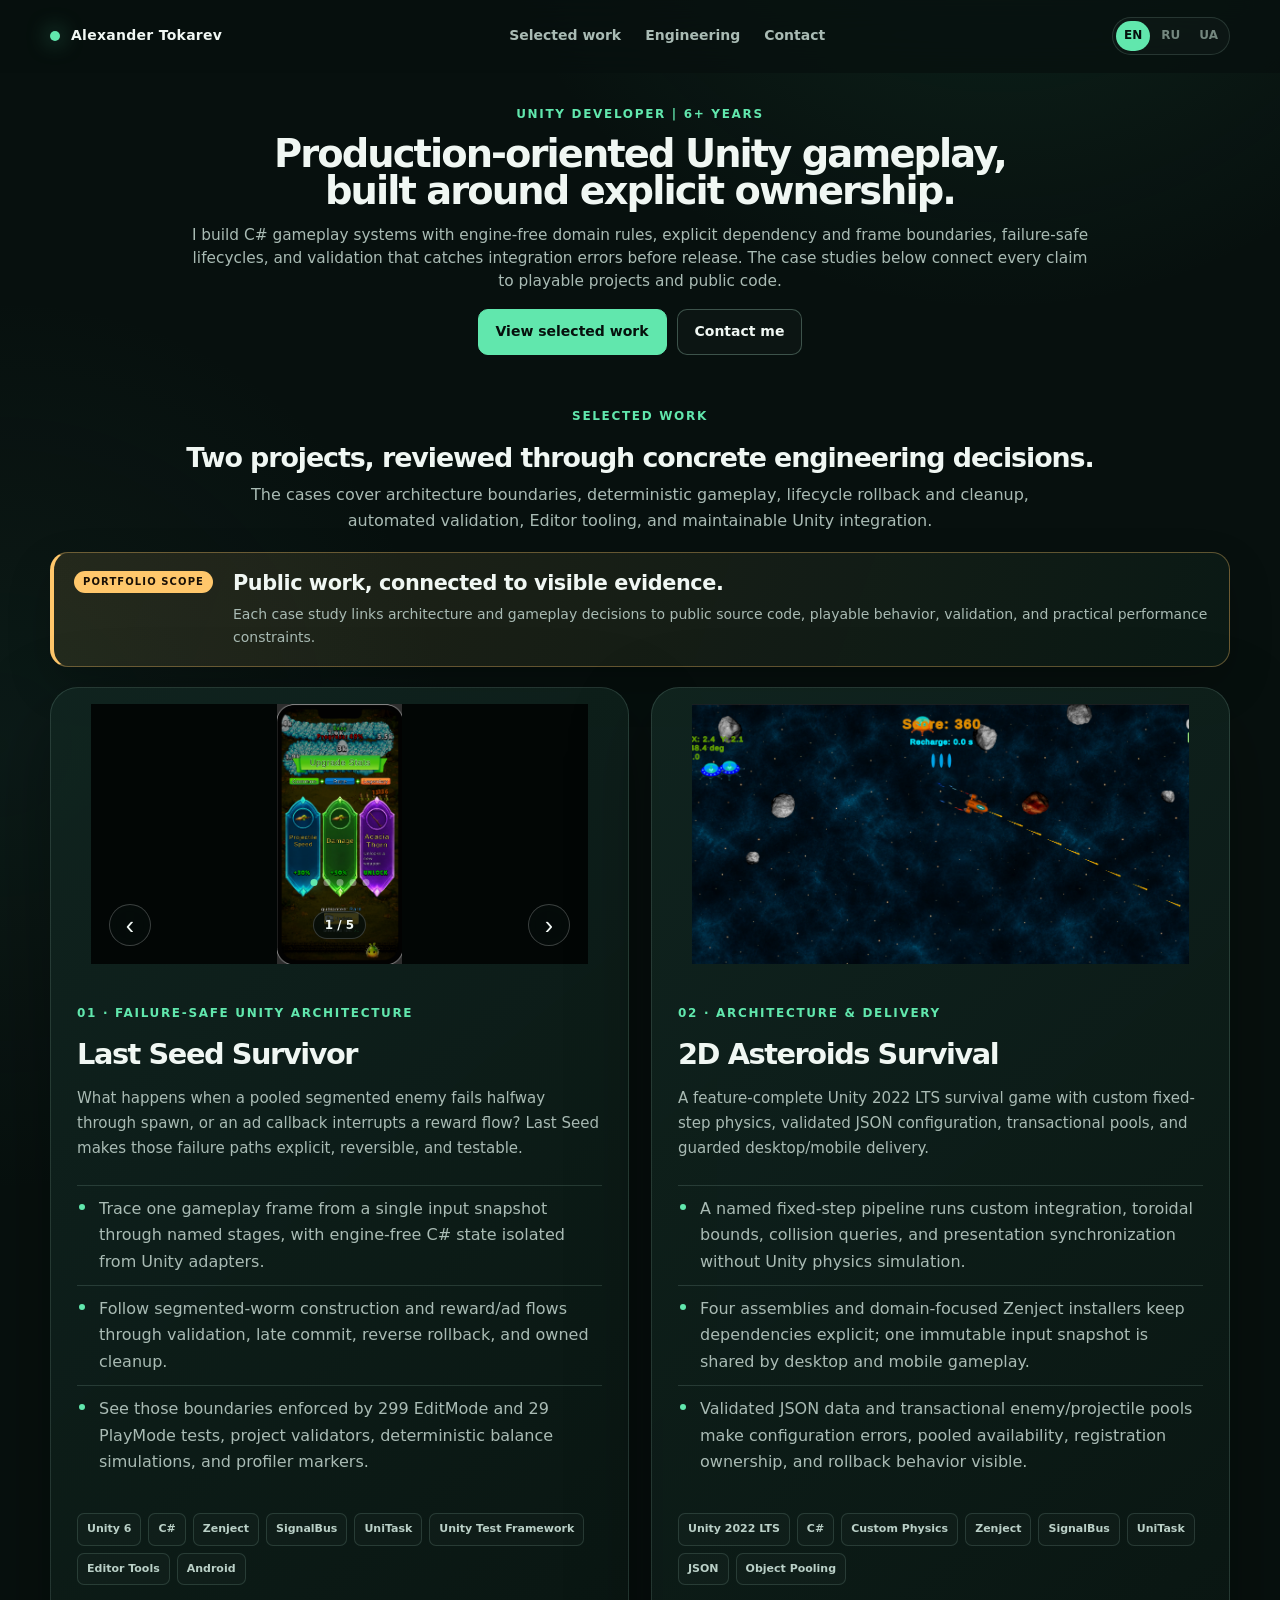
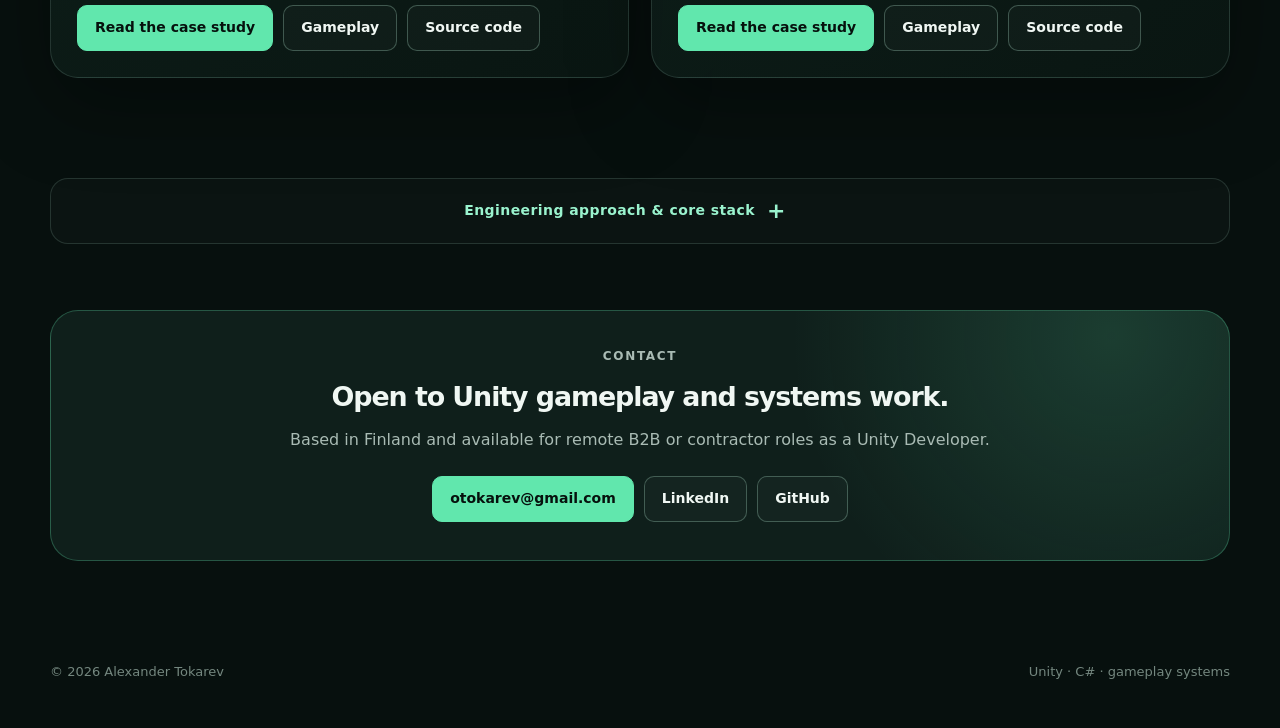
==== commit fb5a326d: "Align portfolio with Unity Developer CV" ====
--- a/index.html
+++ b/index.html
@@ -3,25 +3,25 @@
 <head>
   <meta charset="utf-8">
   <meta name="viewport" content="width=device-width, initial-scale=1">
-  <meta name="description" content="Oleksandr Tokarev — Unity Developer. Production-oriented C# gameplay architecture, deterministic systems, lifecycle safety, pooling, validation, Editor tooling, and mobile performance.">
+  <meta name="description" content="Alexander Tokarev — Unity Developer with 6+ years of experience. C# gameplay architecture, deterministic systems, lifecycle safety, pooling, validation, Editor tooling, and mobile performance.">
   <link rel="canonical" href="https://tokarevdev.github.io/">
   <meta property="og:type" content="website"><meta property="og:url" content="https://tokarevdev.github.io/">
-  <meta property="og:title" content="Oleksandr Tokarev | Unity Developer">
+  <meta property="og:title" content="Alexander Tokarev | Unity Developer | 6+ years">
   <meta property="og:description" content="Two source-backed Unity case studies covering explicit architecture, deterministic gameplay, transactional lifecycles, automated validation, and performance-aware delivery.">
   <meta property="og:image" content="https://tokarevdev.github.io/assets/og.png"><meta property="og:image:width" content="1200"><meta property="og:image:height" content="630">
-  <meta property="og:image:alt" content="Oleksandr Tokarev — Unity Developer portfolio">
-  <meta name="twitter:card" content="summary_large_image"><meta name="twitter:title" content="Oleksandr Tokarev | Unity Developer">
+  <meta property="og:image:alt" content="Alexander Tokarev — Unity Developer portfolio">
+  <meta name="twitter:card" content="summary_large_image"><meta name="twitter:title" content="Alexander Tokarev | Unity Developer | 6+ years">
   <meta name="twitter:description" content="Production-oriented Unity architecture, C# gameplay systems, lifecycle safety, validation, mobile performance, and Editor tooling demonstrated in public code.">
   <meta name="twitter:image" content="https://tokarevdev.github.io/assets/og.png">
-  <title>Oleksandr Tokarev | Unity Developer</title>
+  <title>Alexander Tokarev | Unity Developer | 6+ years</title>
   <link rel="stylesheet" href="assets/site.css?v=20260914-1">
-  <script type="application/ld+json">{"@context":"https://schema.org","@type":"Person","name":"Oleksandr Tokarev","url":"https://tokarevdev.github.io/","jobTitle":"Unity Developer","sameAs":["https://github.com/TokarevDev","https://www.linkedin.com/in/oleksandr-tokarev/"],"knowsAbout":["Unity","C#","Gameplay Programming","Game Architecture","SOLID","Dependency Injection","Zenject","SignalBus","Custom Physics","JSON Configuration","ScriptableObjects","Object Pooling","Unity Test Framework","Unity Editor Tooling","Unity Profiler","Android Game Development","PC Game Development"]}</script>
+  <script type="application/ld+json">{"@context":"https://schema.org","@type":"Person","name":"Alexander Tokarev","url":"https://tokarevdev.github.io/","jobTitle":"Unity Developer","sameAs":["https://github.com/TokarevDev","https://www.linkedin.com/in/oleksandr-tokarev/"],"knowsAbout":["Unity","C#","Gameplay Programming","Game Architecture","SOLID","Dependency Injection","Zenject","SignalBus","Custom Physics","JSON Configuration","ScriptableObjects","Object Pooling","Unity Test Framework","Unity Editor Tooling","Unity Profiler","Android Game Development","PC Game Development"]}</script>
 </head>
 <body>
   <a class="skip-link" href="#main" data-i18n="skip">Skip to content</a>
   <header class="site-header">
     <div class="shell nav">
-      <a class="brand" href="#top" aria-label="Oleksandr Tokarev — home"><span class="brand-mark" aria-hidden="true"></span><span>Oleksandr Tokarev</span></a>
+      <a class="brand" href="#top" aria-label="Alexander Tokarev — home"><span class="brand-mark" aria-hidden="true"></span><span>Alexander Tokarev</span></a>
       <nav class="nav-links" aria-label="Primary navigation"><a href="#work" data-i18n="nav.work">Selected work</a><a href="#engineering" data-i18n="nav.engineering">Engineering</a><a href="#contact" data-i18n="nav.contact">Contact</a></nav>
       <div class="nav-tools"><div class="locale-switcher" aria-label="Language"><button class="locale-button" type="button" data-locale="en" aria-pressed="true">EN</button><button class="locale-button" type="button" data-locale="ru" aria-pressed="false">RU</button><button class="locale-button" type="button" data-locale="uk" aria-pressed="false">UA</button></div></div>
     </div>
@@ -31,10 +31,10 @@
     <div id="top" class="shell">
       <section class="hero" aria-labelledby="hero-title">
         <div>
-          <p class="eyebrow" data-i18n="hero.eyebrow">Unity Developer</p>
+          <p class="eyebrow" data-i18n="hero.eyebrow">Unity Developer | 6+ years</p>
           <h1 id="hero-title" data-i18n="hero.title">Production-oriented Unity gameplay, built around explicit ownership.</h1>
           <p class="hero-lead" data-i18n="hero.lead">I build C# gameplay systems with engine-free domain rules, explicit dependency and frame boundaries, failure-safe lifecycles, and validation that catches integration errors before release. The case studies below connect every claim to playable projects and public code.</p>
-          <div class="hero-actions"><a class="button primary" href="#work" data-i18n="button.review">View selected work</a><a class="button" href="mailto:otokarevdev@gmail.com" data-i18n="button.contact">Contact me</a></div>
+          <div class="hero-actions"><a class="button primary" href="#work" data-i18n="button.review">View selected work</a><a class="button" href="mailto:otokarev@gmail.com" data-i18n="button.contact">Contact me</a></div>
         </div>
       </section>
     </div>
@@ -45,8 +45,8 @@
       <aside class="portfolio-disclosure" aria-labelledby="portfolio-scope-title">
         <div class="portfolio-disclosure-label" data-i18n="work.scope.label">Portfolio scope</div>
         <div>
-          <h3 id="portfolio-scope-title" data-i18n="work.scope.title">Independent work, with commercial confidentiality preserved.</h3>
-          <p data-i18n="work.scope.text">These case studies were developed independently outside commercial engagements and reflect my production-oriented approach to architecture, gameplay systems, and code quality. Work created for employers and clients is intentionally not published to respect confidentiality, intellectual-property rights, and NDA obligations.</p>
+          <h3 id="portfolio-scope-title" data-i18n="work.scope.title">Public work, connected to visible evidence.</h3>
+          <p data-i18n="work.scope.text">Each case study links architecture and gameplay decisions to public source code, playable behavior, validation, and practical performance constraints.</p>
         </div>
       </aside>
 
@@ -99,17 +99,17 @@
       <section class="section compact"><div class="shell stack"><div><p class="eyebrow" data-i18n="stack.eyebrow">Core stack</p><h3 data-i18n="stack.title">Unity gameplay from engine-free rules to platform delivery.</h3><p data-i18n="stack.text">Every capability below maps to public code paths and validation in the two case studies.</p></div><div class="stack-groups"><div class="stack-group"><h4 data-i18n="stack.gameplay">Gameplay</h4><p>C#, Unity, custom 2D simulation, Physics2D, classic Unity Input, Input System, combat, weapons, projectiles, enemies, rewards, progression</p></div><div class="stack-group"><h4 data-i18n="stack.architecture">Architecture</h4><p>SOLID, SRP, dependency injection, Zenject, SignalBus, composition roots, Assembly Definitions, validated JSON, ScriptableObjects, domain snapshots</p></div><div class="stack-group"><h4 data-i18n="stack.performance">Runtime</h4><p>Unity Profiler, object pooling, cached lookups, allocation-aware hot paths, explicit frame and lifecycle ownership</p></div><div class="stack-group"><h4 data-i18n="stack.delivery">Delivery</h4><p>Unity Test Framework, NUnit, Android, Windows, UGUI, UniTask, Git, GitHub, Unity Editor tooling</p></div></div></div></section>
     </details>
 
-    <section id="contact" class="section"><div class="shell contact"><p class="eyebrow" data-i18n="contact.eyebrow">Contact</p><h2 data-i18n="contact.title">Open to Unity gameplay and systems work.</h2><p data-i18n="contact.text">Based in Finland and available for remote B2B or contractor roles as a Unity Developer.</p><div class="contact-actions"><a class="button primary" href="mailto:otokarevdev@gmail.com">otokarevdev@gmail.com</a><a class="button" href="https://www.linkedin.com/in/oleksandr-tokarev/" target="_blank" rel="noopener">LinkedIn</a><a class="button" href="https://github.com/TokarevDev" target="_blank" rel="noopener">GitHub</a></div></div></section>
+    <section id="contact" class="section"><div class="shell contact"><p class="eyebrow" data-i18n="contact.eyebrow">Contact</p><h2 data-i18n="contact.title">Open to Unity gameplay and systems work.</h2><p data-i18n="contact.text">Based in Finland and available for remote B2B or contractor roles as a Unity Developer.</p><div class="contact-actions"><a class="button primary" href="mailto:otokarev@gmail.com">otokarev@gmail.com</a><a class="button" href="https://www.linkedin.com/in/oleksandr-tokarev/" target="_blank" rel="noopener">LinkedIn</a><a class="button" href="https://github.com/TokarevDev" target="_blank" rel="noopener">GitHub</a></div></div></section>
   </main>
 
-  <footer class="site-footer"><div class="shell footer-row"><span>© 2026 Oleksandr Tokarev</span><span data-i18n="footer">Unity · C# · gameplay systems</span></div></footer>
+  <footer class="site-footer"><div class="shell footer-row"><span>© 2026 Alexander Tokarev</span><span data-i18n="footer">Unity · C# · gameplay systems</span></div></footer>
 
   <script>
     window.PORTFOLIO_TRANSLATIONS = {
       ru: {
         "skip":"Перейти к содержимому","nav.work":"Проекты","nav.engineering":"Инженерный подход","nav.contact":"Контакты",
-        "hero.eyebrow":"Unity Developer","hero.title":"Production-ориентированный Unity gameplay с явным ownership.","hero.lead":"Я создаю gameplay-системы на C# с engine-free доменными правилами, явными границами зависимостей и кадра, безопасным lifecycle и валидацией, которая находит integration-ошибки до релиза. Все утверждения в кейсах подтверждены играбельными проектами и публичным кодом.","button.review":"Посмотреть проекты","button.contact":"Связаться",
-        "work.eyebrow":"Избранные проекты","work.title":"Два проекта через конкретные инженерные решения.","work.note":"Кейсы показывают архитектурные границы, детерминированный gameplay, rollback и cleanup lifecycle, автоматическую валидацию, Editor tooling и поддерживаемую интеграцию с Unity.","work.scope.label":"О портфолио","work.scope.title":"Самостоятельные проекты с соблюдением коммерческой конфиденциальности.","work.scope.text":"Эти кейсы разработаны мной независимо от коммерческих проектов и отражают мой production-подход к архитектуре, gameplay-системам и качеству кода. Работы, созданные для работодателей и заказчиков, намеренно не публикуются в целях соблюдения конфиденциальности, прав на интеллектуальную собственность и обязательств по NDA.",
+        "hero.eyebrow":"Unity Developer | 6+ лет","hero.title":"Production-ориентированный Unity gameplay с явным ownership.","hero.lead":"Я создаю gameplay-системы на C# с engine-free доменными правилами, явными границами зависимостей и кадра, безопасным lifecycle и валидацией, которая находит integration-ошибки до релиза. Все утверждения в кейсах подтверждены играбельными проектами и публичным кодом.","button.review":"Посмотреть проекты","button.contact":"Связаться",
+        "work.eyebrow":"Избранные проекты","work.title":"Два проекта через конкретные инженерные решения.","work.note":"Кейсы показывают архитектурные границы, детерминированный gameplay, rollback и cleanup lifecycle, автоматическую валидацию, Editor tooling и поддерживаемую интеграцию с Unity.","work.scope.label":"О портфолио","work.scope.title":"Публичные проекты с проверяемыми доказательствами.","work.scope.text":"Каждый кейс связывает архитектурные и gameplay-решения с публичным кодом, играбельным поведением, валидацией и практическими ограничениями производительности.",
         "asteroids.index":"02 · Архитектура и delivery","asteroids.summary":"Feature-complete survival-игра на Unity 2022 LTS с собственной fixed-step physics, валидируемой JSON-конфигурацией, транзакционными pools и защищённым desktop/mobile delivery.","asteroids.point.di":"Именованный fixed-step pipeline выполняет собственную интеграцию, toroidal bounds, collision queries и синхронизацию presentation без Unity physics simulation.","asteroids.point.lifecycle":"Четыре assemblies и доменные Zenject installers сохраняют зависимости явными; один immutable input snapshot используется desktop- и mobile-gameplay.","asteroids.point.presentation":"Валидируемые JSON-данные и транзакционные enemy/projectile pools делают явными ошибки конфигурации, pooled availability, registration ownership и rollback.",
         "lastSeed.index":"01 · Отказоустойчивая Unity-архитектура","lastSeed.summary":"Что происходит, если создание сегментированного врага из pool прерывается на полпути или ad callback вмешивается в выдачу награды? В Last Seed эти failure paths явны, обратимы и покрыты тестами.","lastSeed.point.rewards":"Проследите один gameplay frame от единственного input snapshot через именованные стадии: engine-free C# state изолирован от Unity adapters.","lastSeed.point.enemy":"Разберите создание сегментированного червя и reward/ad flows: validation, поздний commit, обратный rollback и owned cleanup.","lastSeed.point.tooling":"Посмотрите, как эти границы обеспечивают 299 EditMode и 29 PlayMode тестов, project validators, детерминированные balance simulations и profiler markers.",
         "button.case":"Разобрать кейс","button.gameplay":"Геймплей","button.source":"Исходный код",
@@ -120,8 +120,8 @@
       },
       uk: {
         "skip":"Перейти до вмісту","nav.work":"Проєкти","nav.engineering":"Інженерний підхід","nav.contact":"Контакти",
-        "hero.eyebrow":"Unity Developer","hero.title":"Production-орієнтований Unity gameplay із явним ownership.","hero.lead":"Я створюю gameplay-системи на C# з engine-free доменними правилами, явними межами залежностей і кадру, безпечним lifecycle та валідацією, що знаходить integration-помилки до релізу. Усі твердження в кейсах підтверджені іграбельними проєктами й публічним кодом.","button.review":"Переглянути проєкти","button.contact":"Зв’язатися",
-        "work.eyebrow":"Обрані проєкти","work.title":"Два проєкти через конкретні інженерні рішення.","work.note":"Кейси показують архітектурні межі, детермінований gameplay, rollback і cleanup lifecycle, автоматичну валідацію, Editor tooling та підтримувану інтеграцію з Unity.","work.scope.label":"Про портфоліо","work.scope.title":"Самостійні проєкти зі збереженням комерційної конфіденційності.","work.scope.text":"Ці кейси розроблені мною незалежно від комерційних проєктів і відображають мій production-підхід до архітектури, gameplay-систем та якості коду. Роботи, створені для роботодавців і замовників, навмисно не публікуються задля дотримання конфіденційності, прав інтелектуальної власності та зобов’язань за NDA.",
+        "hero.eyebrow":"Unity Developer | 6+ років","hero.title":"Production-орієнтований Unity gameplay із явним ownership.","hero.lead":"Я створюю gameplay-системи на C# з engine-free доменними правилами, явними межами залежностей і кадру, безпечним lifecycle та валідацією, що знаходить integration-помилки до релізу. Усі твердження в кейсах підтверджені іграбельними проєктами й публічним кодом.","button.review":"Переглянути проєкти","button.contact":"Зв’язатися",
+        "work.eyebrow":"Обрані проєкти","work.title":"Два проєкти через конкретні інженерні рішення.","work.note":"Кейси показують архітектурні межі, детермінований gameplay, rollback і cleanup lifecycle, автоматичну валідацію, Editor tooling та підтримувану інтеграцію з Unity.","work.scope.label":"Про портфоліо","work.scope.title":"Публічні проєкти з перевірюваними доказами.","work.scope.text":"Кожен кейс пов’язує архітектурні та gameplay-рішення з публічним кодом, іграбельною поведінкою, валідацією та практичними обмеженнями продуктивності.",
         "asteroids.index":"02 · Архітектура і delivery","asteroids.summary":"Feature-complete survival-гра на Unity 2022 LTS із власною fixed-step physics, валідованою JSON-конфігурацією, транзакційними pools і захищеним desktop/mobile delivery.","asteroids.point.di":"Іменований fixed-step pipeline виконує власну інтеграцію, toroidal bounds, collision queries і синхронізацію presentation без Unity physics simulation.","asteroids.point.lifecycle":"Чотири assemblies і доменні Zenject installers зберігають залежності явними; один immutable input snapshot використовується desktop- і mobile-gameplay.","asteroids.point.presentation":"Валідовані JSON-дані та транзакційні enemy/projectile pools роблять явними помилки конфігурації, pooled availability, registration ownership і rollback.",
         "lastSeed.index":"01 · Відмовостійка Unity-архітектура","lastSeed.summary":"Що відбувається, якщо створення сегментованого ворога з pool переривається на півдорозі або ad callback втручається у видачу нагороди? У Last Seed ці failure paths явні, зворотні та покриті тестами.","lastSeed.point.rewards":"Простежте один gameplay frame від єдиного input snapshot через іменовані стадії: engine-free C# state ізольований від Unity adapters.","lastSeed.point.enemy":"Розберіть створення сегментованого черв’яка та reward/ad flows: validation, пізній commit, зворотний rollback і owned cleanup.","lastSeed.point.tooling":"Подивіться, як ці межі забезпечують 299 EditMode і 29 PlayMode тестів, project validators, детерміновані balance simulations і profiler markers.",
         "button.case":"Розібрати кейс","button.gameplay":"Геймплей","button.source":"Вихідний код",
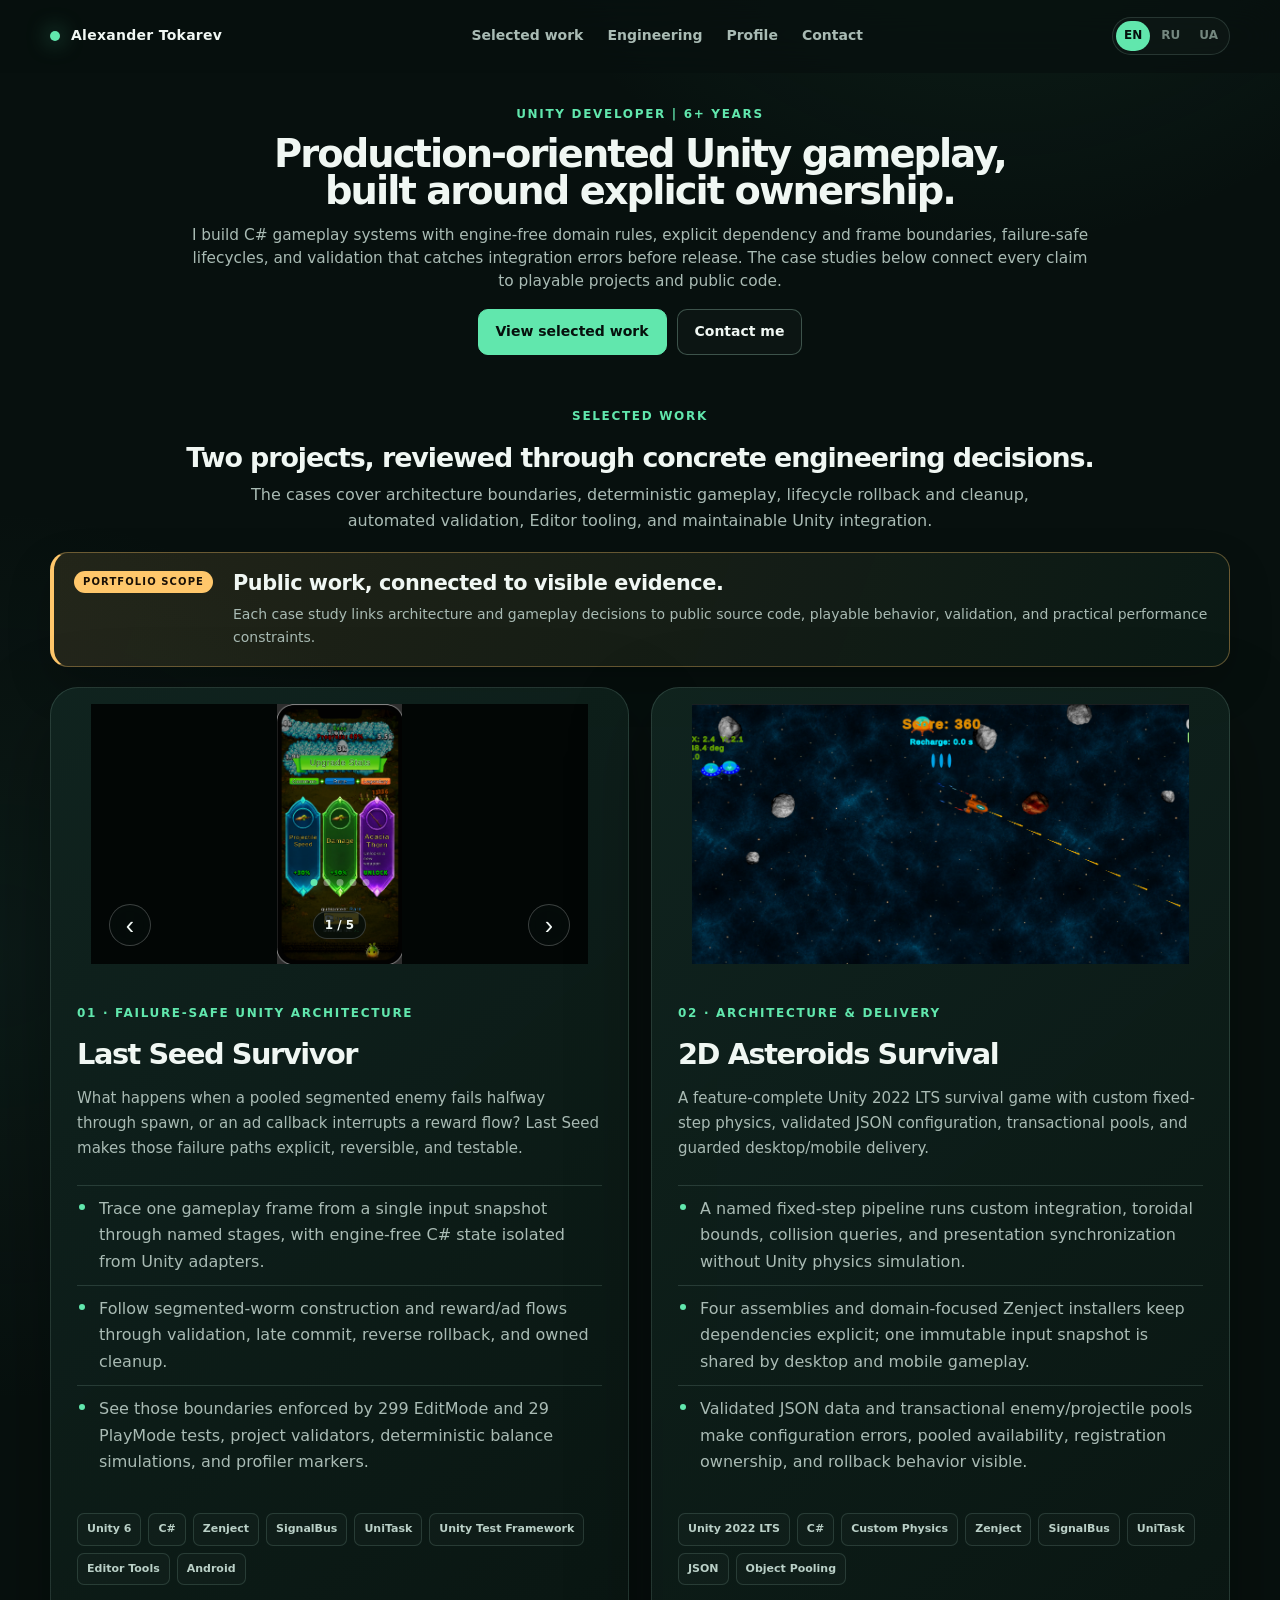
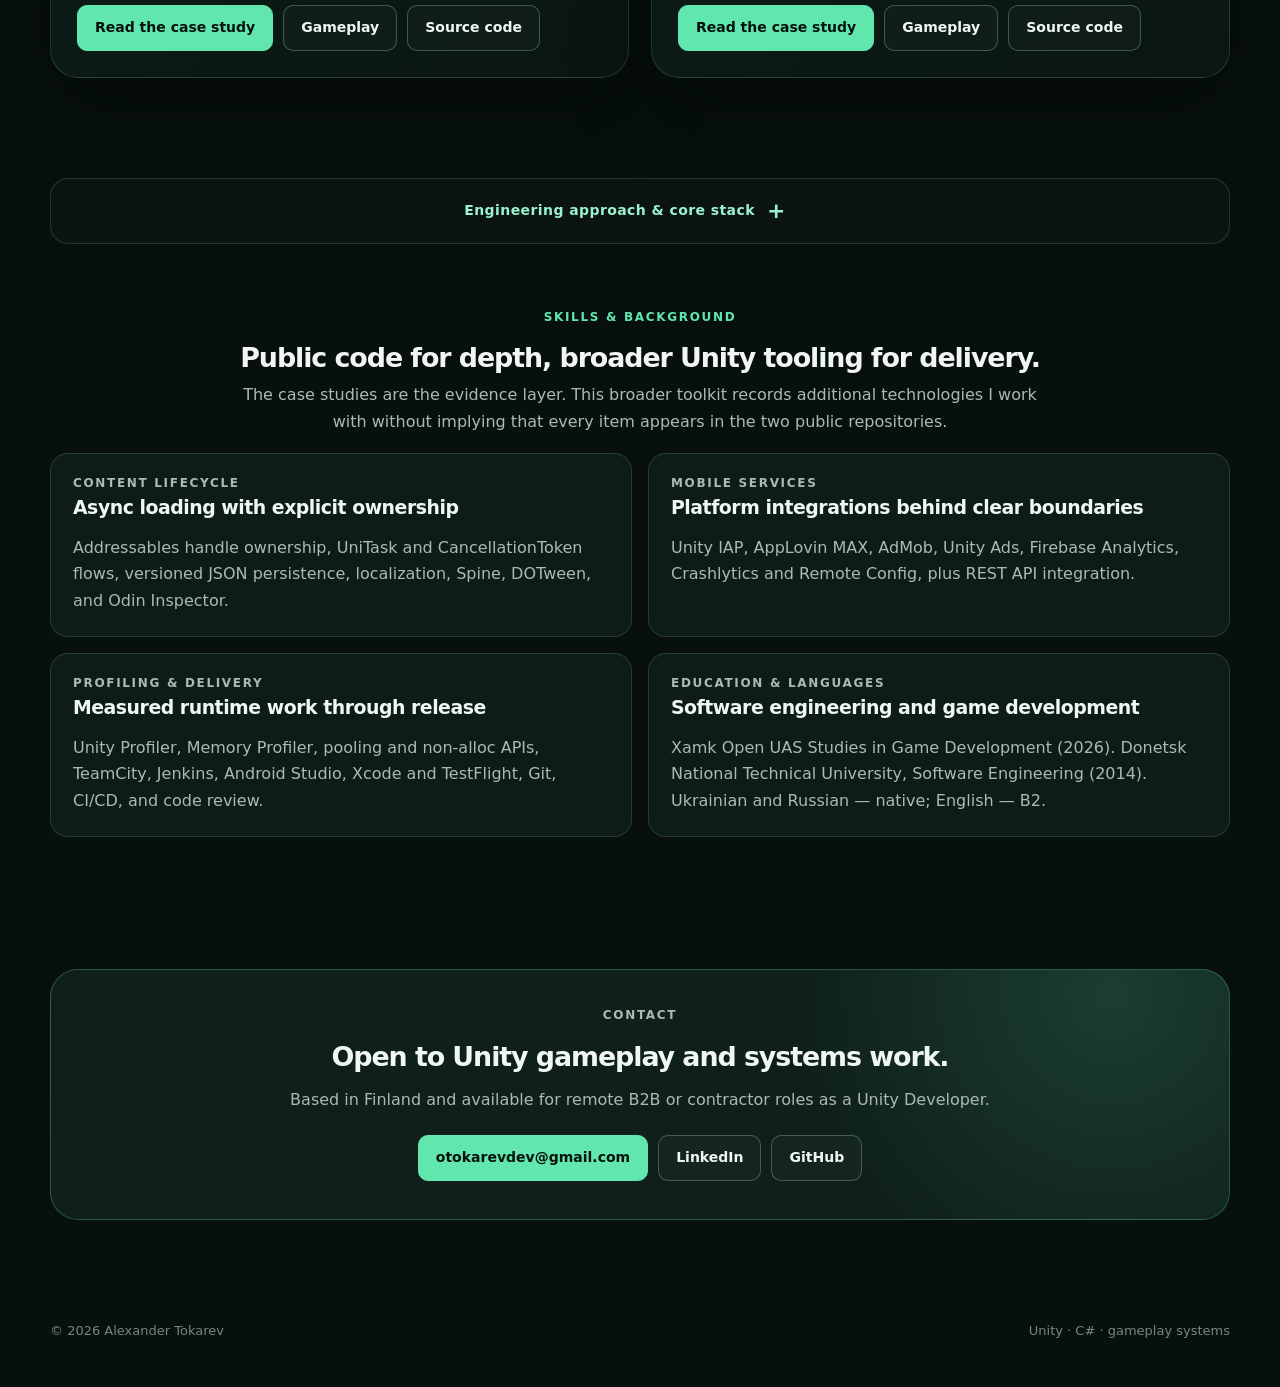
==== commit fe45f65b: "Add CV-backed skills and background to portfolio" ====
--- a/index.html
+++ b/index.html
@@ -14,15 +14,15 @@
   <meta name="twitter:description" content="Production-oriented Unity architecture, C# gameplay systems, lifecycle safety, validation, mobile performance, and Editor tooling demonstrated in public code.">
   <meta name="twitter:image" content="https://tokarevdev.github.io/assets/og.png">
   <title>Alexander Tokarev | Unity Developer | 6+ years</title>
-  <link rel="stylesheet" href="assets/site.css?v=20260914-1">
-  <script type="application/ld+json">{"@context":"https://schema.org","@type":"Person","name":"Alexander Tokarev","url":"https://tokarevdev.github.io/","jobTitle":"Unity Developer","sameAs":["https://github.com/TokarevDev","https://www.linkedin.com/in/oleksandr-tokarev/"],"knowsAbout":["Unity","C#","Gameplay Programming","Game Architecture","SOLID","Dependency Injection","Zenject","SignalBus","Custom Physics","JSON Configuration","ScriptableObjects","Object Pooling","Unity Test Framework","Unity Editor Tooling","Unity Profiler","Android Game Development","PC Game Development"]}</script>
+  <link rel="stylesheet" href="assets/site.css?v=20260920-1">
+  <script type="application/ld+json">{"@context":"https://schema.org","@type":"Person","name":"Alexander Tokarev","url":"https://tokarevdev.github.io/","jobTitle":"Unity Developer","sameAs":["https://github.com/TokarevDev","https://www.linkedin.com/in/oleksandr-tokarev/"],"knowsAbout":["Unity","C#","Gameplay Programming","Game Architecture","SOLID","Dependency Injection","Zenject","SignalBus","Addressables","UniTask","ScriptableObjects","Object Pooling","Unity Test Framework","Unity Editor Tooling","Unity Profiler","Memory Profiling","Unity IAP","Firebase","Mobile CI/CD","Android Game Development","iOS Game Development","PC Game Development"]}</script>
 </head>
 <body>
   <a class="skip-link" href="#main" data-i18n="skip">Skip to content</a>
   <header class="site-header">
     <div class="shell nav">
       <a class="brand" href="#top" aria-label="Alexander Tokarev — home"><span class="brand-mark" aria-hidden="true"></span><span>Alexander Tokarev</span></a>
-      <nav class="nav-links" aria-label="Primary navigation"><a href="#work" data-i18n="nav.work">Selected work</a><a href="#engineering" data-i18n="nav.engineering">Engineering</a><a href="#contact" data-i18n="nav.contact">Contact</a></nav>
+      <nav class="nav-links" aria-label="Primary navigation"><a href="#work" data-i18n="nav.work">Selected work</a><a href="#engineering" data-i18n="nav.engineering">Engineering</a><a href="#profile" data-i18n="nav.profile">Profile</a><a href="#contact" data-i18n="nav.contact">Contact</a></nav>
       <div class="nav-tools"><div class="locale-switcher" aria-label="Language"><button class="locale-button" type="button" data-locale="en" aria-pressed="true">EN</button><button class="locale-button" type="button" data-locale="ru" aria-pressed="false">RU</button><button class="locale-button" type="button" data-locale="uk" aria-pressed="false">UA</button></div></div>
     </div>
   </header>
@@ -34,7 +34,7 @@
           <p class="eyebrow" data-i18n="hero.eyebrow">Unity Developer | 6+ years</p>
           <h1 id="hero-title" data-i18n="hero.title">Production-oriented Unity gameplay, built around explicit ownership.</h1>
           <p class="hero-lead" data-i18n="hero.lead">I build C# gameplay systems with engine-free domain rules, explicit dependency and frame boundaries, failure-safe lifecycles, and validation that catches integration errors before release. The case studies below connect every claim to playable projects and public code.</p>
-          <div class="hero-actions"><a class="button primary" href="#work" data-i18n="button.review">View selected work</a><a class="button" href="mailto:otokarev@gmail.com" data-i18n="button.contact">Contact me</a></div>
+          <div class="hero-actions"><a class="button primary" href="#work" data-i18n="button.review">View selected work</a><a class="button" href="mailto:otokarevdev@gmail.com" data-i18n="button.contact">Contact me</a></div>
         </div>
       </section>
     </div>
@@ -99,7 +99,17 @@
       <section class="section compact"><div class="shell stack"><div><p class="eyebrow" data-i18n="stack.eyebrow">Core stack</p><h3 data-i18n="stack.title">Unity gameplay from engine-free rules to platform delivery.</h3><p data-i18n="stack.text">Every capability below maps to public code paths and validation in the two case studies.</p></div><div class="stack-groups"><div class="stack-group"><h4 data-i18n="stack.gameplay">Gameplay</h4><p>C#, Unity, custom 2D simulation, Physics2D, classic Unity Input, Input System, combat, weapons, projectiles, enemies, rewards, progression</p></div><div class="stack-group"><h4 data-i18n="stack.architecture">Architecture</h4><p>SOLID, SRP, dependency injection, Zenject, SignalBus, composition roots, Assembly Definitions, validated JSON, ScriptableObjects, domain snapshots</p></div><div class="stack-group"><h4 data-i18n="stack.performance">Runtime</h4><p>Unity Profiler, object pooling, cached lookups, allocation-aware hot paths, explicit frame and lifecycle ownership</p></div><div class="stack-group"><h4 data-i18n="stack.delivery">Delivery</h4><p>Unity Test Framework, NUnit, Android, Windows, UGUI, UniTask, Git, GitHub, Unity Editor tooling</p></div></div></div></section>
     </details>
 
-    <section id="contact" class="section"><div class="shell contact"><p class="eyebrow" data-i18n="contact.eyebrow">Contact</p><h2 data-i18n="contact.title">Open to Unity gameplay and systems work.</h2><p data-i18n="contact.text">Based in Finland and available for remote B2B or contractor roles as a Unity Developer.</p><div class="contact-actions"><a class="button primary" href="mailto:otokarev@gmail.com">otokarev@gmail.com</a><a class="button" href="https://www.linkedin.com/in/oleksandr-tokarev/" target="_blank" rel="noopener">LinkedIn</a><a class="button" href="https://github.com/TokarevDev" target="_blank" rel="noopener">GitHub</a></div></div></section>
+    <section id="profile" class="section"><div class="shell">
+      <div class="section-head"><div><p class="eyebrow" data-i18n="profile.eyebrow">Skills &amp; background</p><h2 data-i18n="profile.title">Public code for depth, broader Unity tooling for delivery.</h2></div><p class="section-note" data-i18n="profile.note">The case studies are the evidence layer. This broader toolkit records additional technologies I work with without implying that every item appears in the two public repositories.</p></div>
+      <div class="capability-grid profile-grid">
+        <article class="capability"><p class="mini-label" data-i18n="profile.async.label">Content lifecycle</p><h3 data-i18n="profile.async.title">Async loading with explicit ownership</h3><p data-i18n="profile.async.text">Addressables handle ownership, UniTask and CancellationToken flows, versioned JSON persistence, localization, Spine, DOTween, and Odin Inspector.</p></article>
+        <article class="capability"><p class="mini-label" data-i18n="profile.services.label">Mobile services</p><h3 data-i18n="profile.services.title">Platform integrations behind clear boundaries</h3><p data-i18n="profile.services.text">Unity IAP, AppLovin MAX, AdMob, Unity Ads, Firebase Analytics, Crashlytics and Remote Config, plus REST API integration.</p></article>
+        <article class="capability"><p class="mini-label" data-i18n="profile.delivery.label">Profiling &amp; delivery</p><h3 data-i18n="profile.delivery.title">Measured runtime work through release</h3><p data-i18n="profile.delivery.text">Unity Profiler, Memory Profiler, pooling and non-alloc APIs, TeamCity, Jenkins, Android Studio, Xcode and TestFlight, Git, CI/CD, and code review.</p></article>
+        <article class="capability"><p class="mini-label" data-i18n="profile.background.label">Education &amp; languages</p><h3 data-i18n="profile.background.title">Software engineering and game development</h3><p data-i18n="profile.background.text">Xamk Open UAS Studies in Game Development (2026). Donetsk National Technical University, Software Engineering (2014). Ukrainian and Russian — native; English — B2.</p></article>
+      </div>
+    </div></section>
+
+    <section id="contact" class="section"><div class="shell contact"><p class="eyebrow" data-i18n="contact.eyebrow">Contact</p><h2 data-i18n="contact.title">Open to Unity gameplay and systems work.</h2><p data-i18n="contact.text">Based in Finland and available for remote B2B or contractor roles as a Unity Developer.</p><div class="contact-actions"><a class="button primary" href="mailto:otokarevdev@gmail.com">otokarevdev@gmail.com</a><a class="button" href="https://www.linkedin.com/in/oleksandr-tokarev/" target="_blank" rel="noopener">LinkedIn</a><a class="button" href="https://github.com/TokarevDev" target="_blank" rel="noopener">GitHub</a></div></div></section>
   </main>
 
   <footer class="site-footer"><div class="shell footer-row"><span>© 2026 Alexander Tokarev</span><span data-i18n="footer">Unity · C# · gameplay systems</span></div></footer>
@@ -107,7 +117,7 @@
   <script>
     window.PORTFOLIO_TRANSLATIONS = {
       ru: {
-        "skip":"Перейти к содержимому","nav.work":"Проекты","nav.engineering":"Инженерный подход","nav.contact":"Контакты",
+        "skip":"Перейти к содержимому","nav.work":"Проекты","nav.engineering":"Инженерный подход","nav.profile":"Профиль","nav.contact":"Контакты",
         "hero.eyebrow":"Unity Developer | 6+ лет","hero.title":"Production-ориентированный Unity gameplay с явным ownership.","hero.lead":"Я создаю gameplay-системы на C# с engine-free доменными правилами, явными границами зависимостей и кадра, безопасным lifecycle и валидацией, которая находит integration-ошибки до релиза. Все утверждения в кейсах подтверждены играбельными проектами и публичным кодом.","button.review":"Посмотреть проекты","button.contact":"Связаться",
         "work.eyebrow":"Избранные проекты","work.title":"Два проекта через конкретные инженерные решения.","work.note":"Кейсы показывают архитектурные границы, детерминированный gameplay, rollback и cleanup lifecycle, автоматическую валидацию, Editor tooling и поддерживаемую интеграцию с Unity.","work.scope.label":"О портфолио","work.scope.title":"Публичные проекты с проверяемыми доказательствами.","work.scope.text":"Каждый кейс связывает архитектурные и gameplay-решения с публичным кодом, играбельным поведением, валидацией и практическими ограничениями производительности.",
         "asteroids.index":"02 · Архитектура и delivery","asteroids.summary":"Feature-complete survival-игра на Unity 2022 LTS с собственной fixed-step physics, валидируемой JSON-конфигурацией, транзакционными pools и защищённым desktop/mobile delivery.","asteroids.point.di":"Именованный fixed-step pipeline выполняет собственную интеграцию, toroidal bounds, collision queries и синхронизацию presentation без Unity physics simulation.","asteroids.point.lifecycle":"Четыре assemblies и доменные Zenject installers сохраняют зависимости явными; один immutable input snapshot используется desktop- и mobile-gameplay.","asteroids.point.presentation":"Валидируемые JSON-данные и транзакционные enemy/projectile pools делают явными ошибки конфигурации, pooled availability, registration ownership и rollback.",
@@ -116,10 +126,15 @@
         "engineering.summary":"Инженерный подход и основной стек","engineering.eyebrow":"Инженерный подход","engineering.title":"Сделать основной путь читаемым, а failure path — восстанавливаемым.","engineering.note":"Я отделяю детерминированные C# rules от Unity adapters, затем явно выражаю переходы зависимостей, кадра и ownership. Тесты, project validators, детерминированные инструменты и profiler markers проверяют эти границы.",
         "engineering.arch.label":"Границы","engineering.arch.title":"Engine-free rules, явная композиция","engineering.arch.text":"Доменные модели и детерминированные операции остаются на обычном C#. Unity- и SDK-adapters подключаются через узкие порты, а сфокусированные Zenject composition roots и Assembly Definitions сохраняют направление зависимостей видимым.","engineering.gameplay.label":"Выполнение","engineering.gameplay.title":"Один источник истины на кадр","engineering.gameplay.text":"Именованные coordinators один раз получают input и выполняют упорядоченные стадии. Immutable snapshots и отдельный runtime state согласуют потребителей без magic execution-order values.","engineering.lifecycle.label":"Ownership","engineering.lifecycle.title":"Поздний commit, обратный rollback","engineering.lifecycle.text":"Pooled-сущности, подписки, async flows и состояние сцены имеют явных владельцев. Многоэтапные операции сначала проходят validation, фиксируют ownership после успеха и отменяют завершённые стадии при сбое.","engineering.tools.label":"Доказательства","engineering.tools.title":"Runtime rules проверяются инструментами","engineering.tools.text":"EditMode и PlayMode тесты, проверки сцен, конфигурации и serialized references, детерминированные симуляции и profiler markers выявляют регрессии до релиза.",
         "stack.eyebrow":"Основной стек","stack.title":"Unity gameplay от engine-free правил до платформенной сборки.","stack.text":"Каждая компетенция ниже подтверждается публичным кодом и валидацией двух кейсов.","stack.gameplay":"Gameplay","stack.architecture":"Архитектура","stack.performance":"Runtime","stack.delivery":"Delivery",
+        "profile.eyebrow":"Навыки и образование","profile.title":"Публичный код показывает глубину, расширенный Unity-стек — готовность к delivery.","profile.note":"Кейсы служат проверяемой основой. Расширенный стек ниже показывает дополнительные технологии, с которыми я работаю, не создавая впечатления, что каждая из них представлена в двух публичных репозиториях.",
+        "profile.async.label":"Lifecycle контента","profile.async.title":"Асинхронная загрузка с явным ownership","profile.async.text":"Ownership Addressables handles, UniTask и CancellationToken flows, версионированное JSON-сохранение, локализация, Spine, DOTween и Odin Inspector.",
+        "profile.services.label":"Мобильные сервисы","profile.services.title":"Платформенные интеграции за ясными границами","profile.services.text":"Unity IAP, AppLovin MAX, AdMob, Unity Ads, Firebase Analytics, Crashlytics и Remote Config, а также интеграция REST API.",
+        "profile.delivery.label":"Профилирование и delivery","profile.delivery.title":"Измеримая работа с runtime до релиза","profile.delivery.text":"Unity Profiler, Memory Profiler, pooling и non-alloc APIs, TeamCity, Jenkins, Android Studio, Xcode и TestFlight, Git, CI/CD и code review.",
+        "profile.background.label":"Образование и языки","profile.background.title":"Разработка ПО и игр","profile.background.text":"Xamk Open UAS Studies по Game Development (2026). Донецкий национальный технический университет, Software Engineering (2014). Украинский и русский — родные; английский — B2.",
         "contact.eyebrow":"Контакты","contact.title":"Открыт к работе над Unity gameplay и системами.","contact.text":"Живу в Финляндии и рассматриваю удалённые B2B и contractor-позиции Unity Developer.","footer":"Unity · C# · gameplay systems"
       },
       uk: {
-        "skip":"Перейти до вмісту","nav.work":"Проєкти","nav.engineering":"Інженерний підхід","nav.contact":"Контакти",
+        "skip":"Перейти до вмісту","nav.work":"Проєкти","nav.engineering":"Інженерний підхід","nav.profile":"Профіль","nav.contact":"Контакти",
         "hero.eyebrow":"Unity Developer | 6+ років","hero.title":"Production-орієнтований Unity gameplay із явним ownership.","hero.lead":"Я створюю gameplay-системи на C# з engine-free доменними правилами, явними межами залежностей і кадру, безпечним lifecycle та валідацією, що знаходить integration-помилки до релізу. Усі твердження в кейсах підтверджені іграбельними проєктами й публічним кодом.","button.review":"Переглянути проєкти","button.contact":"Зв’язатися",
         "work.eyebrow":"Обрані проєкти","work.title":"Два проєкти через конкретні інженерні рішення.","work.note":"Кейси показують архітектурні межі, детермінований gameplay, rollback і cleanup lifecycle, автоматичну валідацію, Editor tooling та підтримувану інтеграцію з Unity.","work.scope.label":"Про портфоліо","work.scope.title":"Публічні проєкти з перевірюваними доказами.","work.scope.text":"Кожен кейс пов’язує архітектурні та gameplay-рішення з публічним кодом, іграбельною поведінкою, валідацією та практичними обмеженнями продуктивності.",
         "asteroids.index":"02 · Архітектура і delivery","asteroids.summary":"Feature-complete survival-гра на Unity 2022 LTS із власною fixed-step physics, валідованою JSON-конфігурацією, транзакційними pools і захищеним desktop/mobile delivery.","asteroids.point.di":"Іменований fixed-step pipeline виконує власну інтеграцію, toroidal bounds, collision queries і синхронізацію presentation без Unity physics simulation.","asteroids.point.lifecycle":"Чотири assemblies і доменні Zenject installers зберігають залежності явними; один immutable input snapshot використовується desktop- і mobile-gameplay.","asteroids.point.presentation":"Валідовані JSON-дані та транзакційні enemy/projectile pools роблять явними помилки конфігурації, pooled availability, registration ownership і rollback.",
@@ -128,6 +143,11 @@
         "engineering.summary":"Інженерний підхід і основний стек","engineering.eyebrow":"Інженерний підхід","engineering.title":"Зробити основний шлях читабельним, а failure path — відновлюваним.","engineering.note":"Я відокремлюю детерміновані C# rules від Unity adapters, потім явно виражаю переходи залежностей, кадру й ownership. Тести, project validators, детерміновані інструменти та profiler markers перевіряють ці межі.",
         "engineering.arch.label":"Межі","engineering.arch.title":"Engine-free rules, явна композиція","engineering.arch.text":"Доменні моделі та детерміновані операції залишаються на звичайному C#. Unity- і SDK-adapters підключаються через вузькі порти, а сфокусовані Zenject composition roots та Assembly Definitions зберігають напрямок залежностей видимим.","engineering.gameplay.label":"Виконання","engineering.gameplay.title":"Одне джерело істини на кадр","engineering.gameplay.text":"Іменовані coordinators один раз отримують input і виконують упорядковані стадії. Immutable snapshots та окремий runtime state узгоджують споживачів без magic execution-order values.","engineering.lifecycle.label":"Ownership","engineering.lifecycle.title":"Пізній commit, зворотний rollback","engineering.lifecycle.text":"Pooled-сутності, підписки, async flows і стан сцени мають явних власників. Багатоетапні операції спочатку проходять validation, фіксують ownership після успіху та скасовують завершені стадії за збою.","engineering.tools.label":"Докази","engineering.tools.title":"Runtime rules перевіряються інструментами","engineering.tools.text":"EditMode і PlayMode тести, перевірки сцен, конфігурації та serialized references, детерміновані симуляції й profiler markers виявляють регресії до релізу.",
         "stack.eyebrow":"Основний стек","stack.title":"Unity gameplay від engine-free правил до платформної збірки.","stack.text":"Кожна компетенція нижче підтверджена публічним кодом і валідацією двох кейсів.","stack.gameplay":"Gameplay","stack.architecture":"Архітектура","stack.performance":"Runtime","stack.delivery":"Delivery",
+        "profile.eyebrow":"Навички та освіта","profile.title":"Публічний код показує глибину, розширений Unity-стек — готовність до delivery.","profile.note":"Кейси є перевірюваною основою. Розширений стек нижче показує додаткові технології, з якими я працюю, не створюючи враження, що кожна з них представлена у двох публічних репозиторіях.",
+        "profile.async.label":"Lifecycle контенту","profile.async.title":"Асинхронне завантаження з явним ownership","profile.async.text":"Ownership Addressables handles, UniTask і CancellationToken flows, версіоноване JSON-збереження, локалізація, Spine, DOTween та Odin Inspector.",
+        "profile.services.label":"Мобільні сервіси","profile.services.title":"Платформні інтеграції за чіткими межами","profile.services.text":"Unity IAP, AppLovin MAX, AdMob, Unity Ads, Firebase Analytics, Crashlytics і Remote Config, а також інтеграція REST API.",
+        "profile.delivery.label":"Профілювання та delivery","profile.delivery.title":"Вимірювана робота з runtime до релізу","profile.delivery.text":"Unity Profiler, Memory Profiler, pooling і non-alloc APIs, TeamCity, Jenkins, Android Studio, Xcode і TestFlight, Git, CI/CD та code review.",
+        "profile.background.label":"Освіта та мови","profile.background.title":"Розробка ПЗ та ігор","profile.background.text":"Xamk Open UAS Studies з Game Development (2026). Донецький національний технічний університет, Software Engineering (2014). Українська та російська — рідні; англійська — B2.",
         "contact.eyebrow":"Контакти","contact.title":"Відкритий до роботи над Unity gameplay і системами.","contact.text":"Живу у Фінляндії та розглядаю віддалені B2B і contractor-позиції Unity Developer.","footer":"Unity · C# · gameplay systems"
       }
     };
--- a/assets/site.css
+++ b/assets/site.css
@@ -643,6 +643,8 @@
   grid-template-columns: repeat(3, 1fr);
   gap: 16px;
 }
+
+.profile-grid { grid-template-columns: repeat(2, 1fr); }
 
 .capability,
 .case-card {
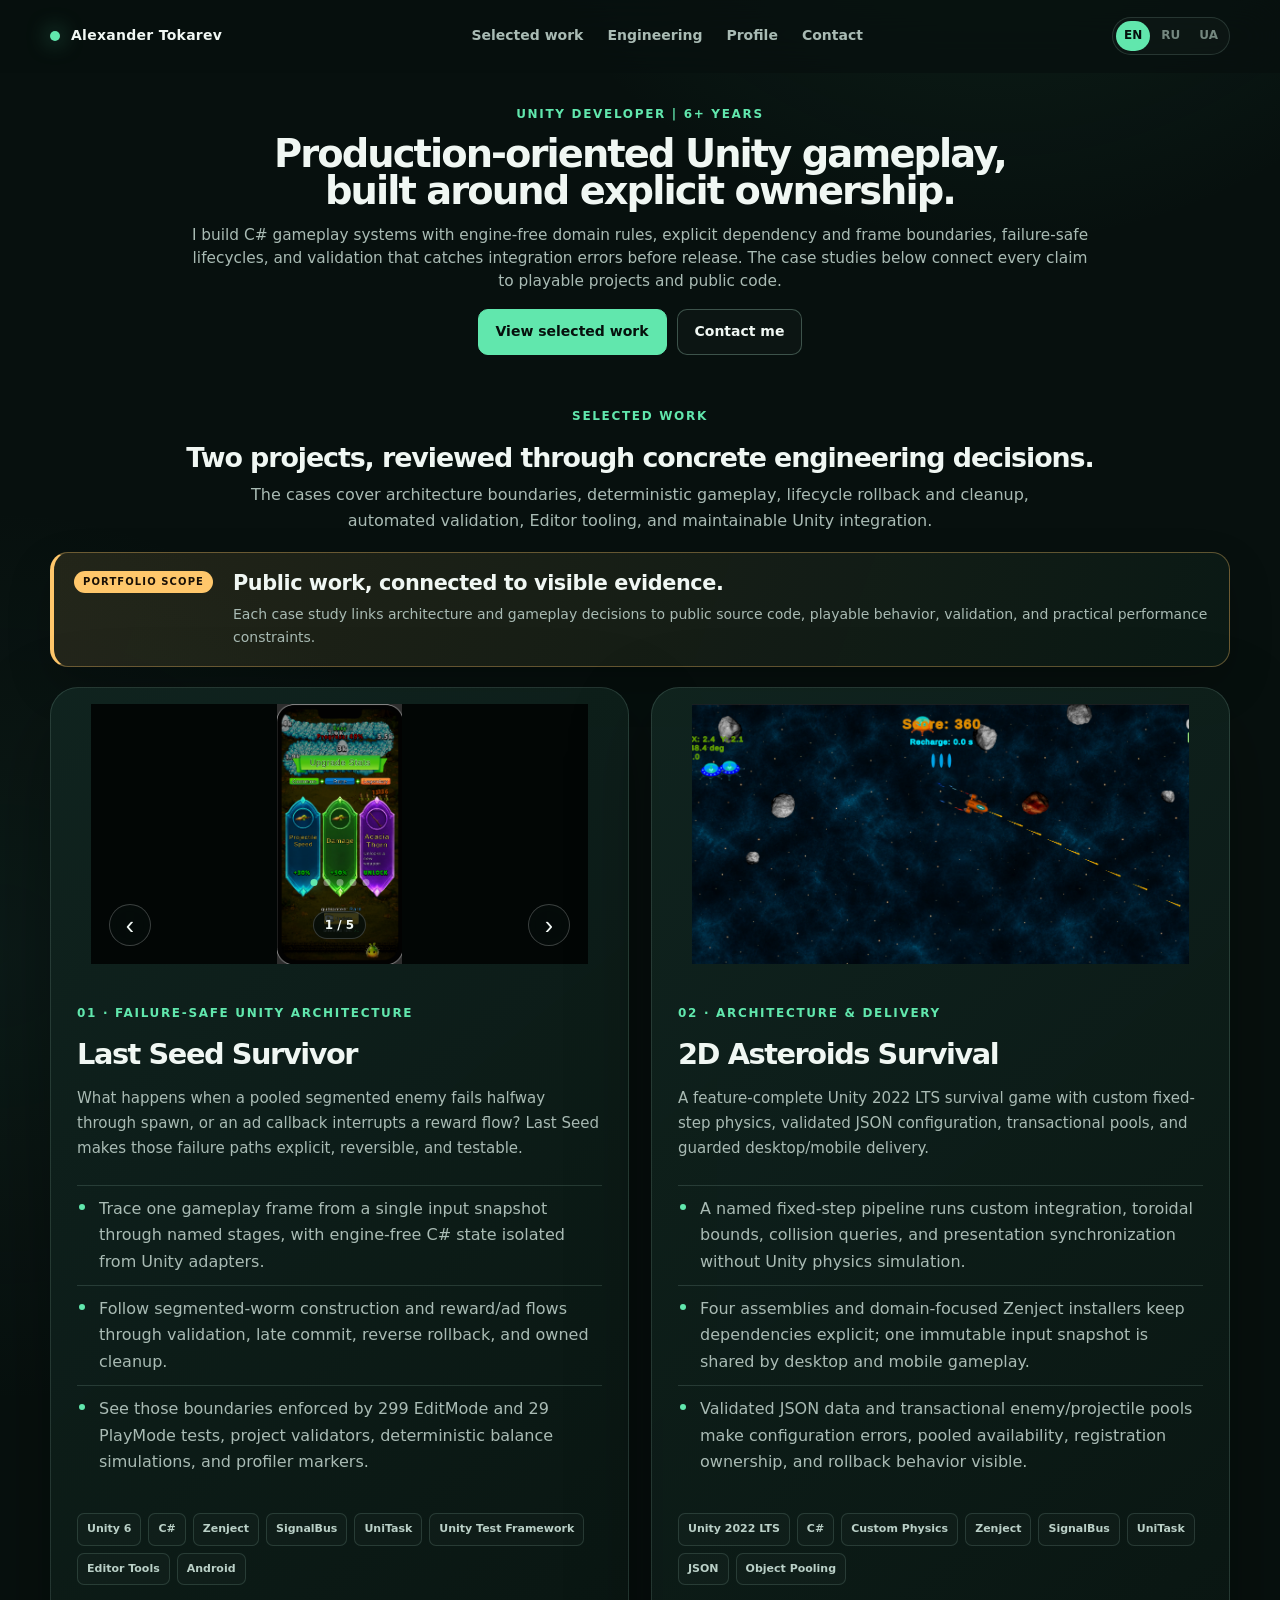
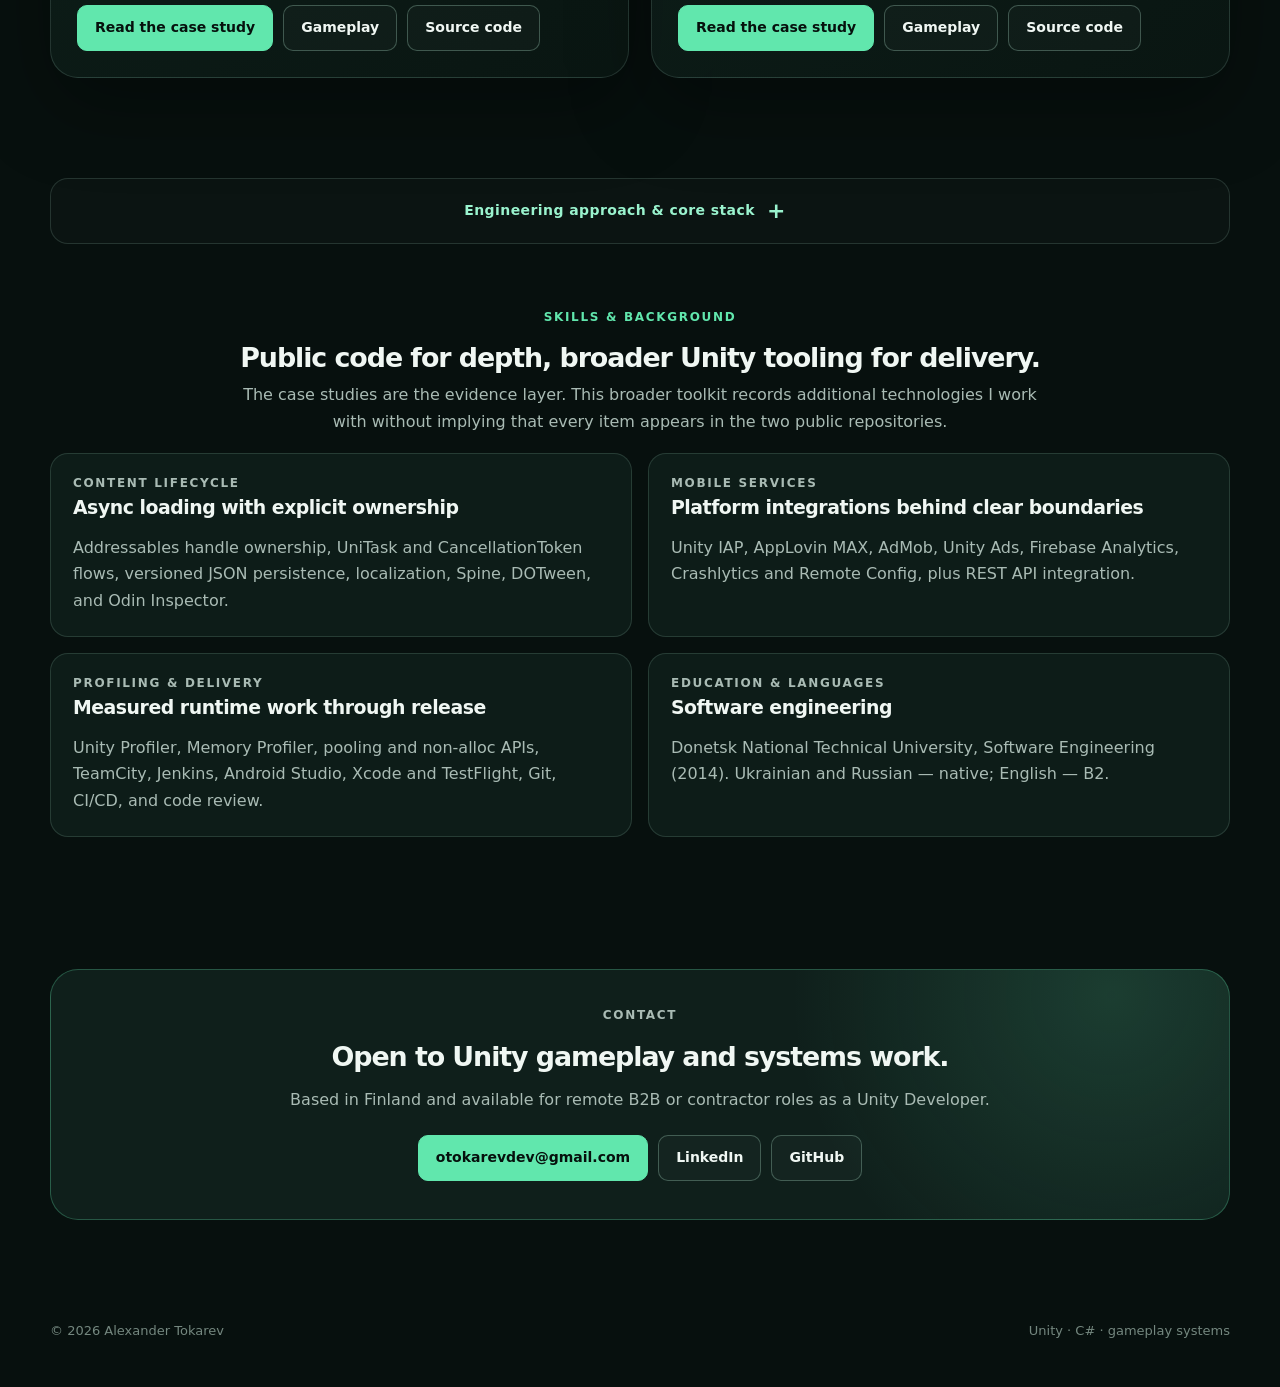
==== commit 6db15025: "Remove Xamk from portfolio profile" ====
--- a/index.html
+++ b/index.html
@@ -105,7 +105,7 @@
         <article class="capability"><p class="mini-label" data-i18n="profile.async.label">Content lifecycle</p><h3 data-i18n="profile.async.title">Async loading with explicit ownership</h3><p data-i18n="profile.async.text">Addressables handle ownership, UniTask and CancellationToken flows, versioned JSON persistence, localization, Spine, DOTween, and Odin Inspector.</p></article>
         <article class="capability"><p class="mini-label" data-i18n="profile.services.label">Mobile services</p><h3 data-i18n="profile.services.title">Platform integrations behind clear boundaries</h3><p data-i18n="profile.services.text">Unity IAP, AppLovin MAX, AdMob, Unity Ads, Firebase Analytics, Crashlytics and Remote Config, plus REST API integration.</p></article>
         <article class="capability"><p class="mini-label" data-i18n="profile.delivery.label">Profiling &amp; delivery</p><h3 data-i18n="profile.delivery.title">Measured runtime work through release</h3><p data-i18n="profile.delivery.text">Unity Profiler, Memory Profiler, pooling and non-alloc APIs, TeamCity, Jenkins, Android Studio, Xcode and TestFlight, Git, CI/CD, and code review.</p></article>
-        <article class="capability"><p class="mini-label" data-i18n="profile.background.label">Education &amp; languages</p><h3 data-i18n="profile.background.title">Software engineering and game development</h3><p data-i18n="profile.background.text">Xamk Open UAS Studies in Game Development (2026). Donetsk National Technical University, Software Engineering (2014). Ukrainian and Russian — native; English — B2.</p></article>
+        <article class="capability"><p class="mini-label" data-i18n="profile.background.label">Education &amp; languages</p><h3 data-i18n="profile.background.title">Software engineering</h3><p data-i18n="profile.background.text">Donetsk National Technical University, Software Engineering (2014). Ukrainian and Russian — native; English — B2.</p></article>
       </div>
     </div></section>
 
@@ -130,7 +130,7 @@
         "profile.async.label":"Lifecycle контента","profile.async.title":"Асинхронная загрузка с явным ownership","profile.async.text":"Ownership Addressables handles, UniTask и CancellationToken flows, версионированное JSON-сохранение, локализация, Spine, DOTween и Odin Inspector.",
         "profile.services.label":"Мобильные сервисы","profile.services.title":"Платформенные интеграции за ясными границами","profile.services.text":"Unity IAP, AppLovin MAX, AdMob, Unity Ads, Firebase Analytics, Crashlytics и Remote Config, а также интеграция REST API.",
         "profile.delivery.label":"Профилирование и delivery","profile.delivery.title":"Измеримая работа с runtime до релиза","profile.delivery.text":"Unity Profiler, Memory Profiler, pooling и non-alloc APIs, TeamCity, Jenkins, Android Studio, Xcode и TestFlight, Git, CI/CD и code review.",
-        "profile.background.label":"Образование и языки","profile.background.title":"Разработка ПО и игр","profile.background.text":"Xamk Open UAS Studies по Game Development (2026). Донецкий национальный технический университет, Software Engineering (2014). Украинский и русский — родные; английский — B2.",
+        "profile.background.label":"Образование и языки","profile.background.title":"Разработка ПО","profile.background.text":"Донецкий национальный технический университет, Software Engineering (2014). Украинский и русский — родные; английский — B2.",
         "contact.eyebrow":"Контакты","contact.title":"Открыт к работе над Unity gameplay и системами.","contact.text":"Живу в Финляндии и рассматриваю удалённые B2B и contractor-позиции Unity Developer.","footer":"Unity · C# · gameplay systems"
       },
       uk: {
@@ -147,7 +147,7 @@
         "profile.async.label":"Lifecycle контенту","profile.async.title":"Асинхронне завантаження з явним ownership","profile.async.text":"Ownership Addressables handles, UniTask і CancellationToken flows, версіоноване JSON-збереження, локалізація, Spine, DOTween та Odin Inspector.",
         "profile.services.label":"Мобільні сервіси","profile.services.title":"Платформні інтеграції за чіткими межами","profile.services.text":"Unity IAP, AppLovin MAX, AdMob, Unity Ads, Firebase Analytics, Crashlytics і Remote Config, а також інтеграція REST API.",
         "profile.delivery.label":"Профілювання та delivery","profile.delivery.title":"Вимірювана робота з runtime до релізу","profile.delivery.text":"Unity Profiler, Memory Profiler, pooling і non-alloc APIs, TeamCity, Jenkins, Android Studio, Xcode і TestFlight, Git, CI/CD та code review.",
-        "profile.background.label":"Освіта та мови","profile.background.title":"Розробка ПЗ та ігор","profile.background.text":"Xamk Open UAS Studies з Game Development (2026). Донецький національний технічний університет, Software Engineering (2014). Українська та російська — рідні; англійська — B2.",
+        "profile.background.label":"Освіта та мови","profile.background.title":"Розробка ПЗ","profile.background.text":"Донецький національний технічний університет, Software Engineering (2014). Українська та російська — рідні; англійська — B2.",
         "contact.eyebrow":"Контакти","contact.title":"Відкритий до роботи над Unity gameplay і системами.","contact.text":"Живу у Фінляндії та розглядаю віддалені B2B і contractor-позиції Unity Developer.","footer":"Unity · C# · gameplay systems"
       }
     };
